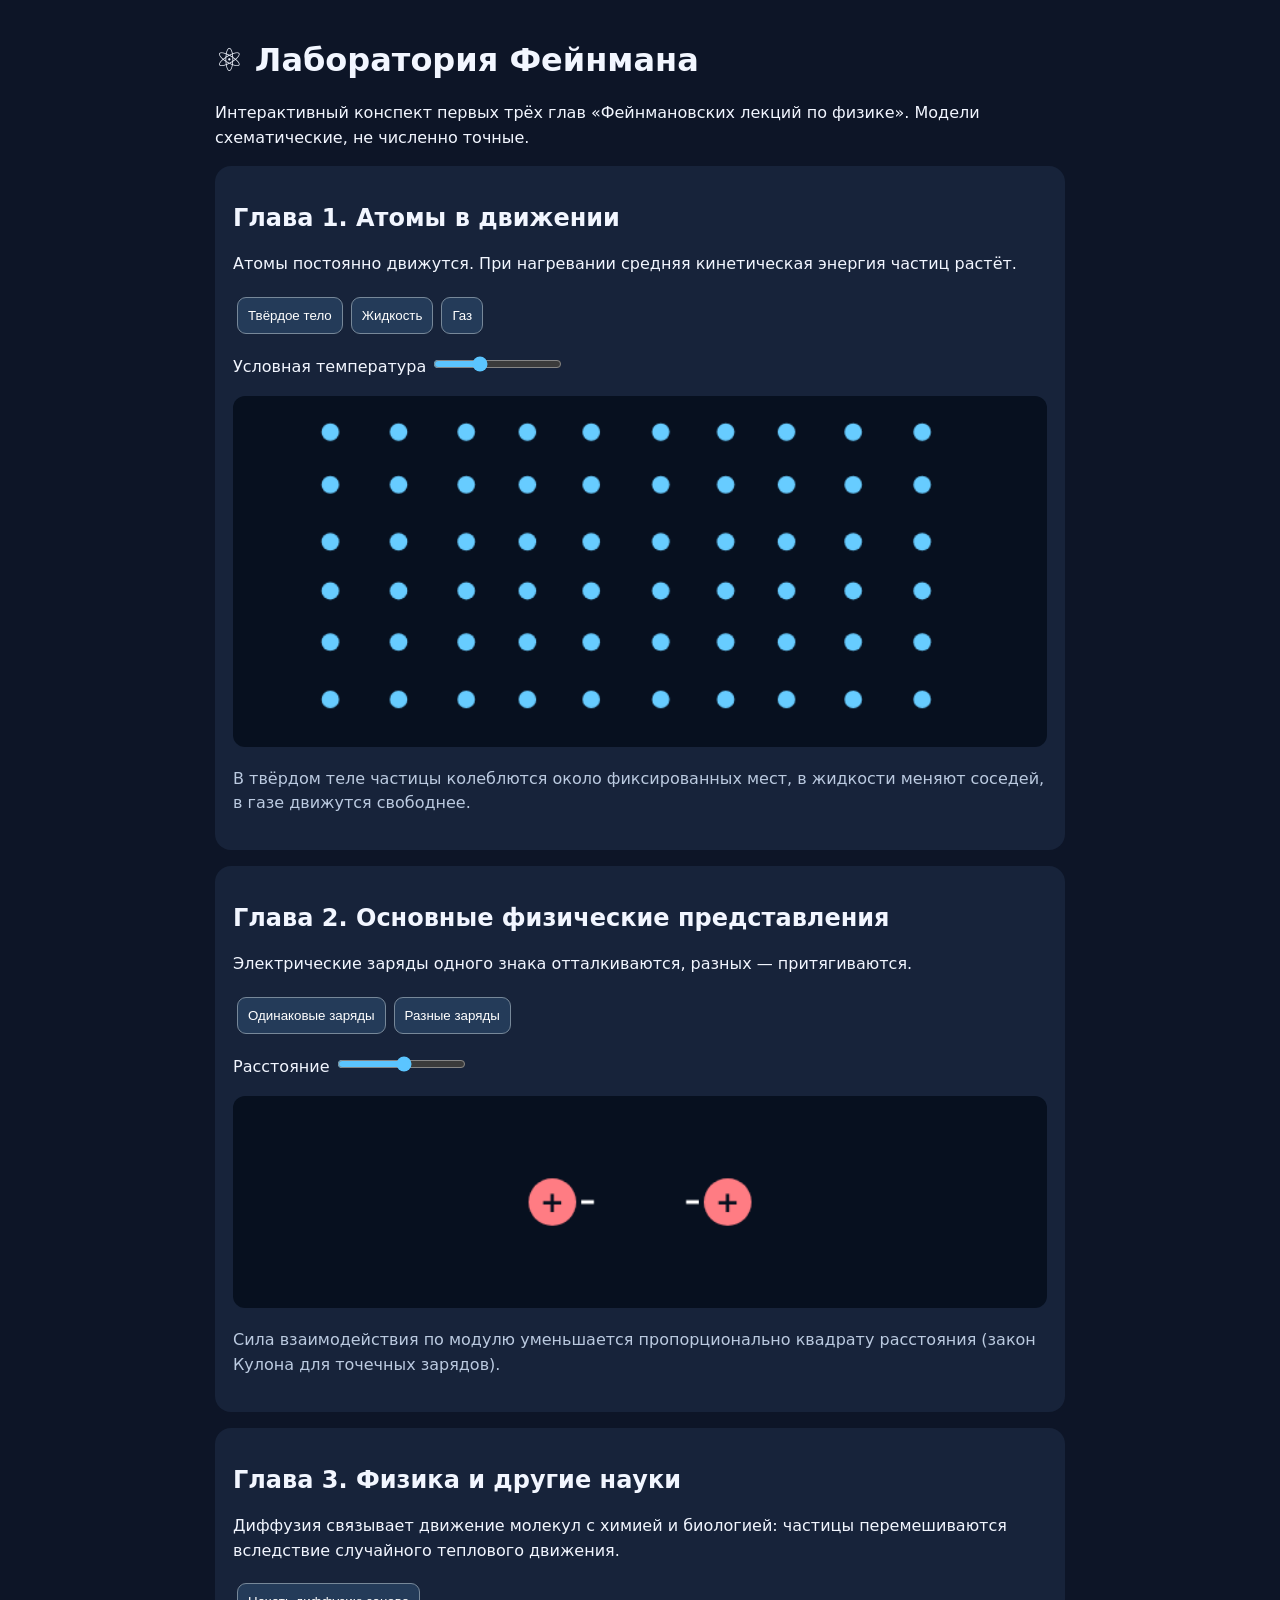
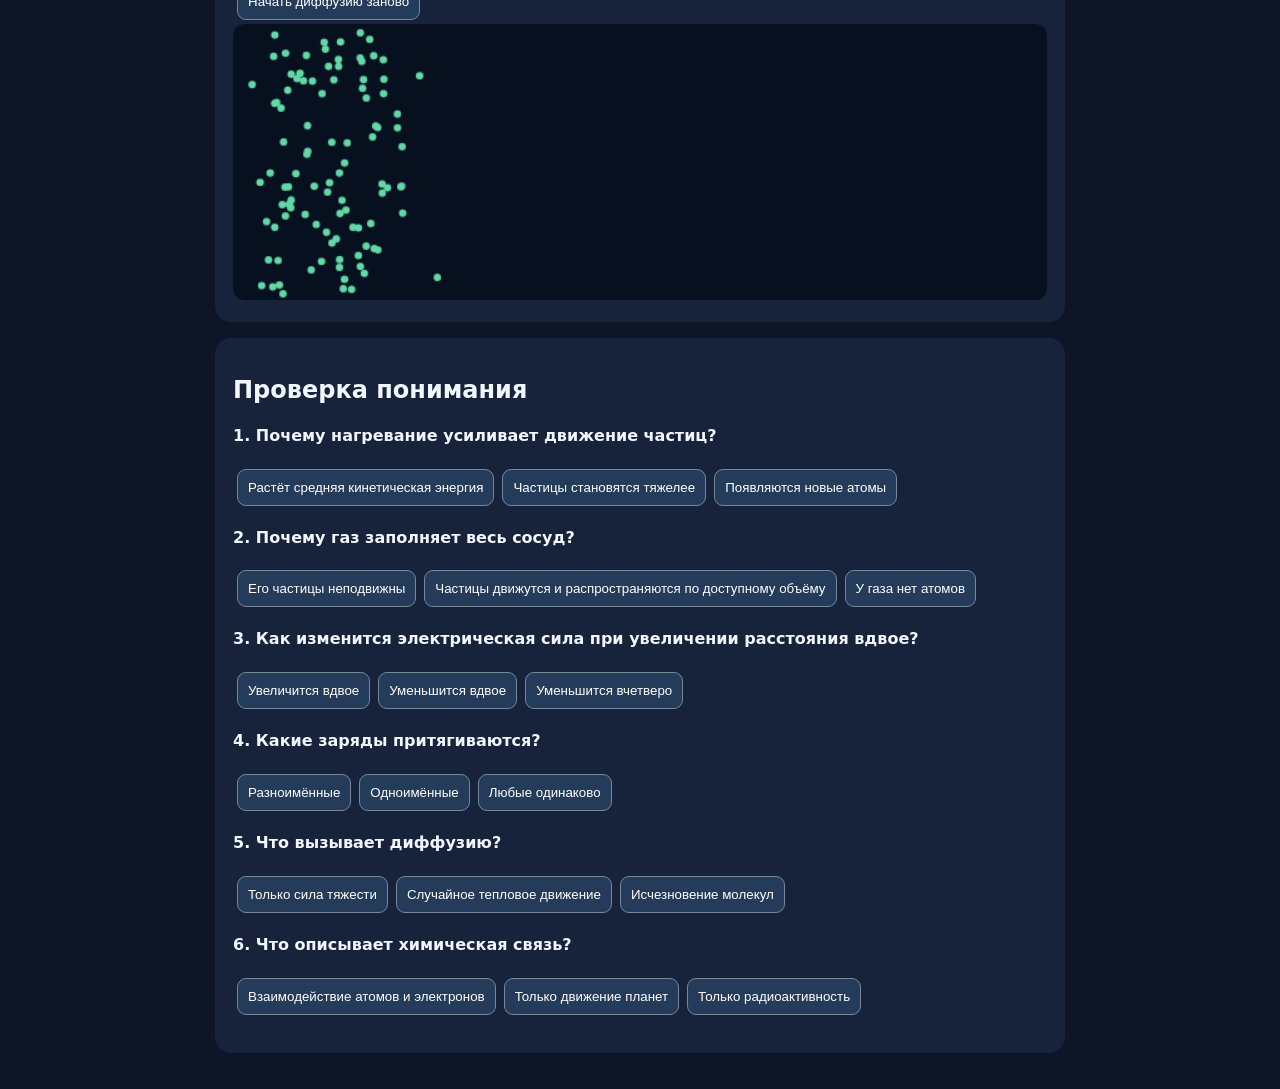
==== index.html @ 493a631f "Fix animation loop JavaScript syntax" ====
<!doctype html><html lang="ru"><meta charset="utf-8"><meta name="viewport" content="width=device-width,initial-scale=1"><title>Лаборатория Фейнмана</title><style>body{font:16px system-ui;background:#0d1527;color:#f2f6ff;margin:0;padding:20px;max-width:850px;margin:auto}section{background:#17233a;padding:18px;border-radius:16px;margin:16px 0}button,input{accent-color:#5bc5ff}button{padding:10px;margin:4px;border-radius:9px;border:1px solid #789;background:#243b59;color:white}canvas{width:100%;background:#07101f;border-radius:12px}p{line-height:1.55}.muted{color:#bbcae0}</style><h1>⚛️ Лаборатория Фейнмана</h1><p>Интерактивный конспект первых трёх глав «Фейнмановских лекций по физике». Модели схематические, не численно точные.</p><section><h2>Глава 1. Атомы в движении</h2><p>Атомы постоянно движутся. При нагревании средняя кинетическая энергия частиц растёт.</p><button onclick="phase='solid'">Твёрдое тело</button><button onclick="phase='liquid'">Жидкость</button><button onclick="phase='gas'">Газ</button><p>Условная температура <input id="temp" type="range" min="1" max="100" value="35"></p><canvas id="c" width="650" height="280"></canvas><p class="muted">В твёрдом теле частицы колеблются около фиксированных мест, в жидкости меняют соседей, в газе движутся свободнее.</p></section><section><h2>Глава 2. Основные физические представления</h2><p>Электрические заряды одного знака отталкиваются, разных — притягиваются.</p><button onclick="sign=1">Одинаковые заряды</button><button onclick="sign=-1">Разные заряды</button><p>Расстояние <input id="dist" type="range" min="30" max="240" value="140"></p><canvas id="forces" width="650" height="170"></canvas><p class="muted">Сила взаимодействия по модулю уменьшается пропорционально квадрату расстояния (закон Кулона для точечных зарядов).</p></section><section><h2>Глава 3. Физика и другие науки</h2><p>Диффузия связывает движение молекул с химией и биологией: частицы перемешиваются вследствие случайного теплового движения.</p><button onclick="resetDiff()">Начать диффузию заново</button><canvas id="diff" width="650" height="220"></canvas></section><section><h2>Проверка понимания</h2><div id="quiz"></div><p id="score"></p></section><script>
let phase='solid',sign=1,t=0;const c=document.getElementById('c'),x=c.getContext('2d'),f=document.getElementById('forces'),fx=f.getContext('2d'),d=document.getElementById('diff'),dx=d.getContext('2d');let particles=[],dots=[];function reset(){particles=Array.from({length:60},(_,i)=>({x:80+(i%10)*52,y:30+Math.floor(i/10)*42,vx:Math.random()*2-1,vy:Math.random()*2-1,ox:80+(i%10)*52,oy:30+Math.floor(i/10)*42}))}function resetDiff(){dots=Array.from({length:100},()=>({x:20+Math.random()*110,y:10+Math.random()*200}))}reset();resetDiff();function draw(){t++;let speed=+document.getElementById('temp').value/30;x.clearRect(0,0,650,280);for(const p of particles){if(phase==='solid'){p.x=p.ox+Math.sin(t*.08+p.ox)*speed*2;p.y=p.oy+Math.cos(t*.07+p.oy)*speed*2}else{p.vx+=(Math.random()-.5)*.12;p.vy+=(Math.random()-.5)*.12;let s=phase==='gas'?speed*1.5:speed*.55;p.x+=p.vx*s;p.y+=p.vy*s;if(p.x<10||p.x>640)p.vx*=-1;if(p.y<10||p.y>270)p.vy*=-1;p.x=Math.max(10,Math.min(640,p.x));p.y=Math.max(10,Math.min(270,p.y))}x.fillStyle='#67ccff';x.beginPath();x.arc(p.x,p.y,7,0,7);x.fill()}fx.clearRect(0,0,650,170);let r=+document.getElementById('dist').value,a=325-r/2,b=325+r/2;for(let [pos,col,s] of [[a,'#ff7c83','+'],[b,sign===1?'#ff7c83':'#7bbaff',sign===1?'+':'−']]){fx.fillStyle=col;fx.beginPath();fx.arc(pos,85,19,0,7);fx.fill();fx.fillStyle='#07101f';fx.font='bold 23px system-ui';fx.textAlign='center';fx.fillText(s,pos,93)}let force=Math.min(75,200000/(r*r));fx.strokeStyle='#fff';fx.lineWidth=3;for(let [start,dir] of [[a,sign],[b,-sign]]){fx.beginPath();fx.moveTo(start+dir*23,85);fx.lineTo(start+dir*(23+force),85);fx.stroke()}dx.clearRect(0,0,650,220);for(let p of dots){p.x=Math.max(5,Math.min(645,p.x+(Math.random()-.5)*6));p.y=Math.max(5,Math.min(215,p.y+(Math.random()-.5)*6));dx.fillStyle='#60d9a7';dx.beginPath();dx.arc(p.x,p.y,3,0,7);dx.fill()}requestAnimationFrame(draw)}draw();const qs=[['Почему нагревание усиливает движение частиц?',['Растёт средняя кинетическая энергия','Частицы становятся тяжелее','Появляются новые атомы'],0],['Почему газ заполняет весь сосуд?',['Его частицы неподвижны','Частицы движутся и распространяются по доступному объёму','У газа нет атомов'],1],['Как изменится электрическая сила при увеличении расстояния вдвое?',['Увеличится вдвое','Уменьшится вдвое','Уменьшится вчетверо'],2],['Какие заряды притягиваются?',['Разноимённые','Одноимённые','Любые одинаково'],0],['Что вызывает диффузию?',['Только сила тяжести','Случайное тепловое движение','Исчезновение молекул'],1],['Что описывает химическая связь?',['Взаимодействие атомов и электронов','Только движение планет','Только радиоактивность'],0]];let ans={};let q=document.getElementById('quiz');qs.forEach((item,i)=>{let div=document.createElement('div');div.innerHTML='<p><b>'+(i+1)+'. '+item[0]+'</b></p>'+item[1].map((v,j)=>'<button data-q="'+i+'" data-a="'+j+'">'+v+'</button>').join('')+'<p id="feedback'+i+'"></p>';q.append(div)});q.onclick=e=>{let b=e.target.closest('button[data-q]');if(!b)return;let i=+b.dataset.q,j=+b.dataset.a;ans[i]=j;document.getElementById('feedback'+i).textContent=j===qs[i][2]?'✓ Верно':'✗ Правильный ответ: '+qs[i][1][qs[i][2]];document.getElementById('score').textContent='Верных ответов: '+qs.filter((v,i)=>ans[i]===v[2]).length+' из '+qs.length};</script></html>
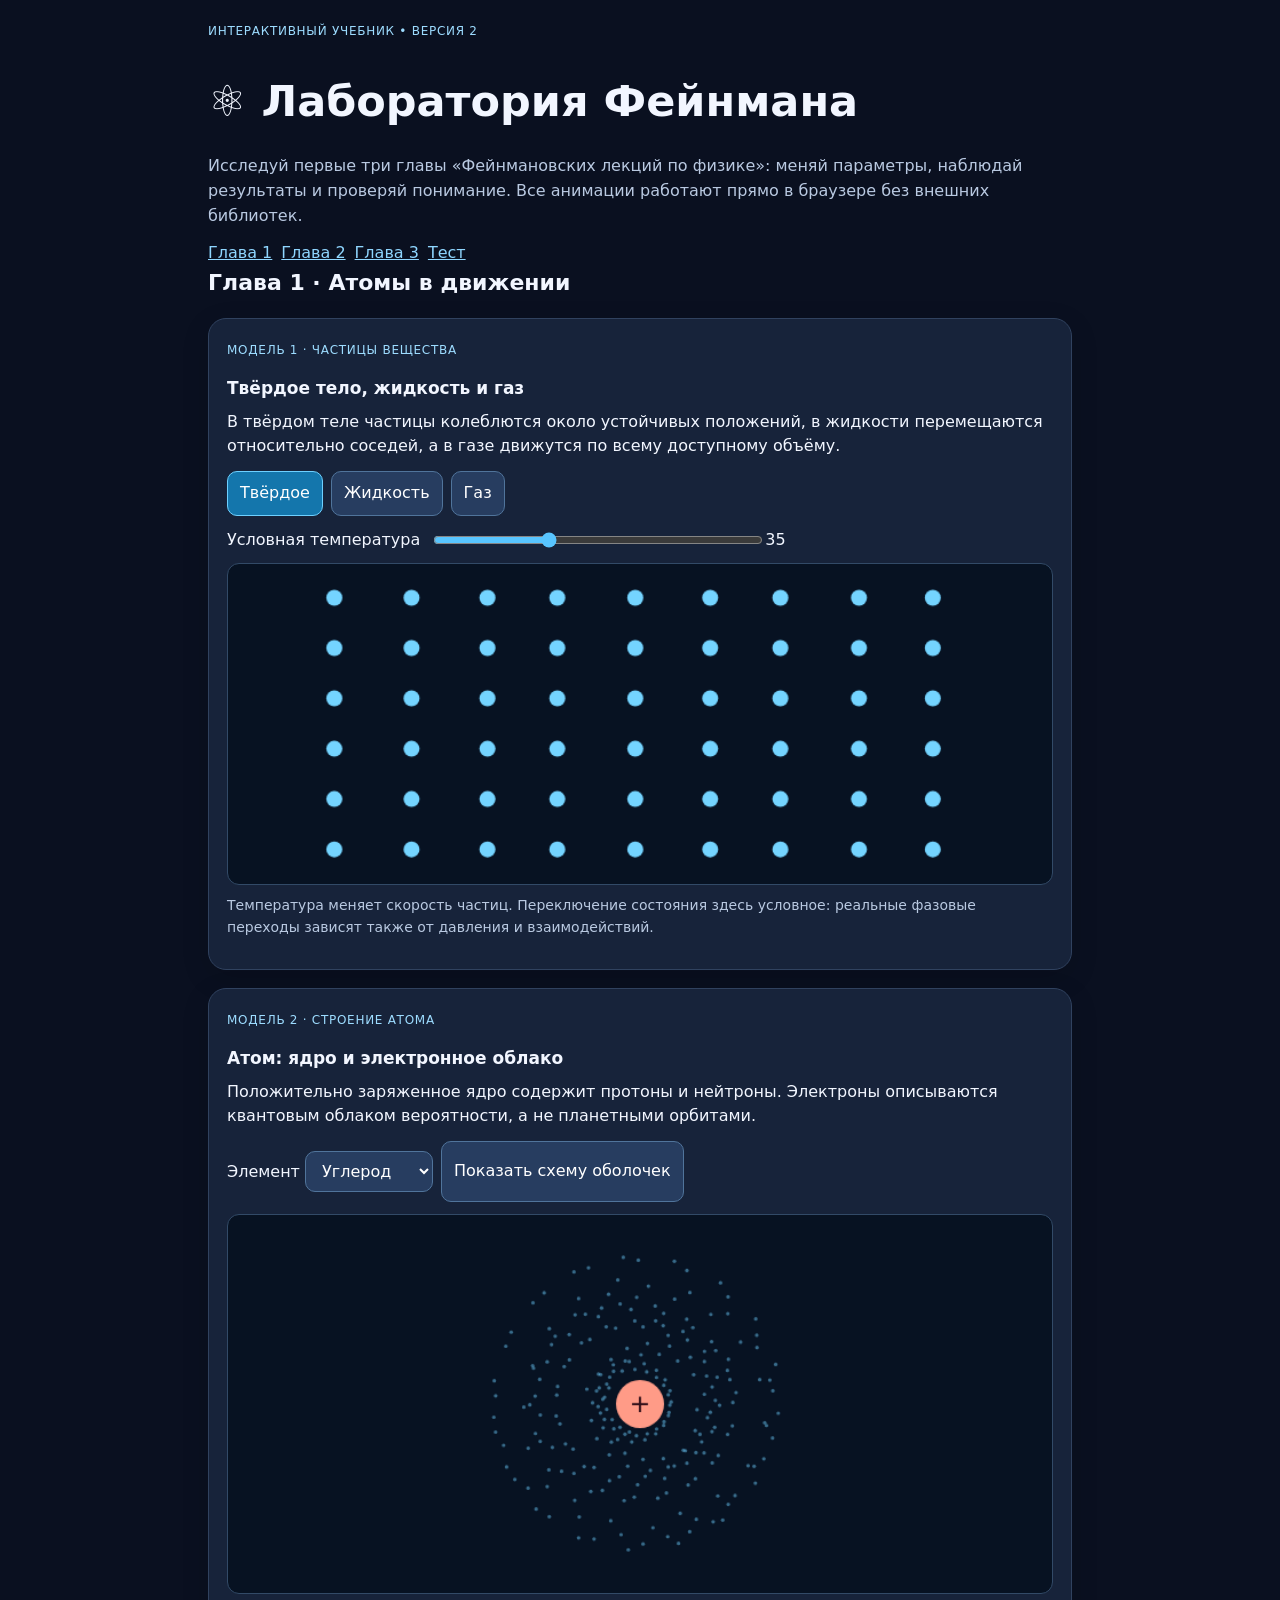
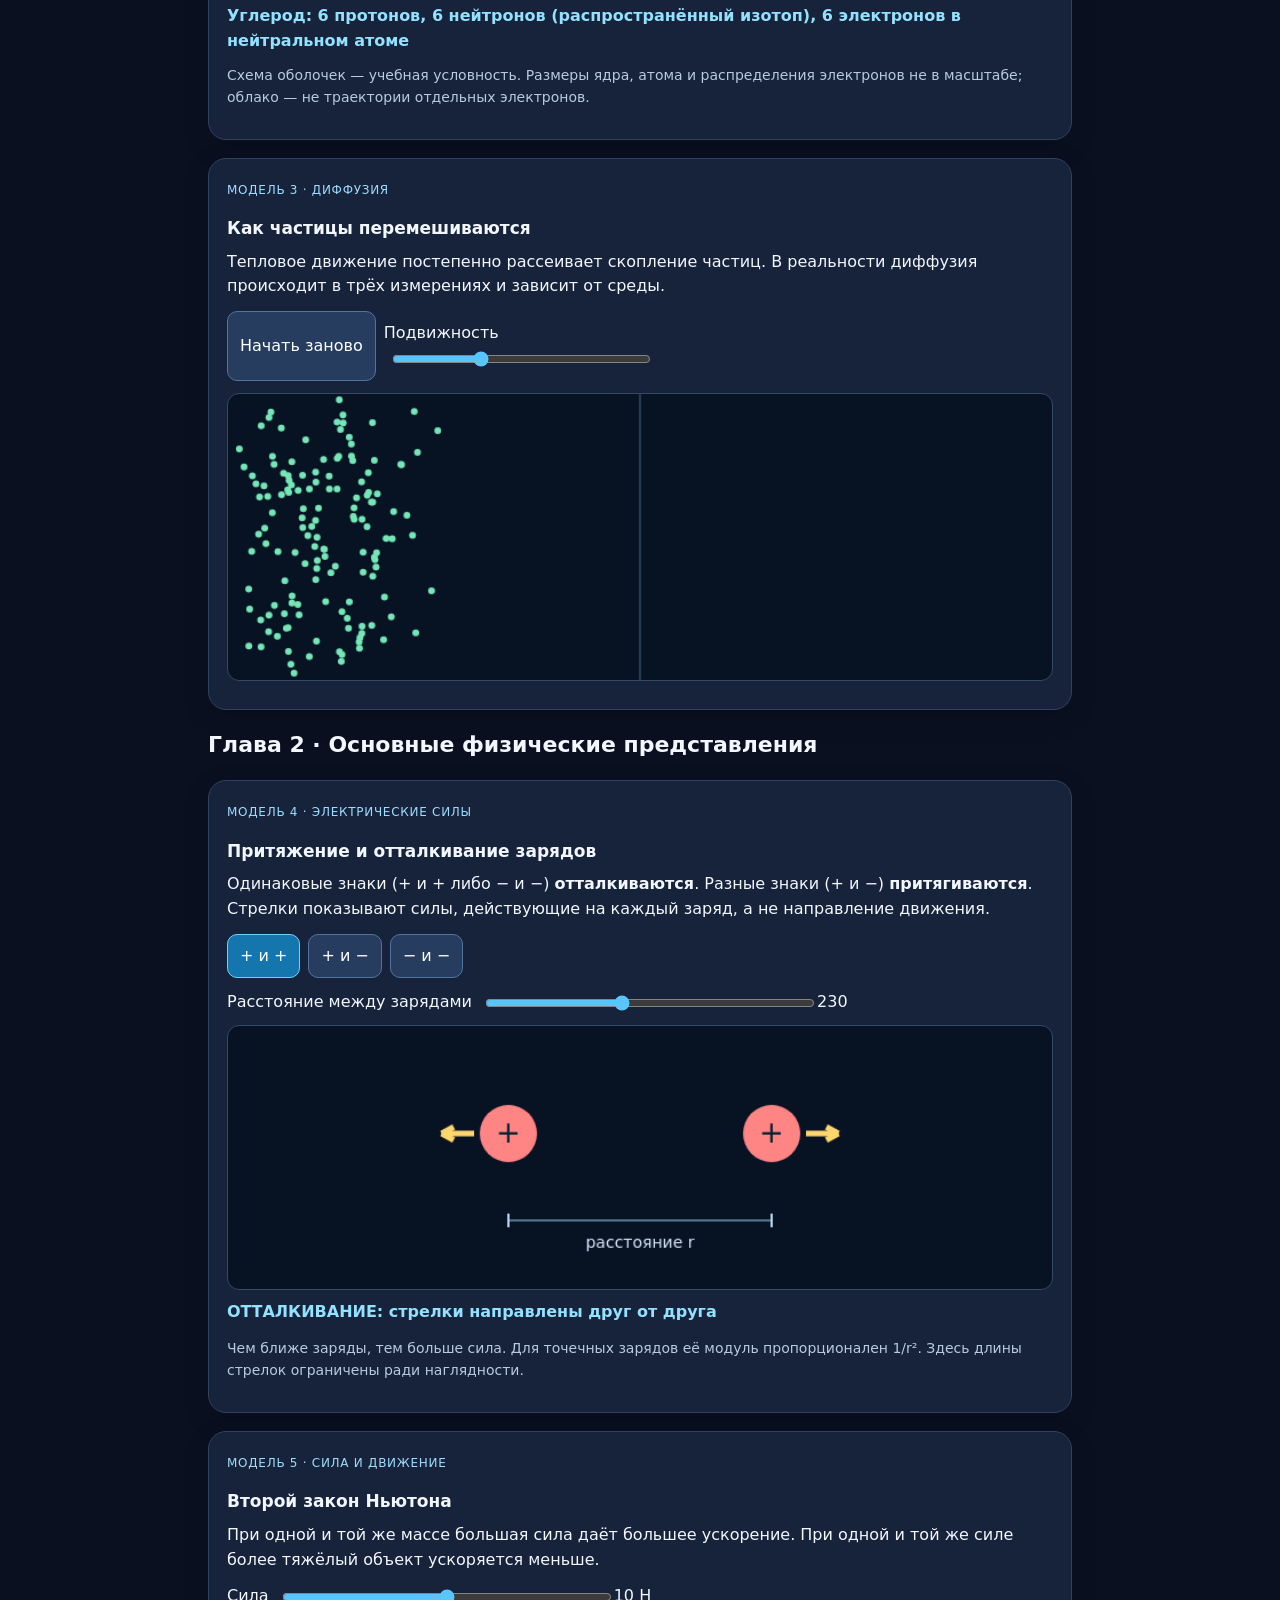
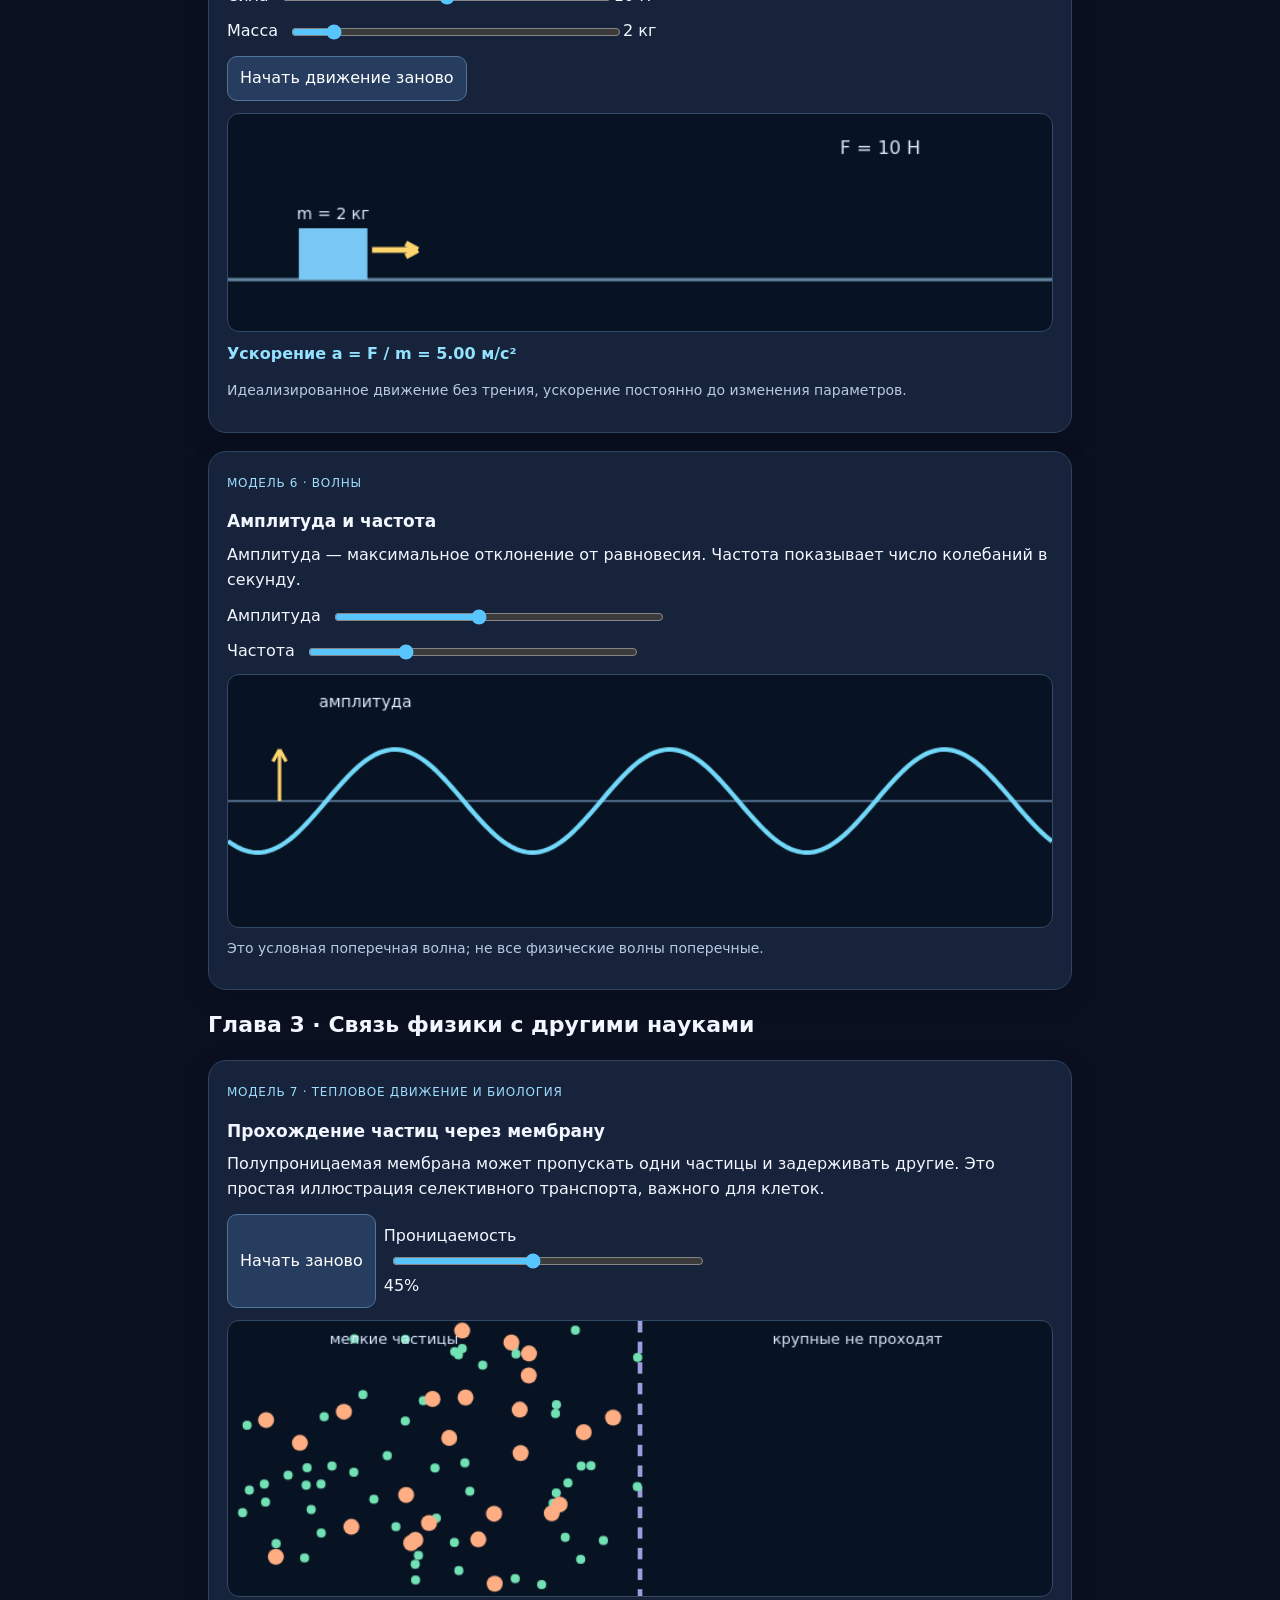
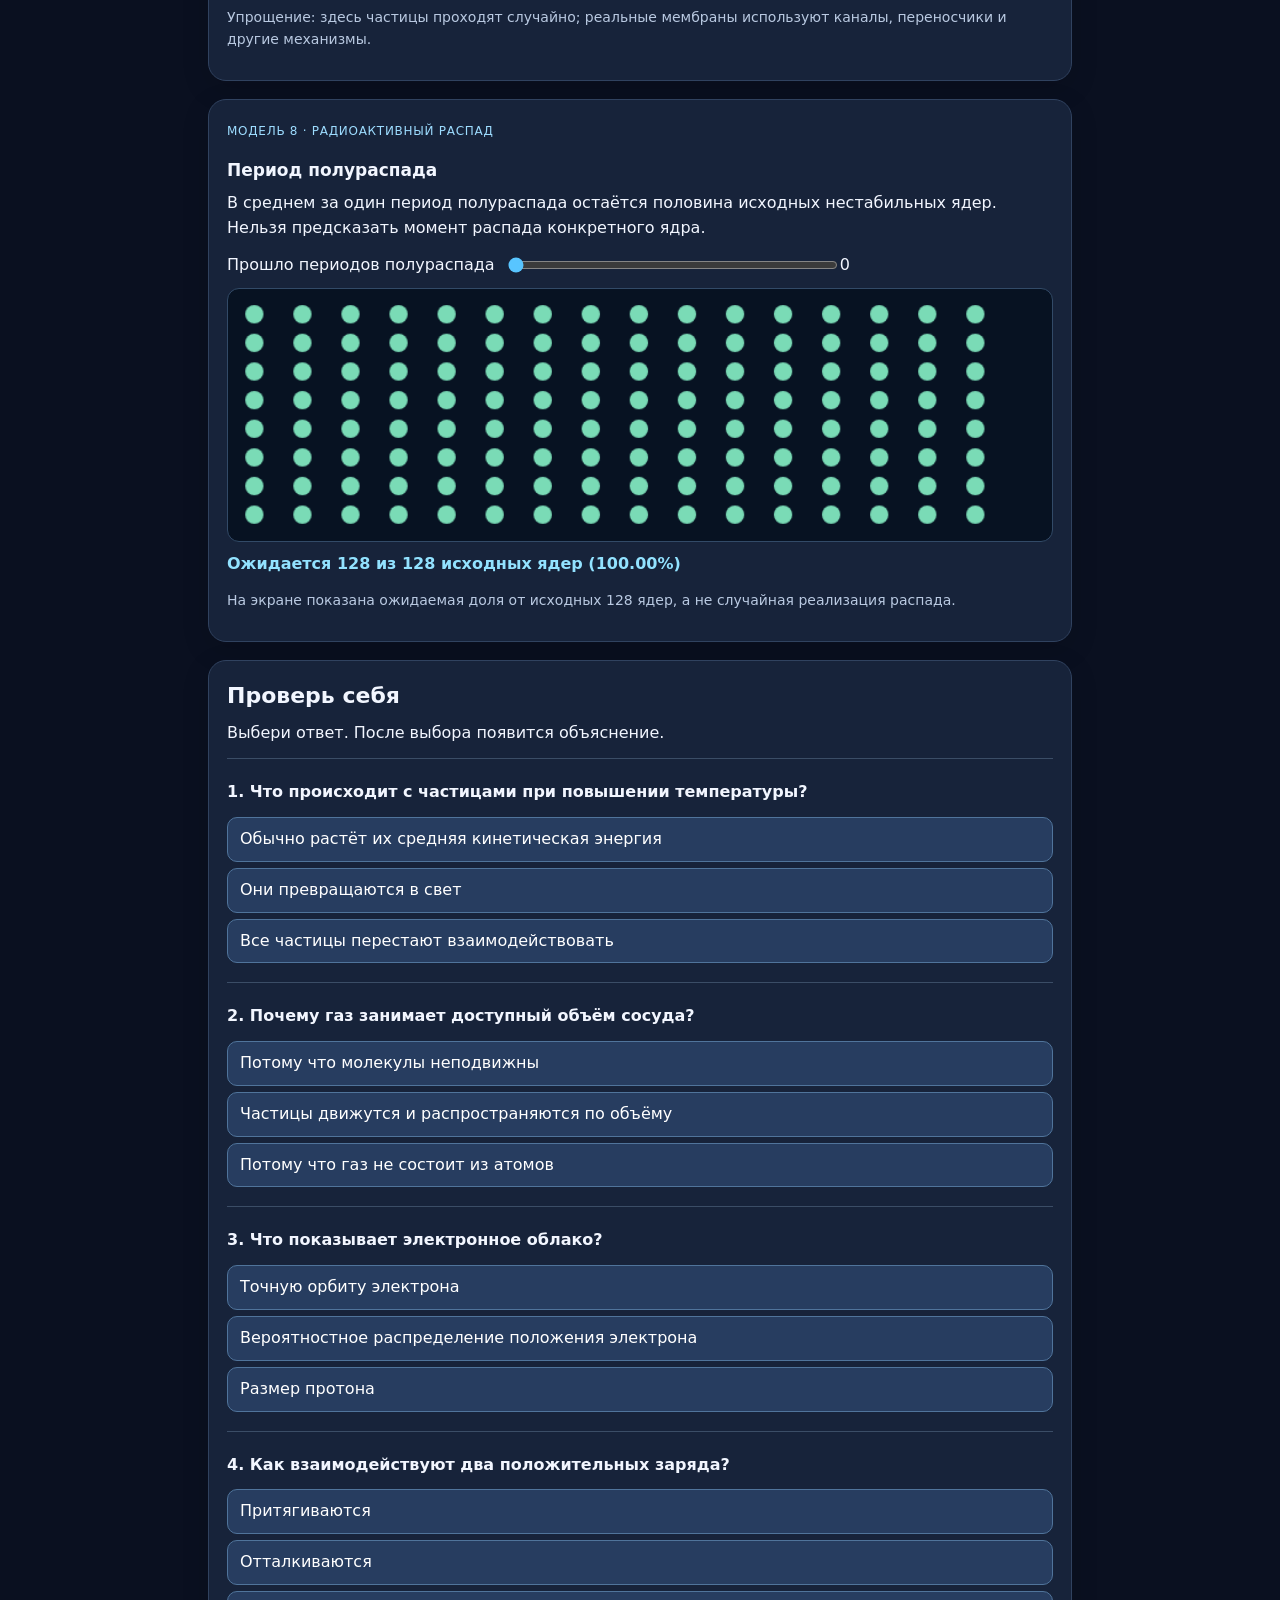
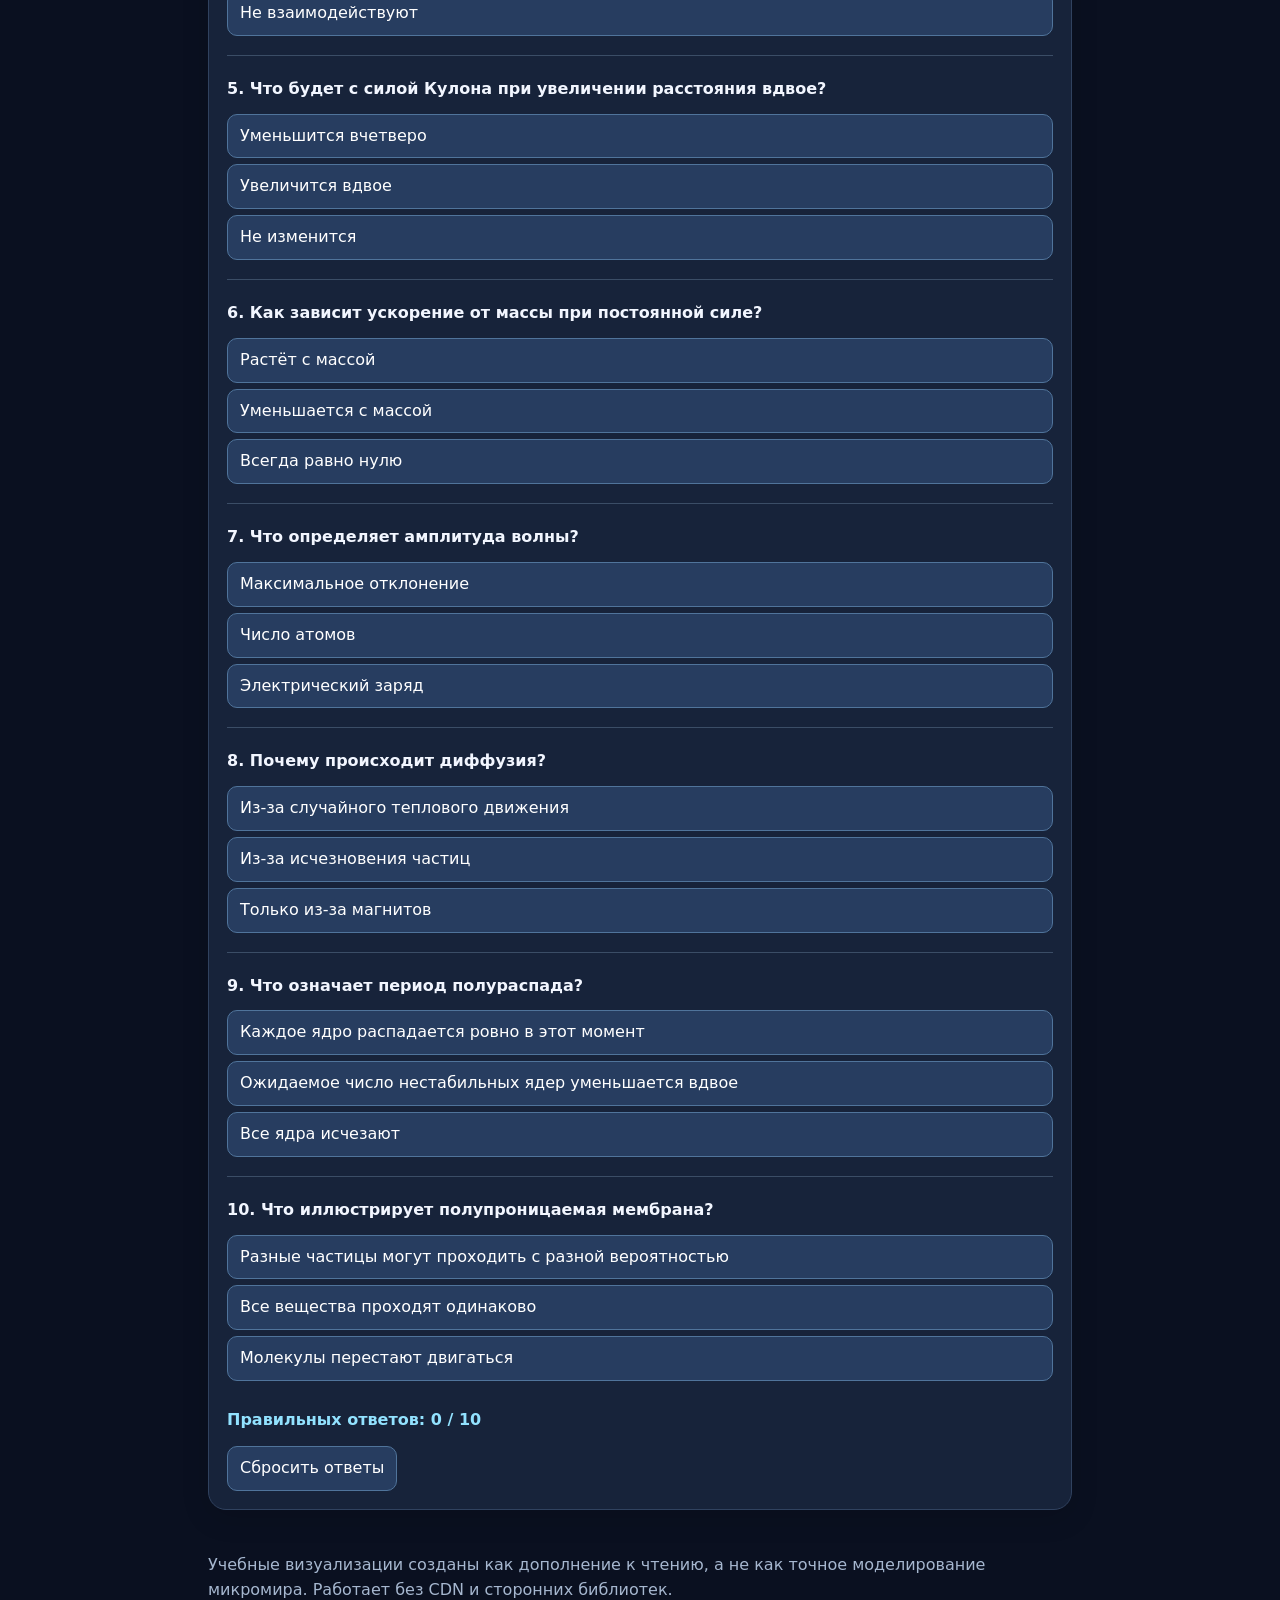
==== commit 88a89476: "Expand interactive physics lab with atom, clearer charges, waves, Newton, membranes and decay" ====
--- a/index.html
+++ b/index.html
@@ -1,2 +1,61 @@
-<!doctype html><html lang="ru"><meta charset="utf-8"><meta name="viewport" content="width=device-width,initial-scale=1"><title>Лаборатория Фейнмана</title><style>body{font:16px system-ui;background:#0d1527;color:#f2f6ff;margin:0;padding:20px;max-width:850px;margin:auto}section{background:#17233a;padding:18px;border-radius:16px;margin:16px 0}button,input{accent-color:#5bc5ff}button{padding:10px;margin:4px;border-radius:9px;border:1px solid #789;background:#243b59;color:white}canvas{width:100%;background:#07101f;border-radius:12px}p{line-height:1.55}.muted{color:#bbcae0}</style><h1>⚛️ Лаборатория Фейнмана</h1><p>Интерактивный конспект первых трёх глав «Фейнмановских лекций по физике». Модели схематические, не численно точные.</p><section><h2>Глава 1. Атомы в движении</h2><p>Атомы постоянно движутся. При нагревании средняя кинетическая энергия частиц растёт.</p><button onclick="phase='solid'">Твёрдое тело</button><button onclick="phase='liquid'">Жидкость</button><button onclick="phase='gas'">Газ</button><p>Условная температура <input id="temp" type="range" min="1" max="100" value="35"></p><canvas id="c" width="650" height="280"></canvas><p class="muted">В твёрдом теле частицы колеблются около фиксированных мест, в жидкости меняют соседей, в газе движутся свободнее.</p></section><section><h2>Глава 2. Основные физические представления</h2><p>Электрические заряды одного знака отталкиваются, разных — притягиваются.</p><button onclick="sign=1">Одинаковые заряды</button><button onclick="sign=-1">Разные заряды</button><p>Расстояние <input id="dist" type="range" min="30" max="240" value="140"></p><canvas id="forces" width="650" height="170"></canvas><p class="muted">Сила взаимодействия по модулю уменьшается пропорционально квадрату расстояния (закон Кулона для точечных зарядов).</p></section><section><h2>Глава 3. Физика и другие науки</h2><p>Диффузия связывает движение молекул с химией и биологией: частицы перемешиваются вследствие случайного теплового движения.</p><button onclick="resetDiff()">Начать диффузию заново</button><canvas id="diff" width="650" height="220"></canvas></section><section><h2>Проверка понимания</h2><div id="quiz"></div><p id="score"></p></section><script>
-let phase='solid',sign=1,t=0;const c=document.getElementById('c'),x=c.getContext('2d'),f=document.getElementById('forces'),fx=f.getContext('2d'),d=document.getElementById('diff'),dx=d.getContext('2d');let particles=[],dots=[];function reset(){particles=Array.from({length:60},(_,i)=>({x:80+(i%10)*52,y:30+Math.floor(i/10)*42,vx:Math.random()*2-1,vy:Math.random()*2-1,ox:80+(i%10)*52,oy:30+Math.floor(i/10)*42}))}function resetDiff(){dots=Array.from({length:100},()=>({x:20+Math.random()*110,y:10+Math.random()*200}))}reset();resetDiff();function draw(){t++;let speed=+document.getElementById('temp').value/30;x.clearRect(0,0,650,280);for(const p of particles){if(phase==='solid'){p.x=p.ox+Math.sin(t*.08+p.ox)*speed*2;p.y=p.oy+Math.cos(t*.07+p.oy)*speed*2}else{p.vx+=(Math.random()-.5)*.12;p.vy+=(Math.random()-.5)*.12;let s=phase==='gas'?speed*1.5:speed*.55;p.x+=p.vx*s;p.y+=p.vy*s;if(p.x<10||p.x>640)p.vx*=-1;if(p.y<10||p.y>270)p.vy*=-1;p.x=Math.max(10,Math.min(640,p.x));p.y=Math.max(10,Math.min(270,p.y))}x.fillStyle='#67ccff';x.beginPath();x.arc(p.x,p.y,7,0,7);x.fill()}fx.clearRect(0,0,650,170);let r=+document.getElementById('dist').value,a=325-r/2,b=325+r/2;for(let [pos,col,s] of [[a,'#ff7c83','+'],[b,sign===1?'#ff7c83':'#7bbaff',sign===1?'+':'−']]){fx.fillStyle=col;fx.beginPath();fx.arc(pos,85,19,0,7);fx.fill();fx.fillStyle='#07101f';fx.font='bold 23px system-ui';fx.textAlign='center';fx.fillText(s,pos,93)}let force=Math.min(75,200000/(r*r));fx.strokeStyle='#fff';fx.lineWidth=3;for(let [start,dir] of [[a,sign],[b,-sign]]){fx.beginPath();fx.moveTo(start+dir*23,85);fx.lineTo(start+dir*(23+force),85);fx.stroke()}dx.clearRect(0,0,650,220);for(let p of dots){p.x=Math.max(5,Math.min(645,p.x+(Math.random()-.5)*6));p.y=Math.max(5,Math.min(215,p.y+(Math.random()-.5)*6));dx.fillStyle='#60d9a7';dx.beginPath();dx.arc(p.x,p.y,3,0,7);dx.fill()}requestAnimationFrame(draw)}draw();const qs=[['Почему нагревание усиливает движение частиц?',['Растёт средняя кинетическая энергия','Частицы становятся тяжелее','Появляются новые атомы'],0],['Почему газ заполняет весь сосуд?',['Его частицы неподвижны','Частицы движутся и распространяются по доступному объёму','У газа нет атомов'],1],['Как изменится электрическая сила при увеличении расстояния вдвое?',['Увеличится вдвое','Уменьшится вдвое','Уменьшится вчетверо'],2],['Какие заряды притягиваются?',['Разноимённые','Одноимённые','Любые одинаково'],0],['Что вызывает диффузию?',['Только сила тяжести','Случайное тепловое движение','Исчезновение молекул'],1],['Что описывает химическая связь?',['Взаимодействие атомов и электронов','Только движение планет','Только радиоактивность'],0]];let ans={};let q=document.getElementById('quiz');qs.forEach((item,i)=>{let div=document.createElement('div');div.innerHTML='<p><b>'+(i+1)+'. '+item[0]+'</b></p>'+item[1].map((v,j)=>'<button data-q="'+i+'" data-a="'+j+'">'+v+'</button>').join('')+'<p id="feedback'+i+'"></p>';q.append(div)});q.onclick=e=>{let b=e.target.closest('button[data-q]');if(!b)return;let i=+b.dataset.q,j=+b.dataset.a;ans[i]=j;document.getElementById('feedback'+i).textContent=j===qs[i][2]?'✓ Верно':'✗ Правильный ответ: '+qs[i][1][qs[i][2]];document.getElementById('score').textContent='Верных ответов: '+qs.filter((v,i)=>ans[i]===v[2]).length+' из '+qs.length};</script></html>+<!doctype html>
+<html lang="ru"><head><meta charset="utf-8"><meta name="viewport" content="width=device-width,initial-scale=1"><title>Лаборатория Фейнмана</title>
+<style>:root{color-scheme:dark}*{box-sizing:border-box}body{margin:0;background:#0a1020;color:#f2f6ff;font:16px/1.55 system-ui,-apple-system,sans-serif}main{max-width:900px;margin:auto;padding:18px}h1{font-size:clamp(27px,6vw,43px);line-height:1.12}h2{font-size:22px;margin:0 0 8px}h3{font-size:17px;margin:8px 0}p{margin:8px 0 12px}.intro,.hint{color:#b9c9e1}.card{background:#17233a;border:1px solid #30425f;border-radius:18px;padding:18px;margin:18px 0;box-shadow:0 8px 28px #0002}.tag{display:inline-block;color:#9ddcff;font-size:12px;letter-spacing:.06em;text-transform:uppercase;margin-bottom:8px}button,select{background:#273d60;color:#fff;border:1px solid #50749b;border-radius:10px;padding:9px 12px;font:inherit;cursor:pointer}button.active{background:#1476ac;border-color:#6ed0ff}button:focus-visible,select:focus-visible,input:focus-visible{outline:3px solid #f5d976}button:hover{background:#36547d}.controls{display:flex;gap:8px;flex-wrap:wrap;margin:12px 0}label{display:block;margin:10px 0}input[type=range]{width:min(100%,330px);vertical-align:middle;accent-color:#58c5ff;margin-left:8px}canvas{display:block;width:100%;height:auto;background:#071222;border:1px solid #324a67;border-radius:12px;margin:10px 0;touch-action:pan-y}.readout{font-weight:650;color:#92e2ff;min-height:26px}.hint{font-size:14px}.quiz-item{border-top:1px solid #3b4d66;padding:13px 0}.quiz-item button{display:block;text-align:left;width:100%;margin:6px 0}.correct{color:#86e8ac}.wrong{color:#ffb4b4}.small{font-size:13px;color:#a7bad4}nav{display:flex;gap:9px;flex-wrap:wrap}nav a{color:#8fd6ff}footer{color:#a6b7cf;padding:25px 0}</style></head>
+<body><main><header><div class="tag">Интерактивный учебник • версия 2</div><h1>⚛️ Лаборатория Фейнмана</h1><p class="intro">Исследуй первые три главы «Фейнмановских лекций по физике»: меняй параметры, наблюдай результаты и проверяй понимание. Все анимации работают прямо в браузере без внешних библиотек.</p><nav><a href="#chapter1">Глава 1</a><a href="#chapter2">Глава 2</a><a href="#chapter3">Глава 3</a><a href="#quiz">Тест</a></nav></header>
+<section id="chapter1"><h2>Глава 1 · Атомы в движении</h2>
+<article class="card"><div class="tag">Модель 1 · Частицы вещества</div><h3>Твёрдое тело, жидкость и газ</h3><p>В твёрдом теле частицы колеблются около устойчивых положений, в жидкости перемещаются относительно соседей, а в газе движутся по всему доступному объёму.</p><div class="controls" id="phaseBtns"><button data-phase="solid" class="active">Твёрдое</button><button data-phase="liquid">Жидкость</button><button data-phase="gas">Газ</button></div><label>Условная температура <input id="temp" type="range" min="1" max="100" value="35"><span id="tempValue">35</span></label><canvas id="matter" width="720" height="280" aria-label="Движение частиц"></canvas><p class="hint">Температура меняет скорость частиц. Переключение состояния здесь условное: реальные фазовые переходы зависят также от давления и взаимодействий.</p></article>
+<article class="card"><div class="tag">Модель 2 · Строение атома</div><h3>Атом: ядро и электронное облако</h3><p>Положительно заряженное ядро содержит протоны и нейтроны. Электроны описываются квантовым облаком вероятности, а не планетными орбитами.</p><div class="controls"><label>Элемент <select id="element"><option value="1">Водород</option><option value="2">Гелий</option><option value="6" selected>Углерод</option><option value="8">Кислород</option><option value="11">Натрий</option></select></label><button id="atomMode">Показать схему оболочек</button></div><canvas id="atom" width="720" height="330" aria-label="Схематический атом"></canvas><p id="atomInfo" class="readout"></p><p class="hint">Схема оболочек — учебная условность. Размеры ядра, атома и распределения электронов не в масштабе; облако — не траектории отдельных электронов.</p></article>
+<article class="card"><div class="tag">Модель 3 · Диффузия</div><h3>Как частицы перемешиваются</h3><p>Тепловое движение постепенно рассеивает скопление частиц. В реальности диффузия происходит в трёх измерениях и зависит от среды.</p><div class="controls"><button id="resetDiff">Начать заново</button><label>Подвижность <input id="diffSpeed" type="range" min="1" max="10" value="4"></label></div><canvas id="diffusion" width="720" height="250" aria-label="Диффузия"></canvas></article></section>
+<section id="chapter2"><h2>Глава 2 · Основные физические представления</h2>
+<article class="card"><div class="tag">Модель 4 · Электрические силы</div><h3>Притяжение и отталкивание зарядов</h3><p>Одинаковые знаки (+ и + либо − и −) <b>отталкиваются</b>. Разные знаки (+ и −) <b>притягиваются</b>. Стрелки показывают силы, действующие на каждый заряд, а не направление движения.</p><div class="controls" id="chargeBtns"><button data-charge="++" class="active">+ и +</button><button data-charge="+-">+ и −</button><button data-charge="--">− и −</button></div><label>Расстояние между зарядами <input id="distance" type="range" min="90" max="430" value="230"><span id="distanceValue">230</span></label><canvas id="charges" width="720" height="230" aria-label="Заряды и векторы сил"></canvas><p id="chargeInfo" class="readout"></p><p class="hint">Чем ближе заряды, тем больше сила. Для точечных зарядов её модуль пропорционален 1/r². Здесь длины стрелок ограничены ради наглядности.</p></article>
+<article class="card"><div class="tag">Модель 5 · Сила и движение</div><h3>Второй закон Ньютона</h3><p>При одной и той же массе большая сила даёт большее ускорение. При одной и той же силе более тяжёлый объект ускоряется меньше.</p><label>Сила <input id="newtonF" type="range" min="0" max="20" value="10"><span id="newtonFVal">10</span> Н</label><label>Масса <input id="newtonM" type="range" min="1" max="10" value="2"><span id="newtonMVal">2</span> кг</label><div class="controls"><button id="newtonReset">Начать движение заново</button></div><canvas id="newton" width="720" height="190" aria-label="Тело с ускорением"></canvas><p id="newtonInfo" class="readout"></p><p class="hint">Идеализированное движение без трения, ускорение постоянно до изменения параметров.</p></article>
+<article class="card"><div class="tag">Модель 6 · Волны</div><h3>Амплитуда и частота</h3><p>Амплитуда — максимальное отклонение от равновесия. Частота показывает число колебаний в секунду.</p><label>Амплитуда <input id="amp" type="range" min="10" max="90" value="45"></label><label>Частота <input id="freq" type="range" min="1" max="8" value="3"></label><canvas id="wave" width="720" height="220" aria-label="Волновое колебание"></canvas><p class="hint">Это условная поперечная волна; не все физические волны поперечные.</p></article></section>
+<section id="chapter3"><h2>Глава 3 · Связь физики с другими науками</h2>
+<article class="card"><div class="tag">Модель 7 · Тепловое движение и биология</div><h3>Прохождение частиц через мембрану</h3><p>Полупроницаемая мембрана может пропускать одни частицы и задерживать другие. Это простая иллюстрация селективного транспорта, важного для клеток.</p><div class="controls"><button id="membraneReset">Начать заново</button><label>Проницаемость <input id="permeability" type="range" min="0" max="100" value="45"><span id="permValue">45</span>%</label></div><canvas id="membrane" width="720" height="240" aria-label="Частицы и мембрана"></canvas><p class="hint">Упрощение: здесь частицы проходят случайно; реальные мембраны используют каналы, переносчики и другие механизмы.</p></article>
+<article class="card"><div class="tag">Модель 8 · Радиоактивный распад</div><h3>Период полураспада</h3><p>В среднем за один период полураспада остаётся половина исходных нестабильных ядер. Нельзя предсказать момент распада конкретного ядра.</p><label>Прошло периодов полураспада <input id="halflife" type="range" min="0" max="6" step="1" value="0"><span id="halfVal">0</span></label><canvas id="decay" width="720" height="220" aria-label="Оставшиеся ядра"></canvas><p id="decayInfo" class="readout"></p><p class="hint">На экране показана ожидаемая доля от исходных 128 ядер, а не случайная реализация распада.</p></article></section>
+<section class="card" id="quiz"><h2>Проверь себя</h2><p>Выбери ответ. После выбора появится объяснение.</p><div id="questions"></div><p id="score" class="readout"></p><button id="resetQuiz">Сбросить ответы</button></section>
+<footer>Учебные визуализации созданы как дополнение к чтению, а не как точное моделирование микромира. Работает без CDN и сторонних библиотек.</footer></main>
+<script>
+'use strict';
+const $=id=>document.getElementById(id),ctx=id=>$(id).getContext('2d'),W=720;
+function circle(c,x,y,r,color){c.beginPath();c.arc(x,y,r,0,Math.PI*2);c.fillStyle=color;c.fill()}
+function line(c,x,y,X,Y,color='#b6d7ef',w=2){c.beginPath();c.moveTo(x,y);c.lineTo(X,Y);c.strokeStyle=color;c.lineWidth=w;c.stroke()}
+function label(c,s,x,y,size=16,color='#dceaff'){c.fillStyle=color;c.font=size+'px system-ui';c.textAlign='center';c.fillText(s,x,y)}
+function arrow(c,x,y,X,Y,color='#ffd76d',width=5){line(c,x,y,X,Y,color,width);let a=Math.atan2(Y-y,X-x),z=12;line(c,X,Y,X-z*Math.cos(a-.5),Y-z*Math.sin(a-.5),color,width);line(c,X,Y,X-z*Math.cos(a+.5),Y-z*Math.sin(a+.5),color,width)}
+function choose(group,key,val){document.querySelectorAll('#'+group+' button').forEach(b=>b.classList.toggle('active',b.dataset[key]===val))}
+let phase='solid',charge='++',atomShell=false,clock=0;
+let matter=[],diff=[],mem=[],motion={x:70,v:0};
+function makeMatter(){matter=Array.from({length:54},(_,i)=>{let x=95+(i%9)*65,y=28+Math.floor(i/9)*44;return {x,y,ox:x,oy:y,vx:(Math.random()-.5)*2,vy:(Math.random()-.5)*2}})}
+function makeDiff(){diff=Array.from({length:140},()=>({x:20+Math.random()*130,y:10+Math.random()*230}))}
+function makeMem(){mem=Array.from({length:80},(_,i)=>({x:15+Math.random()*310,y:12+Math.random()*215,vx:(Math.random()-.5)*2,vy:(Math.random()-.5)*2,small:i<55}))}
+makeMatter();makeDiff();makeMem();
+$('phaseBtns').onclick=e=>{let b=e.target.closest('button[data-phase]');if(!b)return;phase=b.dataset.phase;choose('phaseBtns','phase',phase);makeMatter()};
+$('chargeBtns').onclick=e=>{let b=e.target.closest('button[data-charge]');if(!b)return;charge=b.dataset.charge;choose('chargeBtns','charge',charge)};
+$('atomMode').onclick=()=>{atomShell=!atomShell;$('atomMode').textContent=atomShell?'Показать электронное облако':'Показать схему оболочек'};
+$('resetDiff').onclick=makeDiff;$('membraneReset').onclick=makeMem;$('newtonReset').onclick=()=>motion={x:70,v:0};
+function drawMatter(){let c=ctx('matter'),v=+$('temp').value/30;c.clearRect(0,0,720,280);$('tempValue').textContent=$('temp').value;for(let p of matter){if(phase==='solid'){p.x=p.ox+Math.sin(clock*.1+p.ox)*v*2;p.y=p.oy+Math.cos(clock*.09+p.oy)*v*2}else{let k=phase==='gas'?v*2:v*.55;p.vx=Math.max(-2,Math.min(2,p.vx+(Math.random()-.5)*.08));p.vy=Math.max(-2,Math.min(2,p.vy+(Math.random()-.5)*.08));p.x+=p.vx*k;p.y+=p.vy*k;if(p.x<12||p.x>708)p.vx*=-1;if(p.y<12||p.y>268)p.vy*=-1;p.x=Math.max(12,Math.min(708,p.x));p.y=Math.max(12,Math.min(268,p.y))}circle(c,p.x,p.y,7,'#74d4ff')}}
+const atoms={1:['Водород',1,0,[1]],2:['Гелий',2,2,[2]],6:['Углерод',6,6,[2,4]],8:['Кислород',8,8,[2,6]],11:['Натрий',11,12,[2,8,1]]};
+function drawAtom(){let c=ctx('atom'),a=atoms[$('element').value],cx=360,cy=165;c.clearRect(0,0,720,330);circle(c,cx,cy,21,'#ff9b87');label(c,'+',cx,cy+7,22,'#32101a');if(atomShell){a[3].forEach((n,k)=>{let r=65+k*53;c.beginPath();c.arc(cx,cy,r,0,Math.PI*2);c.strokeStyle='#557390';c.lineWidth=2;c.stroke();for(let j=0;j<n;j++){let th=j*2*Math.PI/n+k*.6;circle(c,cx+Math.cos(th)*r,cy+Math.sin(th)*r,6,'#77d8ff')}})}else{let total=230;for(let i=0;i<total;i++){let k=i%a[3].length,r=50+k*55,th=i*2.39996+clock*.001,rad=Math.max(8,r+(Math.sin(i*13.37)*24));circle(c,cx+Math.cos(th)*rad,cy+Math.sin(th)*rad,1.6,'rgba(110,207,255,.48)')}}$('atomInfo').textContent=a[0]+': '+a[1]+' протонов, '+a[2]+' нейтронов (распространённый изотоп), '+a[1]+' электронов в нейтральном атоме'}
+function drawCharges(){let c=ctx('charges'),r=+$('distance').value,a=360-r/2,b=360+r/2,same=charge[0]===charge[1];c.clearRect(0,0,720,230);$('distanceValue').textContent=r;line(c,a,170,b,170,'#52728e');line(c,a,164,a,176);line(c,b,164,b,176);label(c,'расстояние r',360,194,14);[a,b].forEach((x,i)=>{let plus=charge[i]==='+';circle(c,x,94,25,plus?'#ff8585':'#77c5ff');label(c,charge[i],x,102,26,'#092033')});let len=Math.max(25,Math.min(95,1500000/(r*r)));let da=same?-1:1,db=-da;arrow(c,a+da*30,94,a+da*(30+len),94,'#ffd66d',5);arrow(c,b+db*30,94,b+db*(30+len),94,'#ffd66d',5);$('chargeInfo').textContent=same?'ОТТАЛКИВАНИЕ: стрелки направлены друг от друга':'ПРИТЯЖЕНИЕ: стрелки направлены навстречу друг другу'}
+function drawNewton(){let c=ctx('newton'),F=+$('newtonF').value,m=+$('newtonM').value,a=F/m;c.clearRect(0,0,720,190);$('newtonFVal').textContent=F;$('newtonMVal').textContent=m;$('newtonInfo').textContent='Ускорение a = F / m = '+a.toFixed(2)+' м/с²';line(c,0,145,720,145,'#63849c',3);motion.v+=a*.0009;motion.x+=motion.v;if(motion.x>770)motion={x:40,v:0};c.fillStyle='#78c7f5';c.fillRect(motion.x-30,100,60,45);if(F>0)arrow(c,motion.x+34,119,motion.x+34+F*4,119,'#ffd66d');label(c,'m = '+m+' кг',motion.x,92,14);label(c,'F = '+F+' Н',570,35,16)}
+function drawWave(){let c=ctx('wave'),A=+$('amp').value,f=+$('freq').value;c.clearRect(0,0,720,220);line(c,0,110,720,110,'#45617e');c.beginPath();for(let x=0;x<=720;x+=3){let y=110+A*Math.sin(x/720*f*2*Math.PI-clock*.055);if(x===0)c.moveTo(x,y);else c.lineTo(x,y)}c.strokeStyle='#73d9fa';c.lineWidth=4;c.stroke();arrow(c,45,110,45,110-A,'#ffd66d',3);label(c,'амплитуда',120,28,14)}
+function drawDiff(){let c=ctx('diffusion'),s=+$('diffSpeed').value;c.clearRect(0,0,720,250);line(c,360,0,360,250,'#49607b',1);for(let p of diff){p.x=Math.max(5,Math.min(715,p.x+(Math.random()-.5)*s*2));p.y=Math.max(5,Math.min(245,p.y+(Math.random()-.5)*s*2));circle(c,p.x,p.y,3,'#75e7b7')}}
+function drawMem(){let c=ctx('membrane'),perm=+$('permeability').value/100;c.clearRect(0,0,720,240);$('permValue').textContent=$('permeability').value;for(let y=0;y<240;y+=18)line(c,360,y,360,y+10,'#9b9edb',4);for(let p of mem){let nx=p.x+p.vx*1.4,ny=p.y+p.vy*1.4;if(nx<7||nx>713)p.vx*=-1;if(ny<7||ny>233)p.vy*=-1;if((p.x-360)*(nx-360)<0&&(!p.small||Math.random()>perm))p.vx*=-1;else p.x=Math.max(7,Math.min(713,nx));p.y=Math.max(7,Math.min(233,ny));circle(c,p.x,p.y,p.small?4:7,p.small?'#72e2b5':'#ffae83')}label(c,'мелкие частицы',145,20,13);label(c,'крупные не проходят',550,20,13)}
+function drawDecay(){let c=ctx('decay'),n=+$('halflife').value,remaining=128/Math.pow(2,n);c.clearRect(0,0,720,220);$('halfVal').textContent=n;$('decayInfo').textContent='Ожидается '+remaining+' из 128 исходных ядер ('+(100/Math.pow(2,n)).toFixed(2)+'%)';for(let i=0;i<128;i++){let x=23+(i%16)*42,y=22+Math.floor(i/16)*25;circle(c,x,y,8,i<remaining?'#7adbb6':'#34445b')}}
+const questions=[
+['Что происходит с частицами при повышении температуры?',['Обычно растёт их средняя кинетическая энергия','Они превращаются в свет','Все частицы перестают взаимодействовать'],0,'Температура связана со статистическими характеристиками движения частиц.'],
+['Почему газ занимает доступный объём сосуда?',['Потому что молекулы неподвижны','Частицы движутся и распространяются по объёму','Потому что газ не состоит из атомов'],1,'Молекулы газа движутся и сталкиваются со стенками и друг с другом.'],
+['Что показывает электронное облако?',['Точную орбиту электрона','Вероятностное распределение положения электрона','Размер протона'],1,'В квантовой модели электрон не описывается классической траекторией.'],
+['Как взаимодействуют два положительных заряда?',['Притягиваются','Отталкиваются','Не взаимодействуют'],1,'Одноимённые электрические заряды отталкиваются.'],
+['Что будет с силой Кулона при увеличении расстояния вдвое?',['Уменьшится вчетверо','Увеличится вдвое','Не изменится'],0,'Сила обратно пропорциональна квадрату расстояния: 2² = 4.'],
+['Как зависит ускорение от массы при постоянной силе?',['Растёт с массой','Уменьшается с массой','Всегда равно нулю'],1,'По второму закону Ньютона a = F/m.'],
+['Что определяет амплитуда волны?',['Максимальное отклонение','Число атомов','Электрический заряд'],0,'Амплитуда измеряет максимальное отклонение от равновесного положения.'],
+['Почему происходит диффузия?',['Из-за случайного теплового движения','Из-за исчезновения частиц','Только из-за магнитов'],0,'Случайное движение приводит к перемешиванию частиц.'],
+['Что означает период полураспада?',['Каждое ядро распадается ровно в этот момент','Ожидаемое число нестабильных ядер уменьшается вдвое','Все ядра исчезают'],1,'Распад отдельных ядер случаен, но для большого числа ядер действует статистический закон.'],
+['Что иллюстрирует полупроницаемая мембрана?',['Разные частицы могут проходить с разной вероятностью','Все вещества проходят одинаково','Молекулы перестают двигаться'],0,'Избирательная проницаемость зависит от свойств частиц и мембраны.']
+];
+let answers={};
+function renderQuiz(){let q=$('questions');q.innerHTML='';questions.forEach((item,i)=>{let div=document.createElement('div');div.className='quiz-item';let title=document.createElement('p');title.innerHTML='<b>'+(i+1)+'. '+item[0]+'</b>';div.append(title);item[1].forEach((opt,j)=>{let b=document.createElement('button');b.textContent=opt;if(answers[i]===j)b.classList.add('active');b.onclick=()=>{answers[i]=j;renderQuiz()};div.append(b)});if(answers[i]!==undefined){let p=document.createElement('p'),ok=answers[i]===item[2];p.className=ok?'correct':'wrong';p.textContent=(ok?'✓ Верно. ':'✗ Не совсем. ')+item[3];div.append(p)}q.append(div)});$('score').textContent='Правильных ответов: '+questions.filter((v,i)=>answers[i]===v[2]).length+' / '+questions.length}
+$('resetQuiz').onclick=()=>{answers={};renderQuiz()};renderQuiz();
+function tick(){clock++;drawMatter();drawAtom();drawCharges();drawNewton();drawWave();drawDiff();drawMem();drawDecay();requestAnimationFrame(tick)}tick();
+</script></body></html>
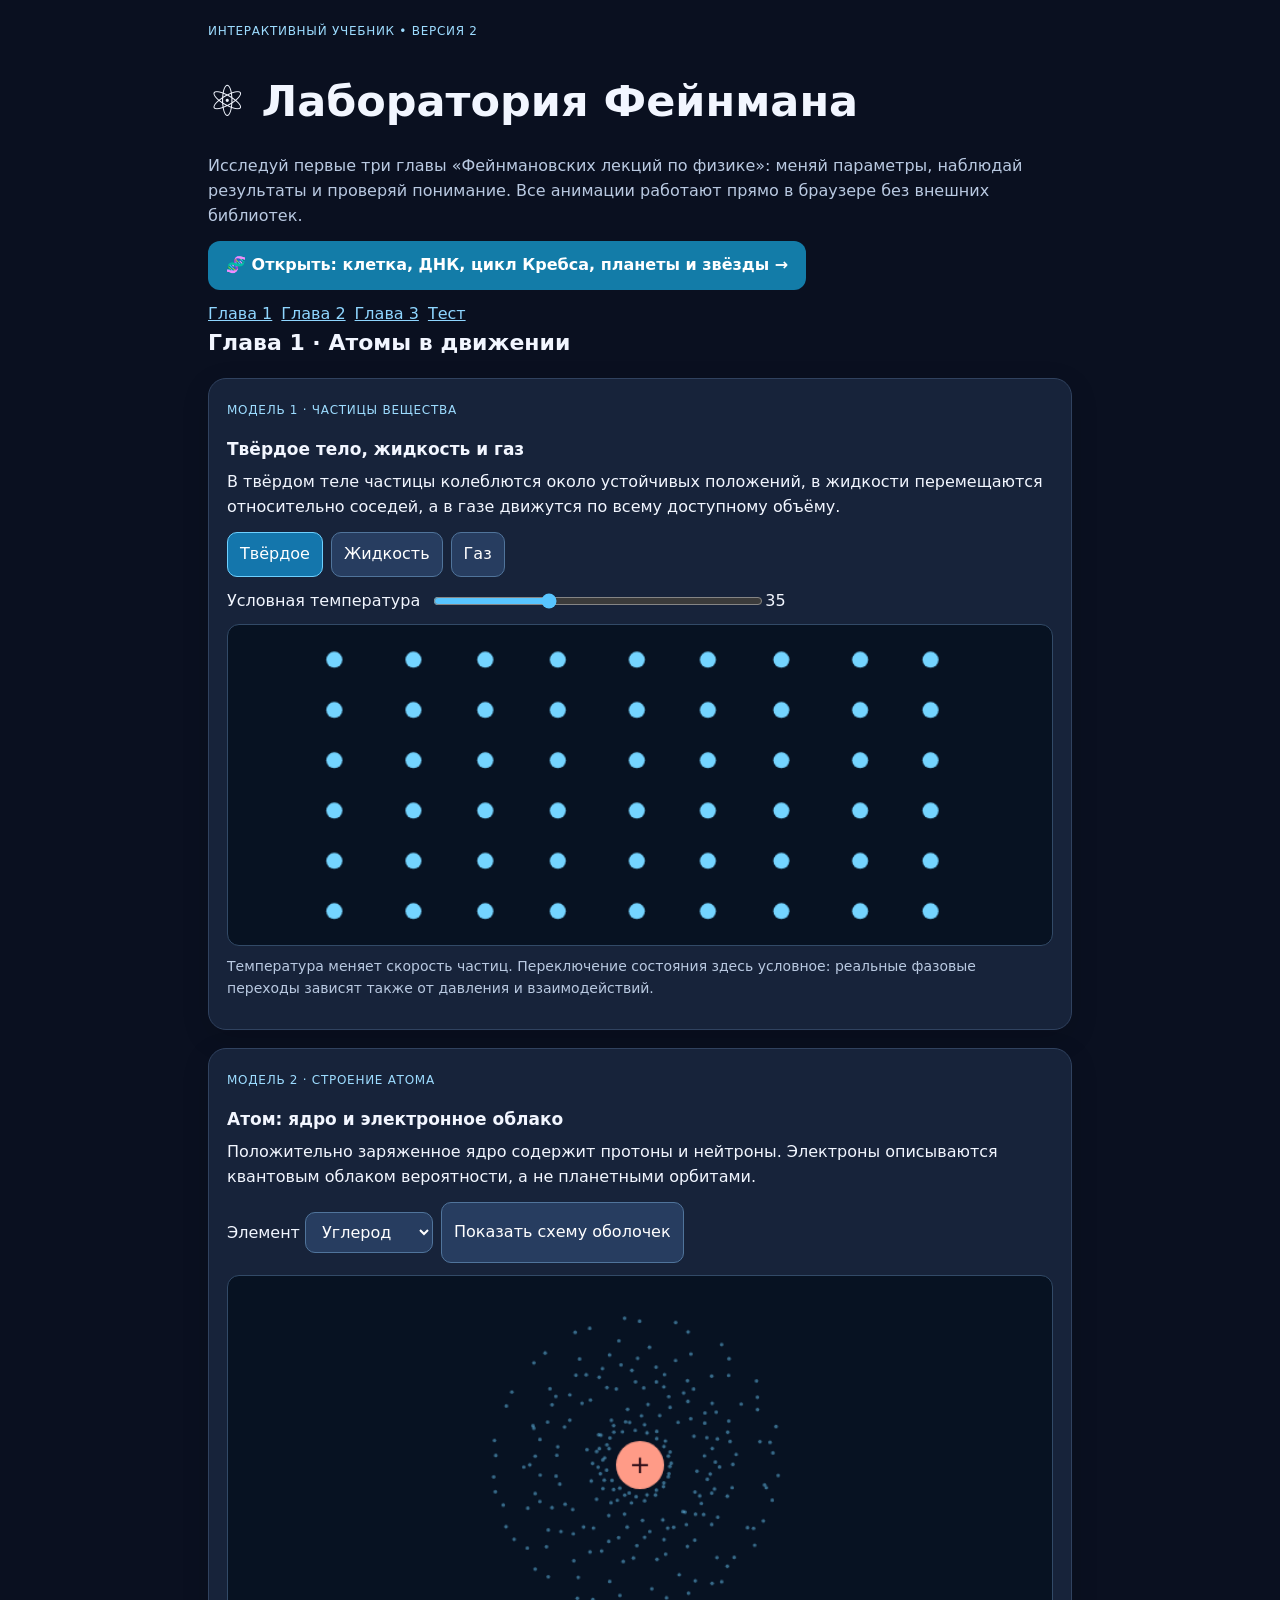
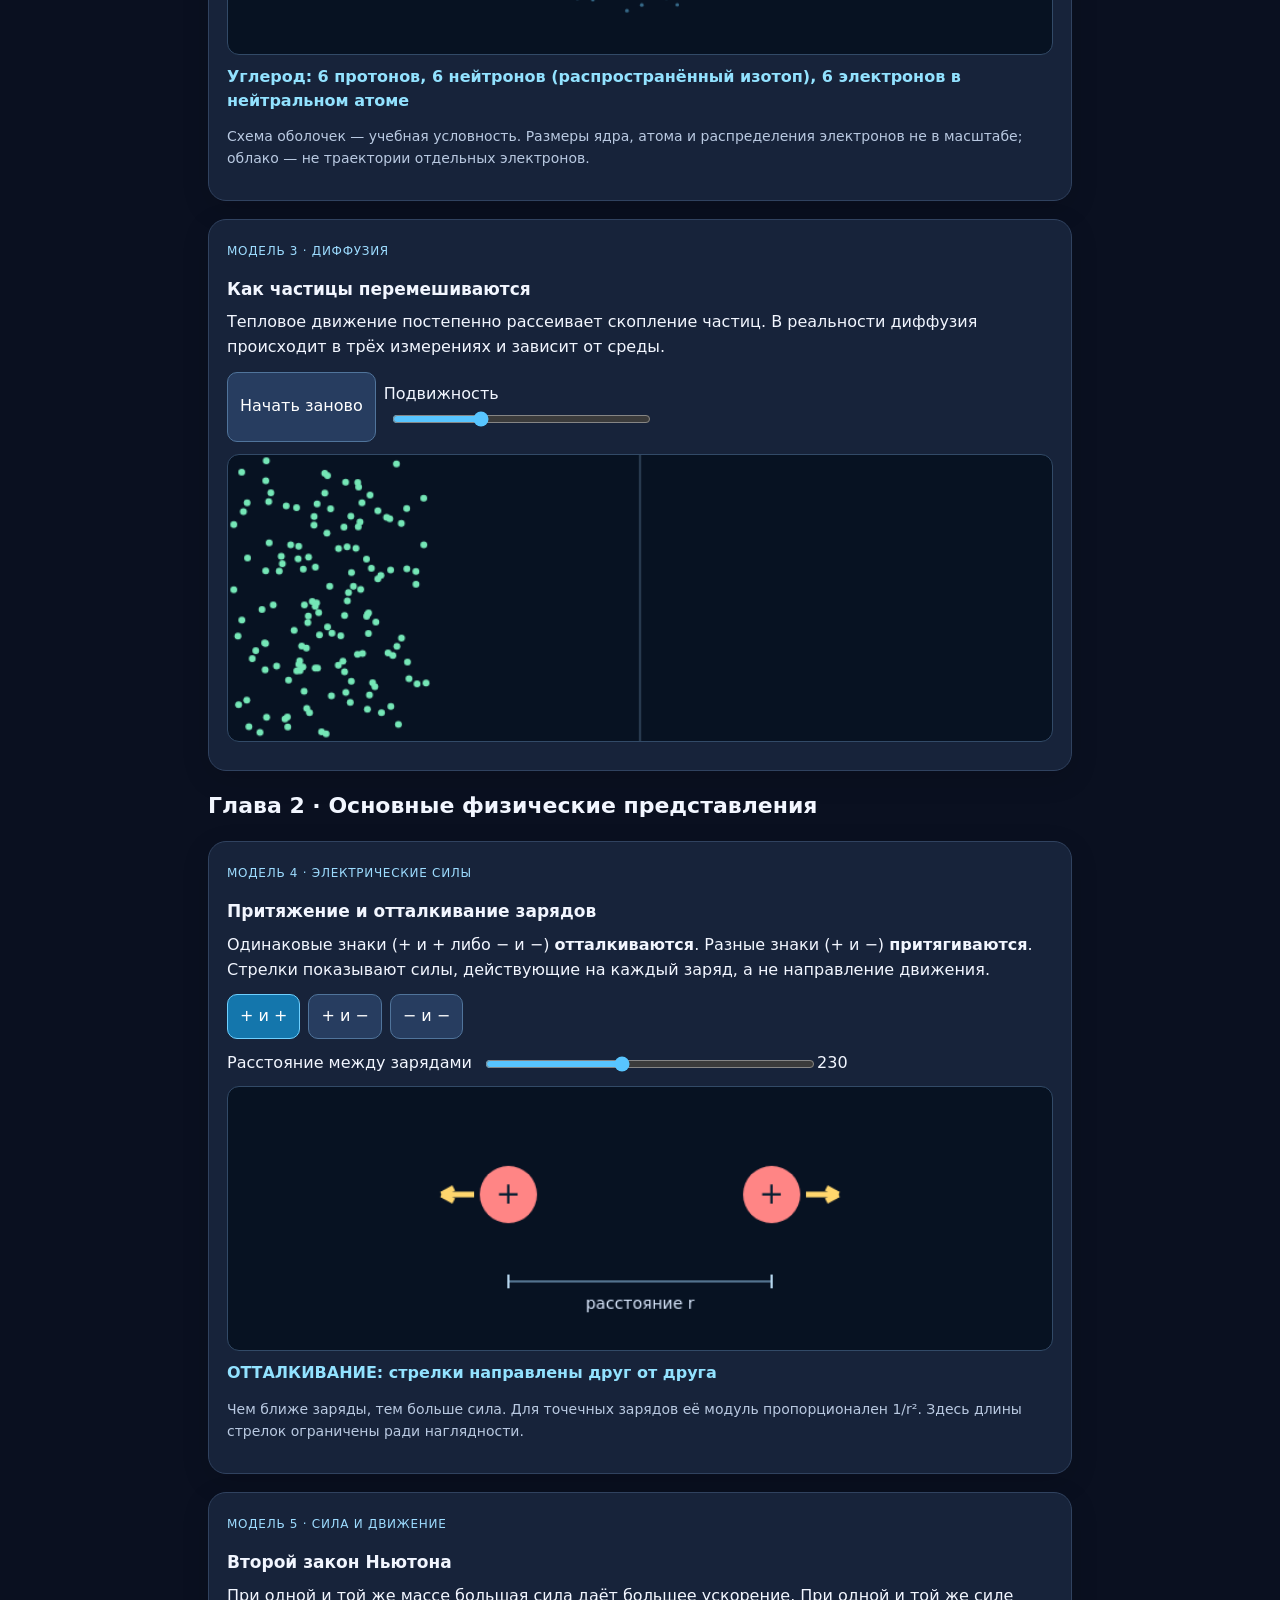
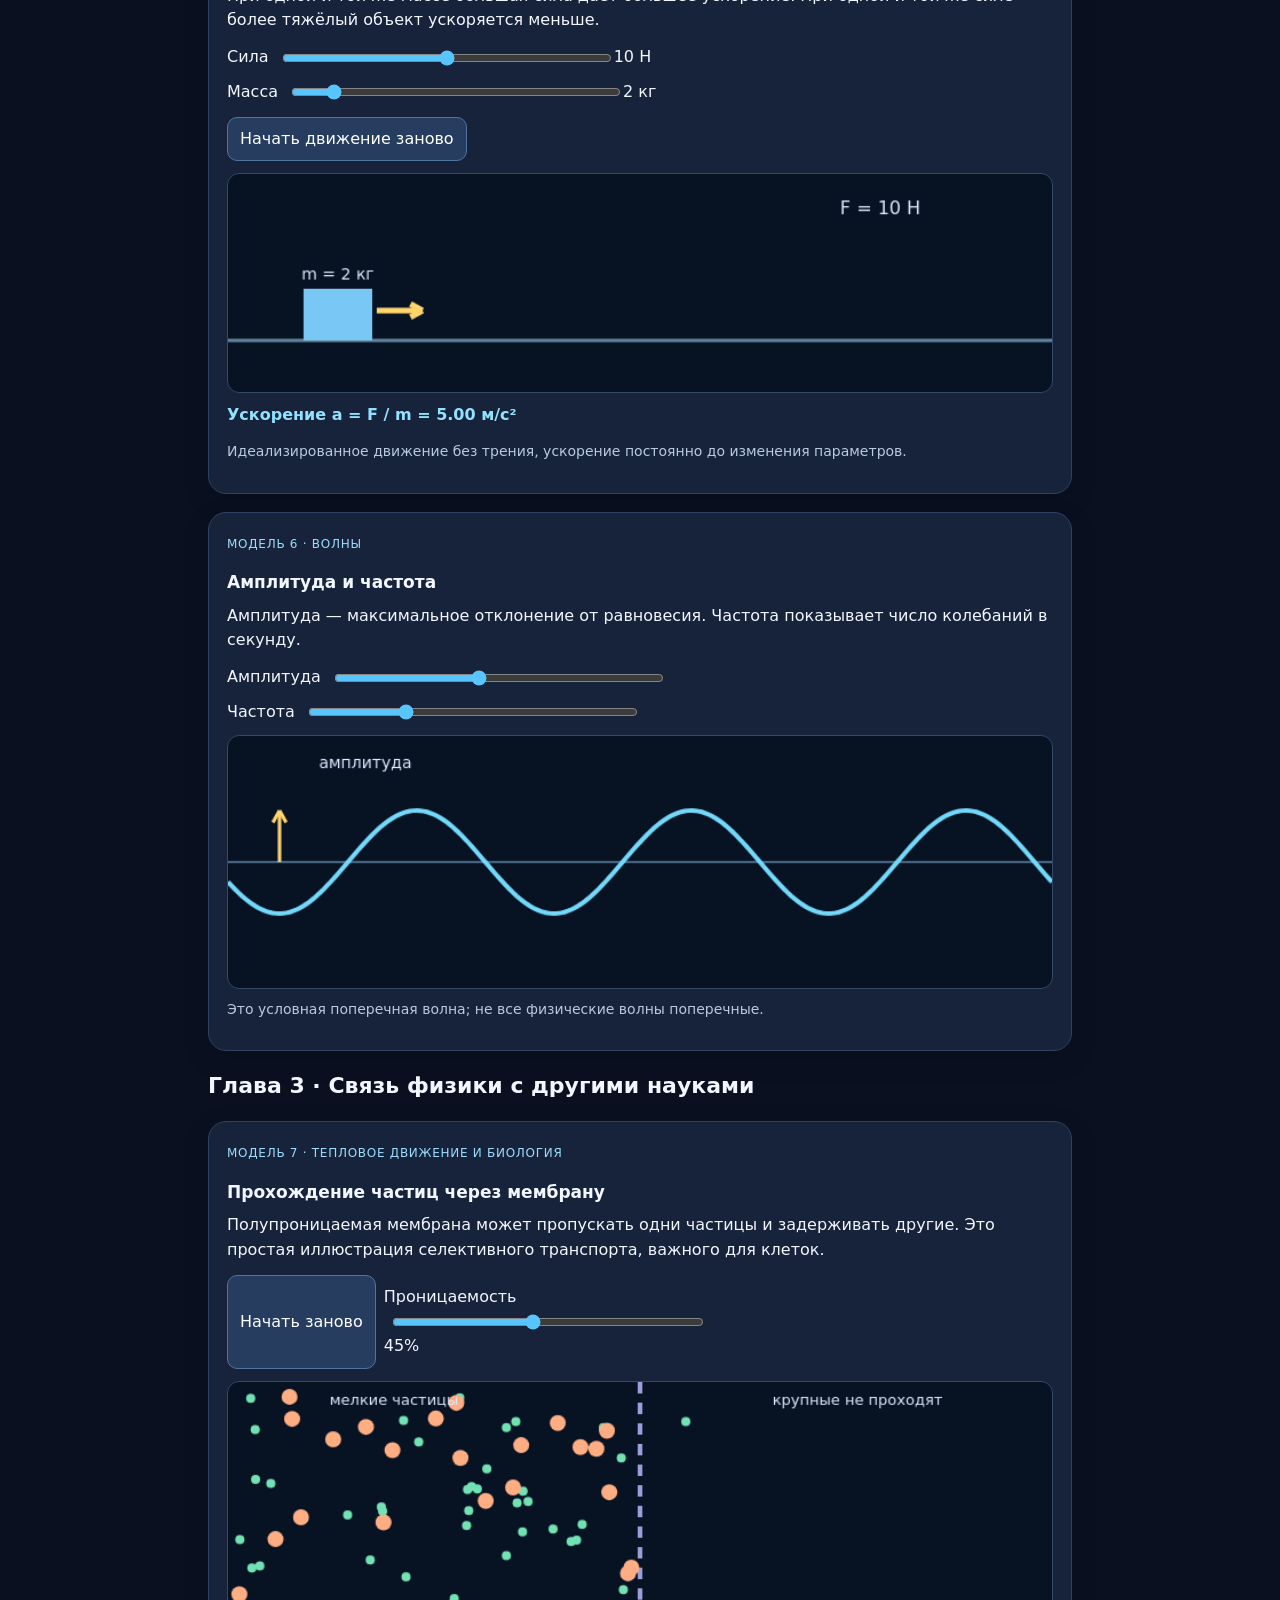
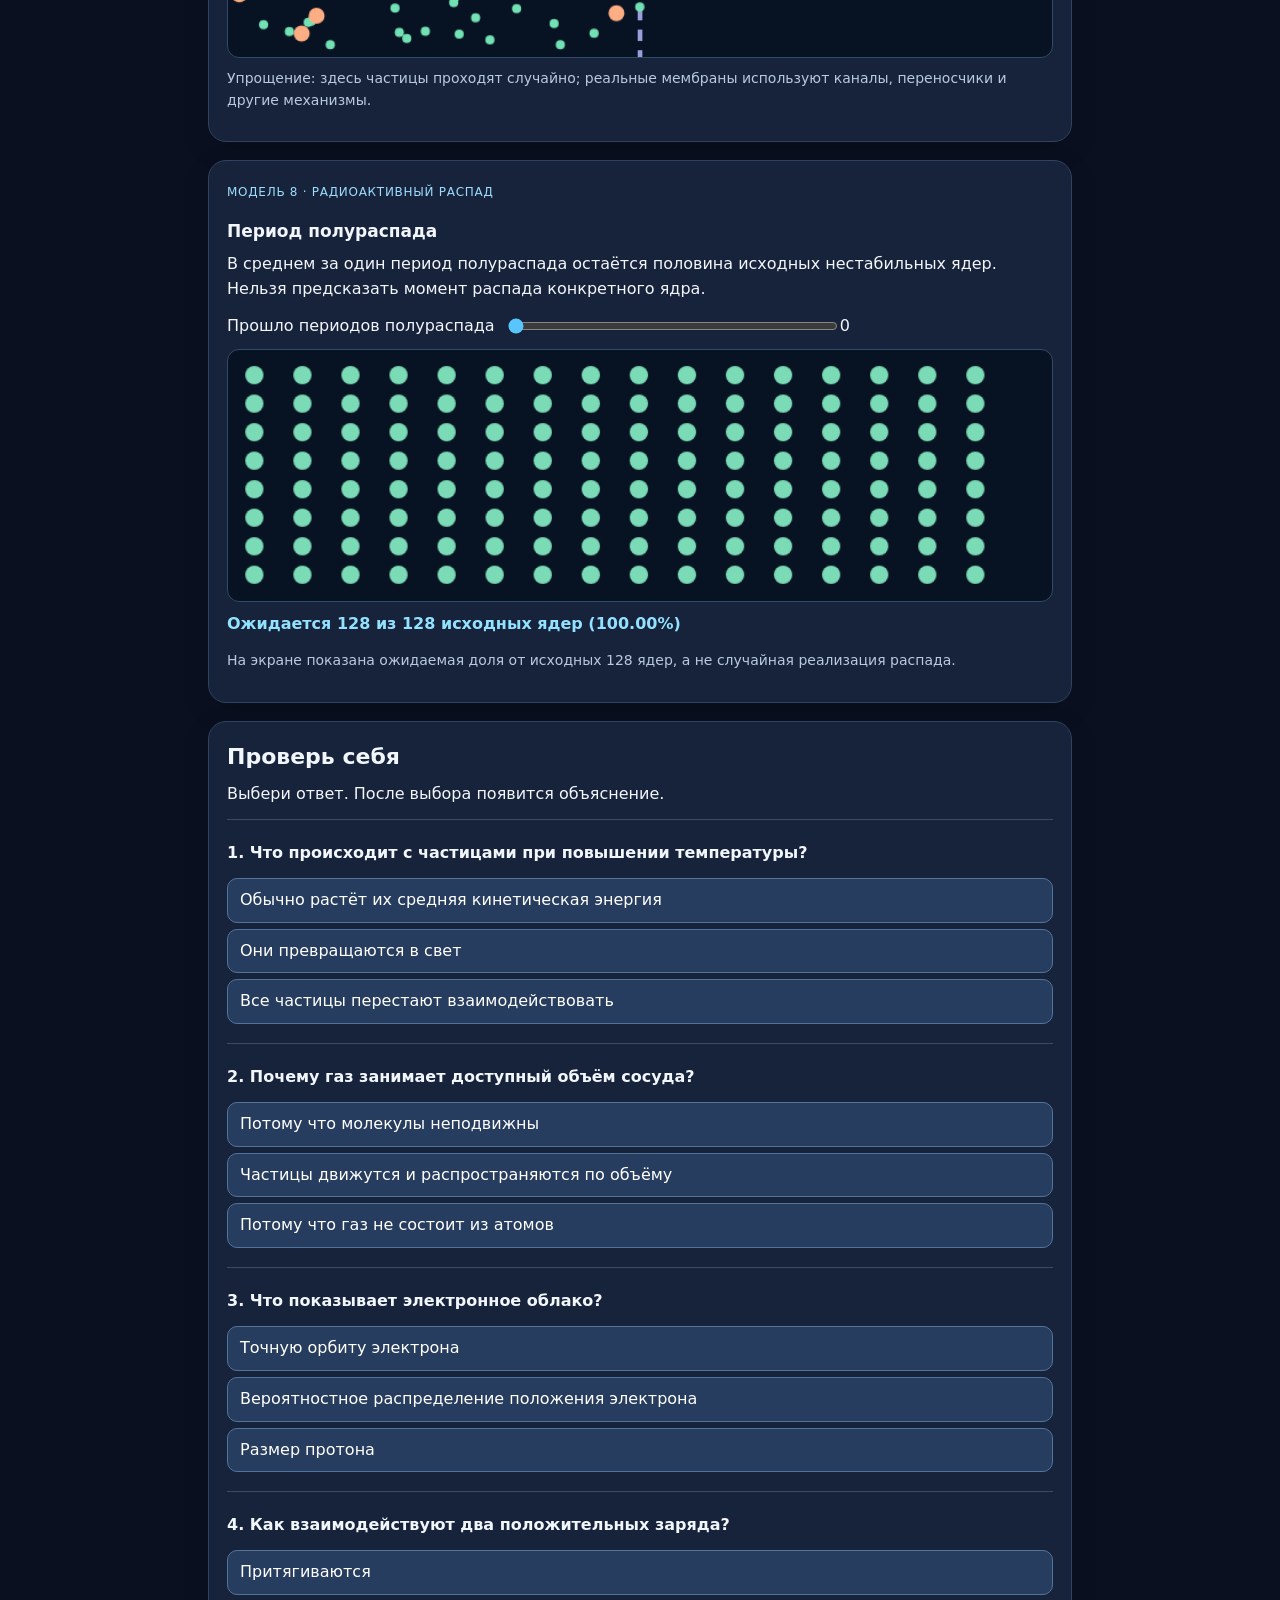
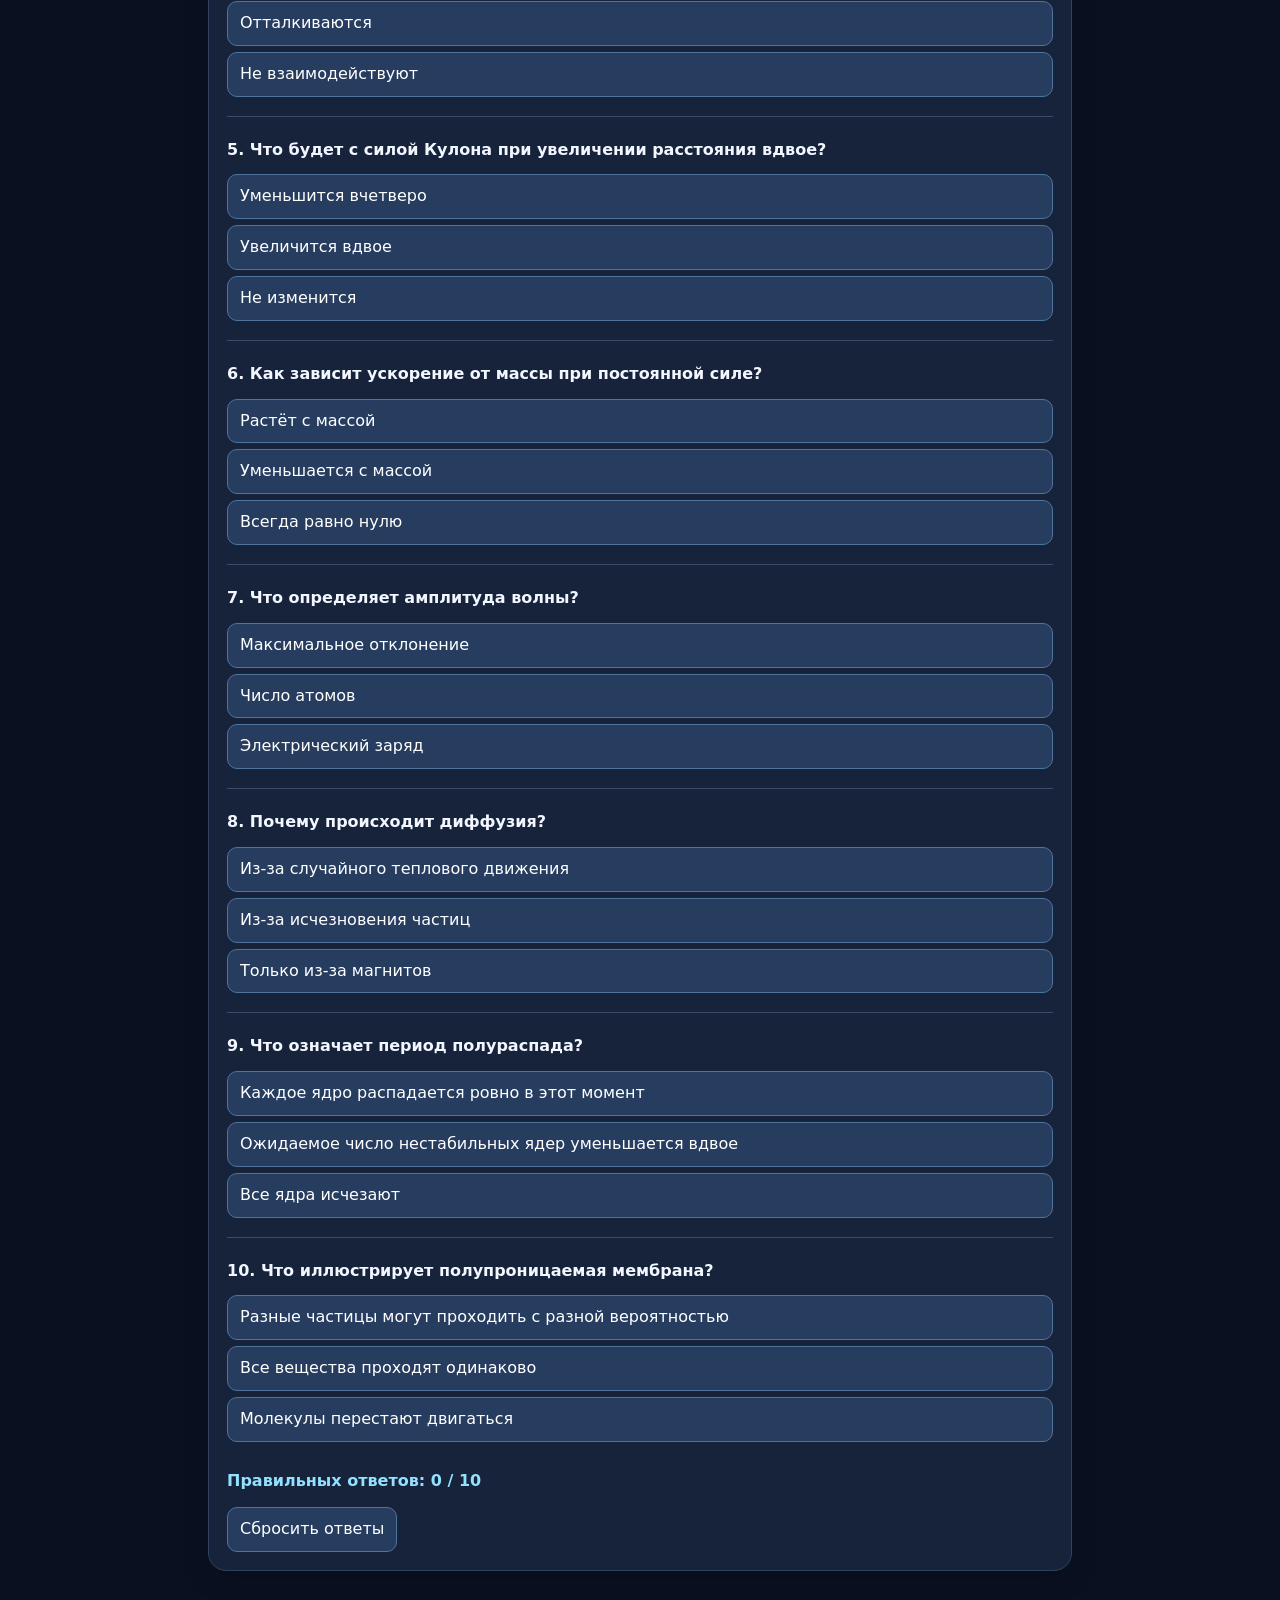
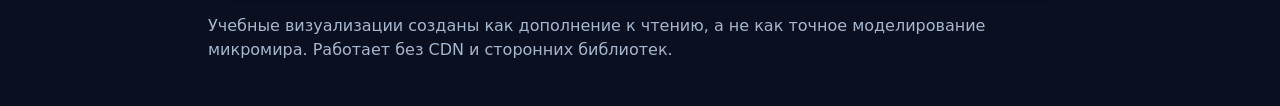
==== commit acdb57ac: "Link biology and astronomy interactive laboratory from home page" ====
--- a/index.html
+++ b/index.html
@@ -1,7 +1,7 @@
 <!doctype html>
 <html lang="ru"><head><meta charset="utf-8"><meta name="viewport" content="width=device-width,initial-scale=1"><title>Лаборатория Фейнмана</title>
 <style>:root{color-scheme:dark}*{box-sizing:border-box}body{margin:0;background:#0a1020;color:#f2f6ff;font:16px/1.55 system-ui,-apple-system,sans-serif}main{max-width:900px;margin:auto;padding:18px}h1{font-size:clamp(27px,6vw,43px);line-height:1.12}h2{font-size:22px;margin:0 0 8px}h3{font-size:17px;margin:8px 0}p{margin:8px 0 12px}.intro,.hint{color:#b9c9e1}.card{background:#17233a;border:1px solid #30425f;border-radius:18px;padding:18px;margin:18px 0;box-shadow:0 8px 28px #0002}.tag{display:inline-block;color:#9ddcff;font-size:12px;letter-spacing:.06em;text-transform:uppercase;margin-bottom:8px}button,select{background:#273d60;color:#fff;border:1px solid #50749b;border-radius:10px;padding:9px 12px;font:inherit;cursor:pointer}button.active{background:#1476ac;border-color:#6ed0ff}button:focus-visible,select:focus-visible,input:focus-visible{outline:3px solid #f5d976}button:hover{background:#36547d}.controls{display:flex;gap:8px;flex-wrap:wrap;margin:12px 0}label{display:block;margin:10px 0}input[type=range]{width:min(100%,330px);vertical-align:middle;accent-color:#58c5ff;margin-left:8px}canvas{display:block;width:100%;height:auto;background:#071222;border:1px solid #324a67;border-radius:12px;margin:10px 0;touch-action:pan-y}.readout{font-weight:650;color:#92e2ff;min-height:26px}.hint{font-size:14px}.quiz-item{border-top:1px solid #3b4d66;padding:13px 0}.quiz-item button{display:block;text-align:left;width:100%;margin:6px 0}.correct{color:#86e8ac}.wrong{color:#ffb4b4}.small{font-size:13px;color:#a7bad4}nav{display:flex;gap:9px;flex-wrap:wrap}nav a{color:#8fd6ff}footer{color:#a6b7cf;padding:25px 0}</style></head>
-<body><main><header><div class="tag">Интерактивный учебник • версия 2</div><h1>⚛️ Лаборатория Фейнмана</h1><p class="intro">Исследуй первые три главы «Фейнмановских лекций по физике»: меняй параметры, наблюдай результаты и проверяй понимание. Все анимации работают прямо в браузере без внешних библиотек.</p><nav><a href="#chapter1">Глава 1</a><a href="#chapter2">Глава 2</a><a href="#chapter3">Глава 3</a><a href="#quiz">Тест</a></nav></header>
+<body><main><header><div class="tag">Интерактивный учебник • версия 2</div><h1>⚛️ Лаборатория Фейнмана</h1><p class="intro">Исследуй первые три главы «Фейнмановских лекций по физике»: меняй параметры, наблюдай результаты и проверяй понимание. Все анимации работают прямо в браузере без внешних библиотек.</p><p><a href="./life-universe.html" style="display:inline-block;background:#137ca8;color:white;padding:12px 18px;border-radius:12px;text-decoration:none;font-weight:700">🧬 Открыть: клетка, ДНК, цикл Кребса, планеты и звёзды →</a></p><nav><a href="#chapter1">Глава 1</a><a href="#chapter2">Глава 2</a><a href="#chapter3">Глава 3</a><a href="#quiz">Тест</a></nav></header>
 <section id="chapter1"><h2>Глава 1 · Атомы в движении</h2>
 <article class="card"><div class="tag">Модель 1 · Частицы вещества</div><h3>Твёрдое тело, жидкость и газ</h3><p>В твёрдом теле частицы колеблются около устойчивых положений, в жидкости перемещаются относительно соседей, а в газе движутся по всему доступному объёму.</p><div class="controls" id="phaseBtns"><button data-phase="solid" class="active">Твёрдое</button><button data-phase="liquid">Жидкость</button><button data-phase="gas">Газ</button></div><label>Условная температура <input id="temp" type="range" min="1" max="100" value="35"><span id="tempValue">35</span></label><canvas id="matter" width="720" height="280" aria-label="Движение частиц"></canvas><p class="hint">Температура меняет скорость частиц. Переключение состояния здесь условное: реальные фазовые переходы зависят также от давления и взаимодействий.</p></article>
 <article class="card"><div class="tag">Модель 2 · Строение атома</div><h3>Атом: ядро и электронное облако</h3><p>Положительно заряженное ядро содержит протоны и нейтроны. Электроны описываются квантовым облаком вероятности, а не планетными орбитами.</p><div class="controls"><label>Элемент <select id="element"><option value="1">Водород</option><option value="2">Гелий</option><option value="6" selected>Углерод</option><option value="8">Кислород</option><option value="11">Натрий</option></select></label><button id="atomMode">Показать схему оболочек</button></div><canvas id="atom" width="720" height="330" aria-label="Схематический атом"></canvas><p id="atomInfo" class="readout"></p><p class="hint">Схема оболочек — учебная условность. Размеры ядра, атома и распределения электронов не в масштабе; облако — не траектории отдельных электронов.</p></article>
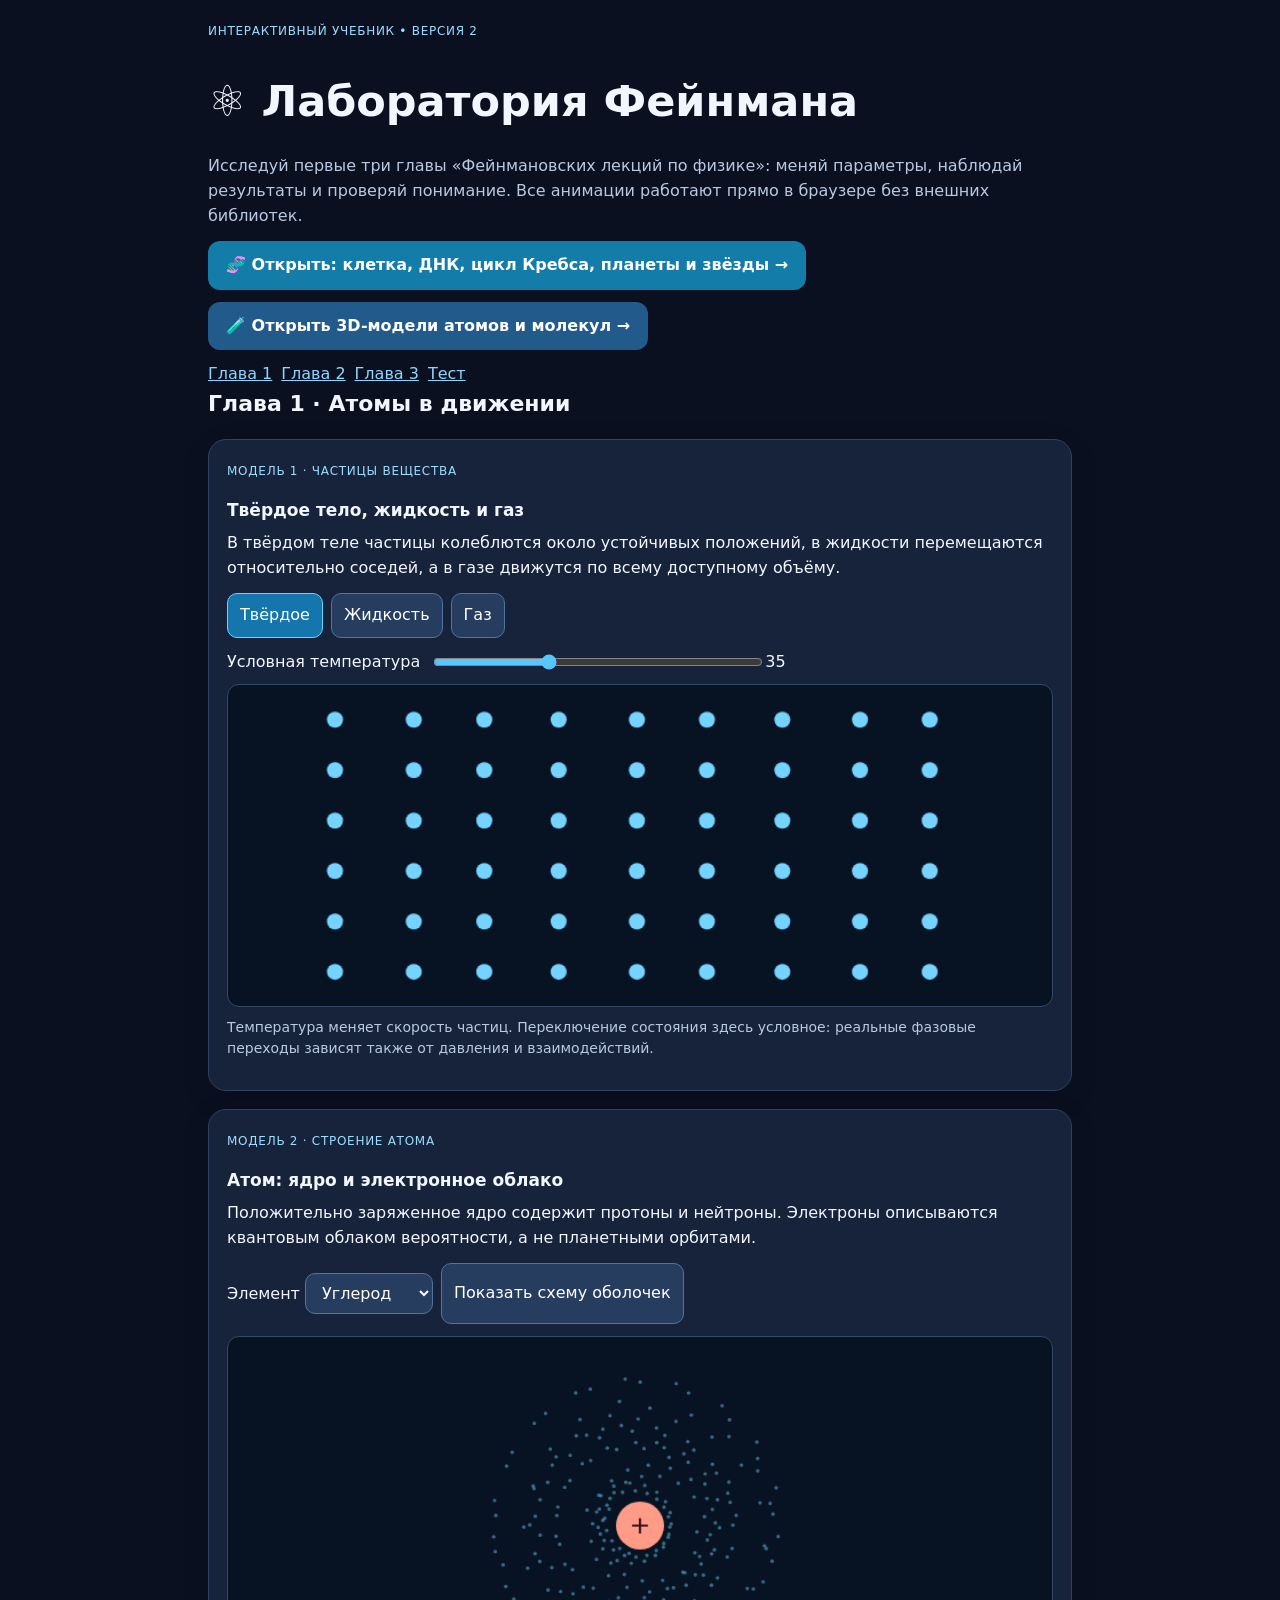
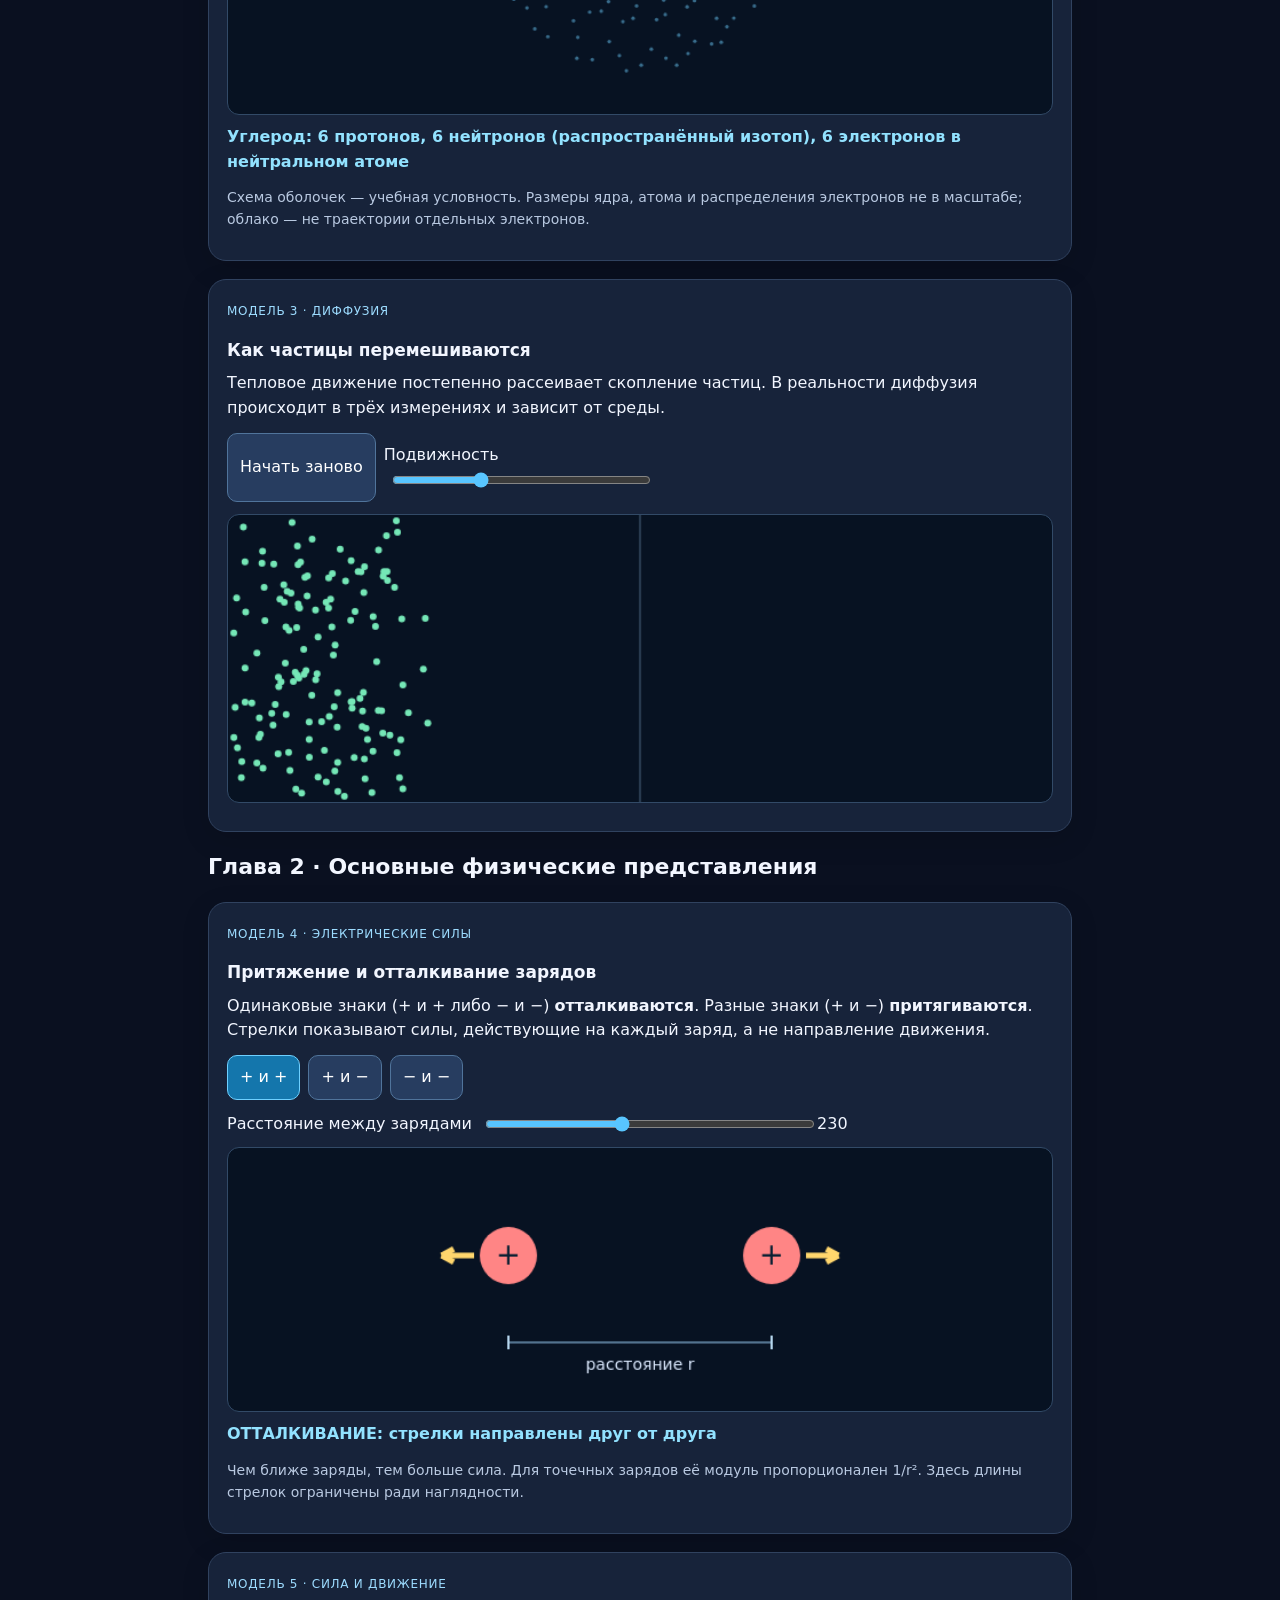
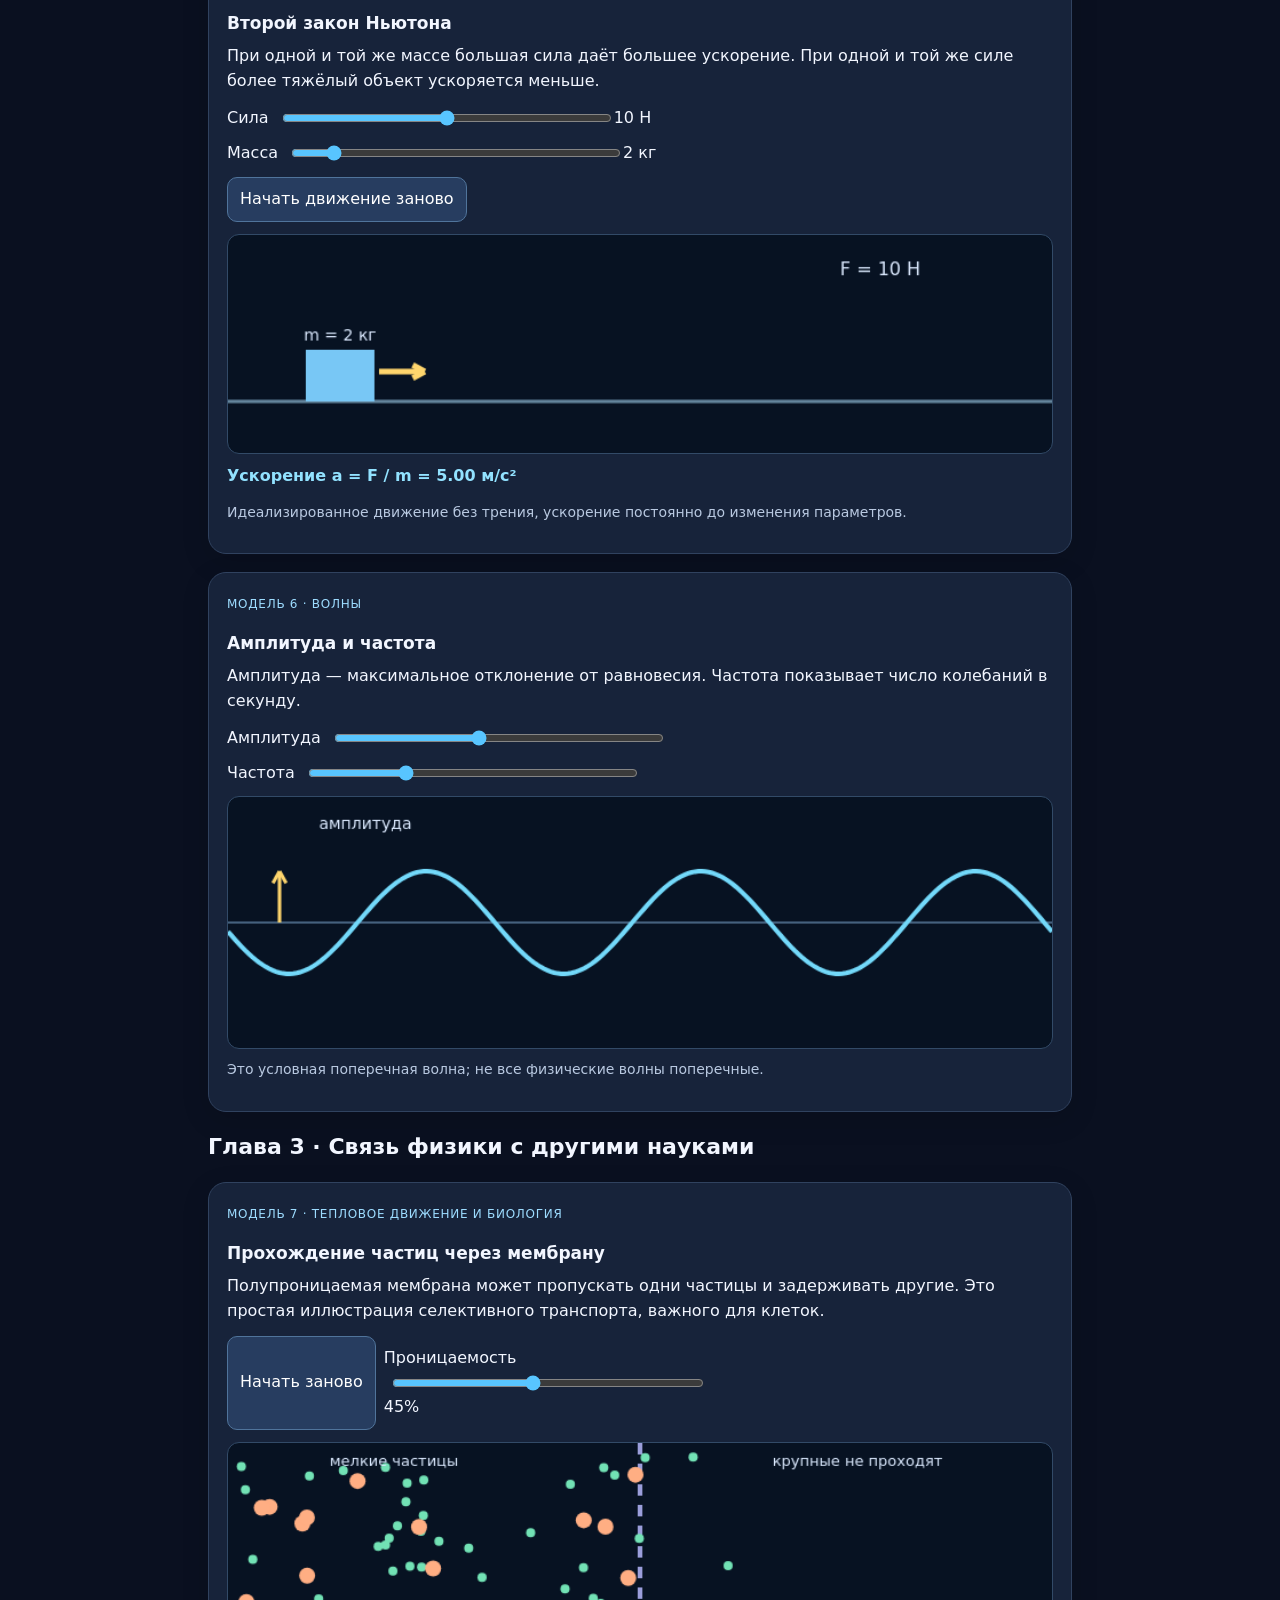
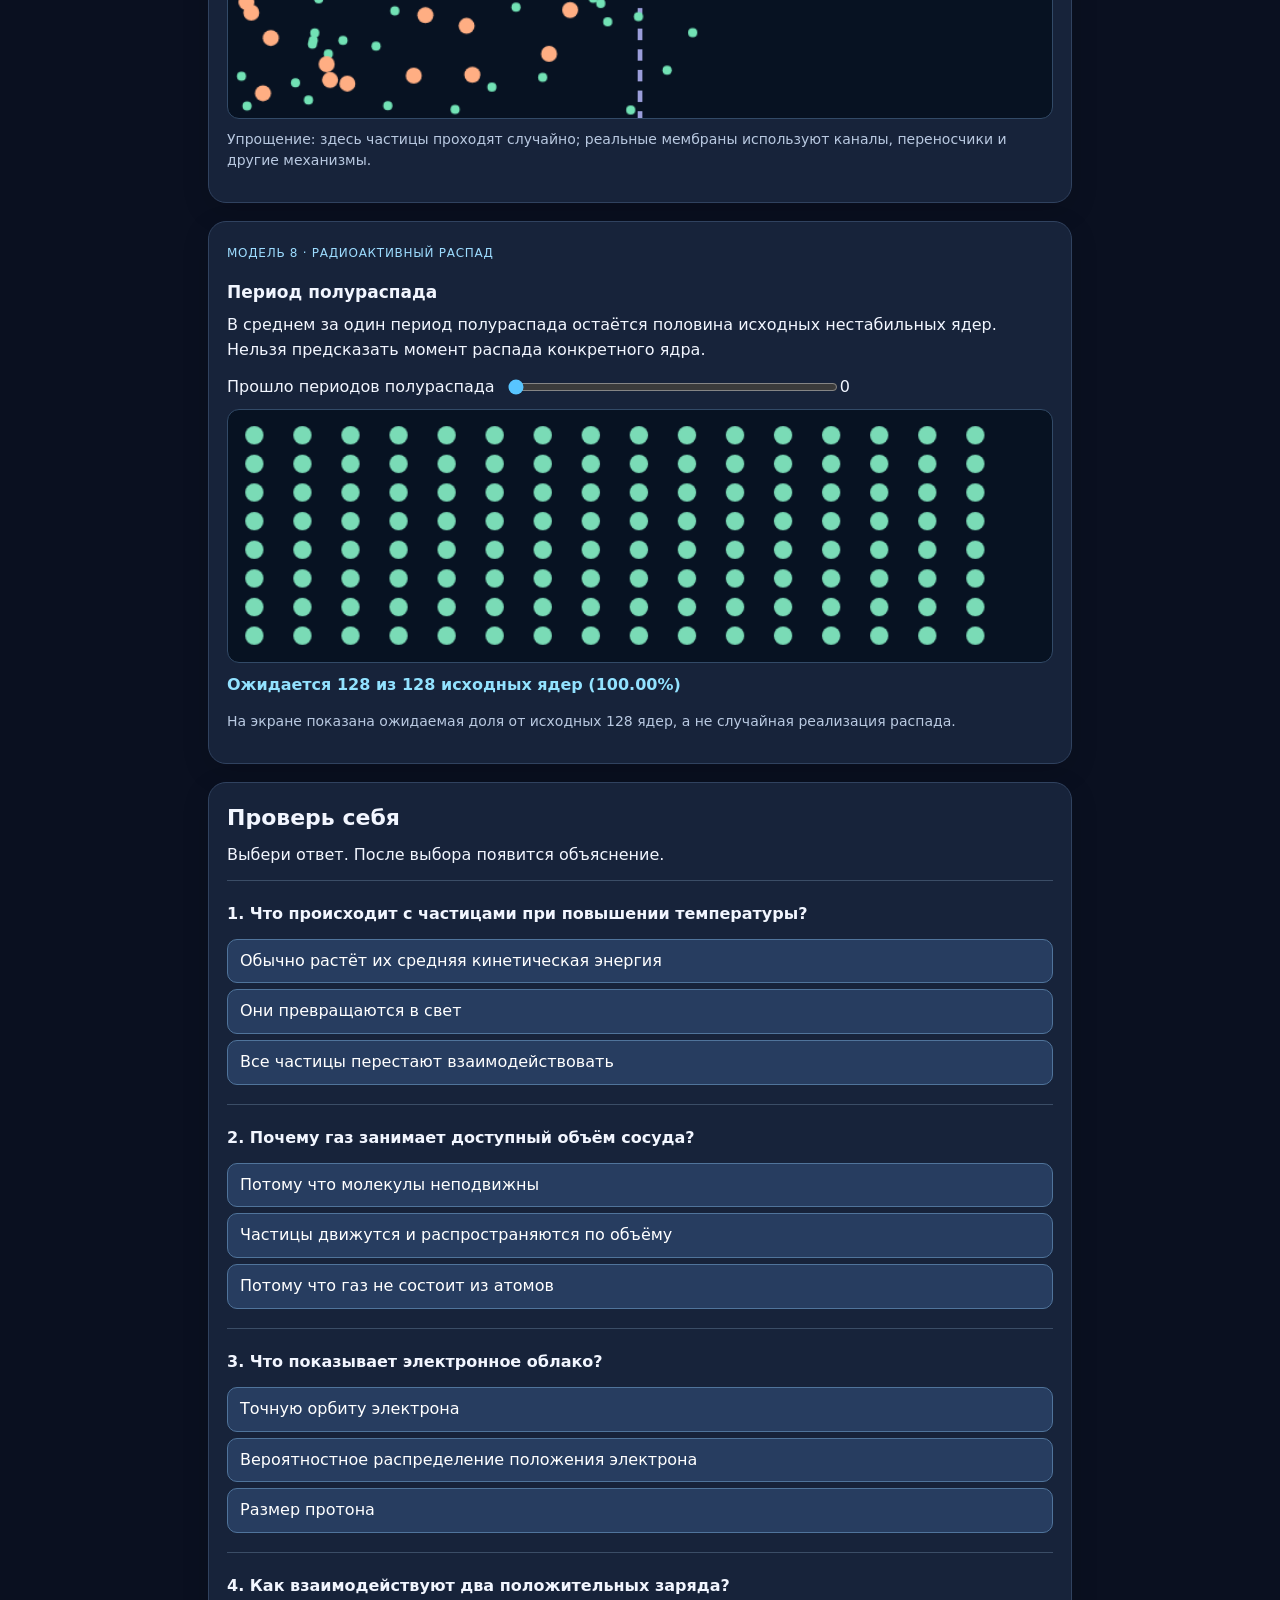
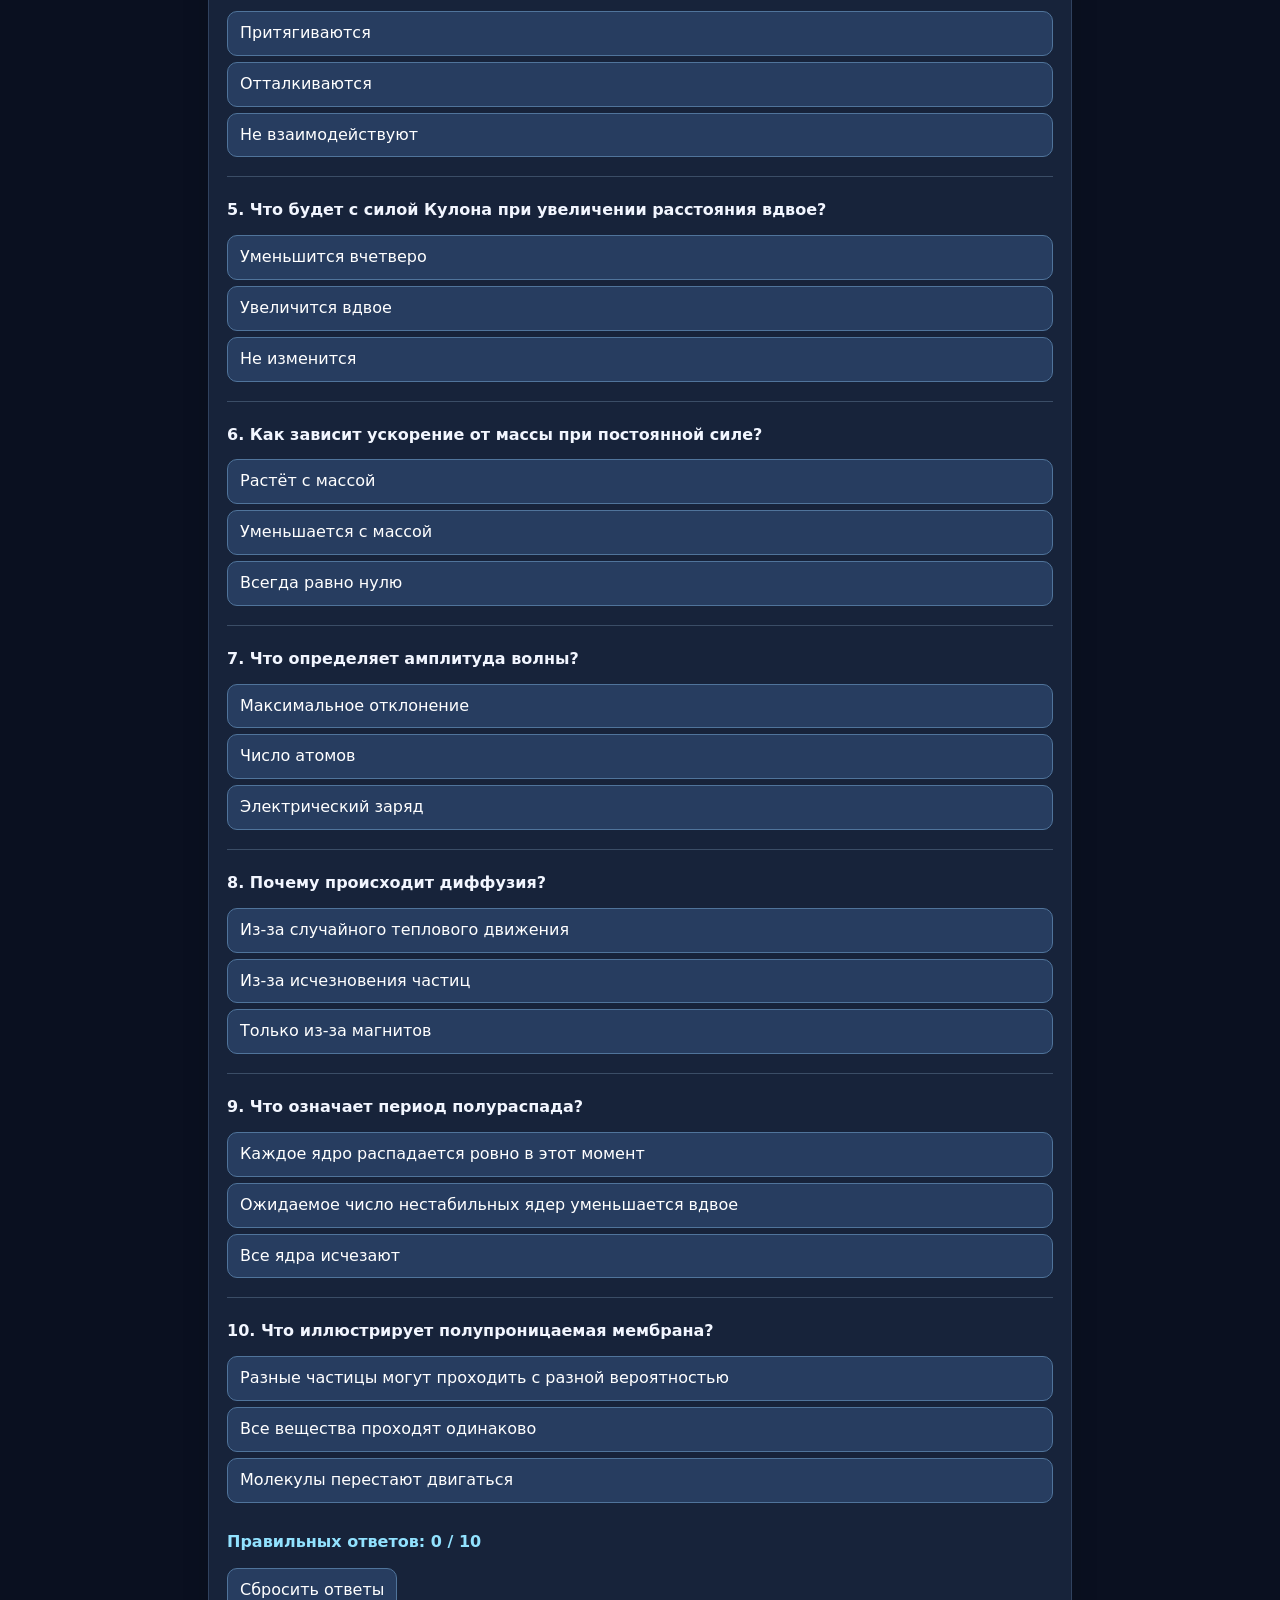
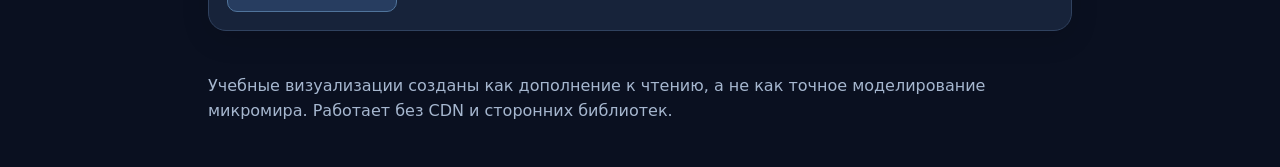
==== commit b40e18ac: "Add 3D atoms and molecules navigation link" ====
--- a/index.html
+++ b/index.html
@@ -1,7 +1,7 @@
 <!doctype html>
 <html lang="ru"><head><meta charset="utf-8"><meta name="viewport" content="width=device-width,initial-scale=1"><title>Лаборатория Фейнмана</title>
 <style>:root{color-scheme:dark}*{box-sizing:border-box}body{margin:0;background:#0a1020;color:#f2f6ff;font:16px/1.55 system-ui,-apple-system,sans-serif}main{max-width:900px;margin:auto;padding:18px}h1{font-size:clamp(27px,6vw,43px);line-height:1.12}h2{font-size:22px;margin:0 0 8px}h3{font-size:17px;margin:8px 0}p{margin:8px 0 12px}.intro,.hint{color:#b9c9e1}.card{background:#17233a;border:1px solid #30425f;border-radius:18px;padding:18px;margin:18px 0;box-shadow:0 8px 28px #0002}.tag{display:inline-block;color:#9ddcff;font-size:12px;letter-spacing:.06em;text-transform:uppercase;margin-bottom:8px}button,select{background:#273d60;color:#fff;border:1px solid #50749b;border-radius:10px;padding:9px 12px;font:inherit;cursor:pointer}button.active{background:#1476ac;border-color:#6ed0ff}button:focus-visible,select:focus-visible,input:focus-visible{outline:3px solid #f5d976}button:hover{background:#36547d}.controls{display:flex;gap:8px;flex-wrap:wrap;margin:12px 0}label{display:block;margin:10px 0}input[type=range]{width:min(100%,330px);vertical-align:middle;accent-color:#58c5ff;margin-left:8px}canvas{display:block;width:100%;height:auto;background:#071222;border:1px solid #324a67;border-radius:12px;margin:10px 0;touch-action:pan-y}.readout{font-weight:650;color:#92e2ff;min-height:26px}.hint{font-size:14px}.quiz-item{border-top:1px solid #3b4d66;padding:13px 0}.quiz-item button{display:block;text-align:left;width:100%;margin:6px 0}.correct{color:#86e8ac}.wrong{color:#ffb4b4}.small{font-size:13px;color:#a7bad4}nav{display:flex;gap:9px;flex-wrap:wrap}nav a{color:#8fd6ff}footer{color:#a6b7cf;padding:25px 0}</style></head>
-<body><main><header><div class="tag">Интерактивный учебник • версия 2</div><h1>⚛️ Лаборатория Фейнмана</h1><p class="intro">Исследуй первые три главы «Фейнмановских лекций по физике»: меняй параметры, наблюдай результаты и проверяй понимание. Все анимации работают прямо в браузере без внешних библиотек.</p><p><a href="./life-universe.html" style="display:inline-block;background:#137ca8;color:white;padding:12px 18px;border-radius:12px;text-decoration:none;font-weight:700">🧬 Открыть: клетка, ДНК, цикл Кребса, планеты и звёзды →</a></p><nav><a href="#chapter1">Глава 1</a><a href="#chapter2">Глава 2</a><a href="#chapter3">Глава 3</a><a href="#quiz">Тест</a></nav></header>
+<body><main><header><div class="tag">Интерактивный учебник • версия 2</div><h1>⚛️ Лаборатория Фейнмана</h1><p class="intro">Исследуй первые три главы «Фейнмановских лекций по физике»: меняй параметры, наблюдай результаты и проверяй понимание. Все анимации работают прямо в браузере без внешних библиотек.</p><p><a href="./life-universe.html" style="display:inline-block;background:#137ca8;color:white;padding:12px 18px;border-radius:12px;text-decoration:none;font-weight:700">🧬 Открыть: клетка, ДНК, цикл Кребса, планеты и звёзды →</a></p><p><a href="./3d-atoms-molecules.html" style="display:inline-block;background:#225a8b;color:white;padding:12px 18px;border-radius:12px;text-decoration:none;font-weight:700">🧪 Открыть 3D-модели атомов и молекул →</a></p><nav><a href="#chapter1">Глава 1</a><a href="#chapter2">Глава 2</a><a href="#chapter3">Глава 3</a><a href="#quiz">Тест</a></nav></header>
 <section id="chapter1"><h2>Глава 1 · Атомы в движении</h2>
 <article class="card"><div class="tag">Модель 1 · Частицы вещества</div><h3>Твёрдое тело, жидкость и газ</h3><p>В твёрдом теле частицы колеблются около устойчивых положений, в жидкости перемещаются относительно соседей, а в газе движутся по всему доступному объёму.</p><div class="controls" id="phaseBtns"><button data-phase="solid" class="active">Твёрдое</button><button data-phase="liquid">Жидкость</button><button data-phase="gas">Газ</button></div><label>Условная температура <input id="temp" type="range" min="1" max="100" value="35"><span id="tempValue">35</span></label><canvas id="matter" width="720" height="280" aria-label="Движение частиц"></canvas><p class="hint">Температура меняет скорость частиц. Переключение состояния здесь условное: реальные фазовые переходы зависят также от давления и взаимодействий.</p></article>
 <article class="card"><div class="tag">Модель 2 · Строение атома</div><h3>Атом: ядро и электронное облако</h3><p>Положительно заряженное ядро содержит протоны и нейтроны. Электроны описываются квантовым облаком вероятности, а не планетными орбитами.</p><div class="controls"><label>Элемент <select id="element"><option value="1">Водород</option><option value="2">Гелий</option><option value="6" selected>Углерод</option><option value="8">Кислород</option><option value="11">Натрий</option></select></label><button id="atomMode">Показать схему оболочек</button></div><canvas id="atom" width="720" height="330" aria-label="Схематический атом"></canvas><p id="atomInfo" class="readout"></p><p class="hint">Схема оболочек — учебная условность. Размеры ядра, атома и распределения электронов не в масштабе; облако — не траектории отдельных электронов.</p></article>
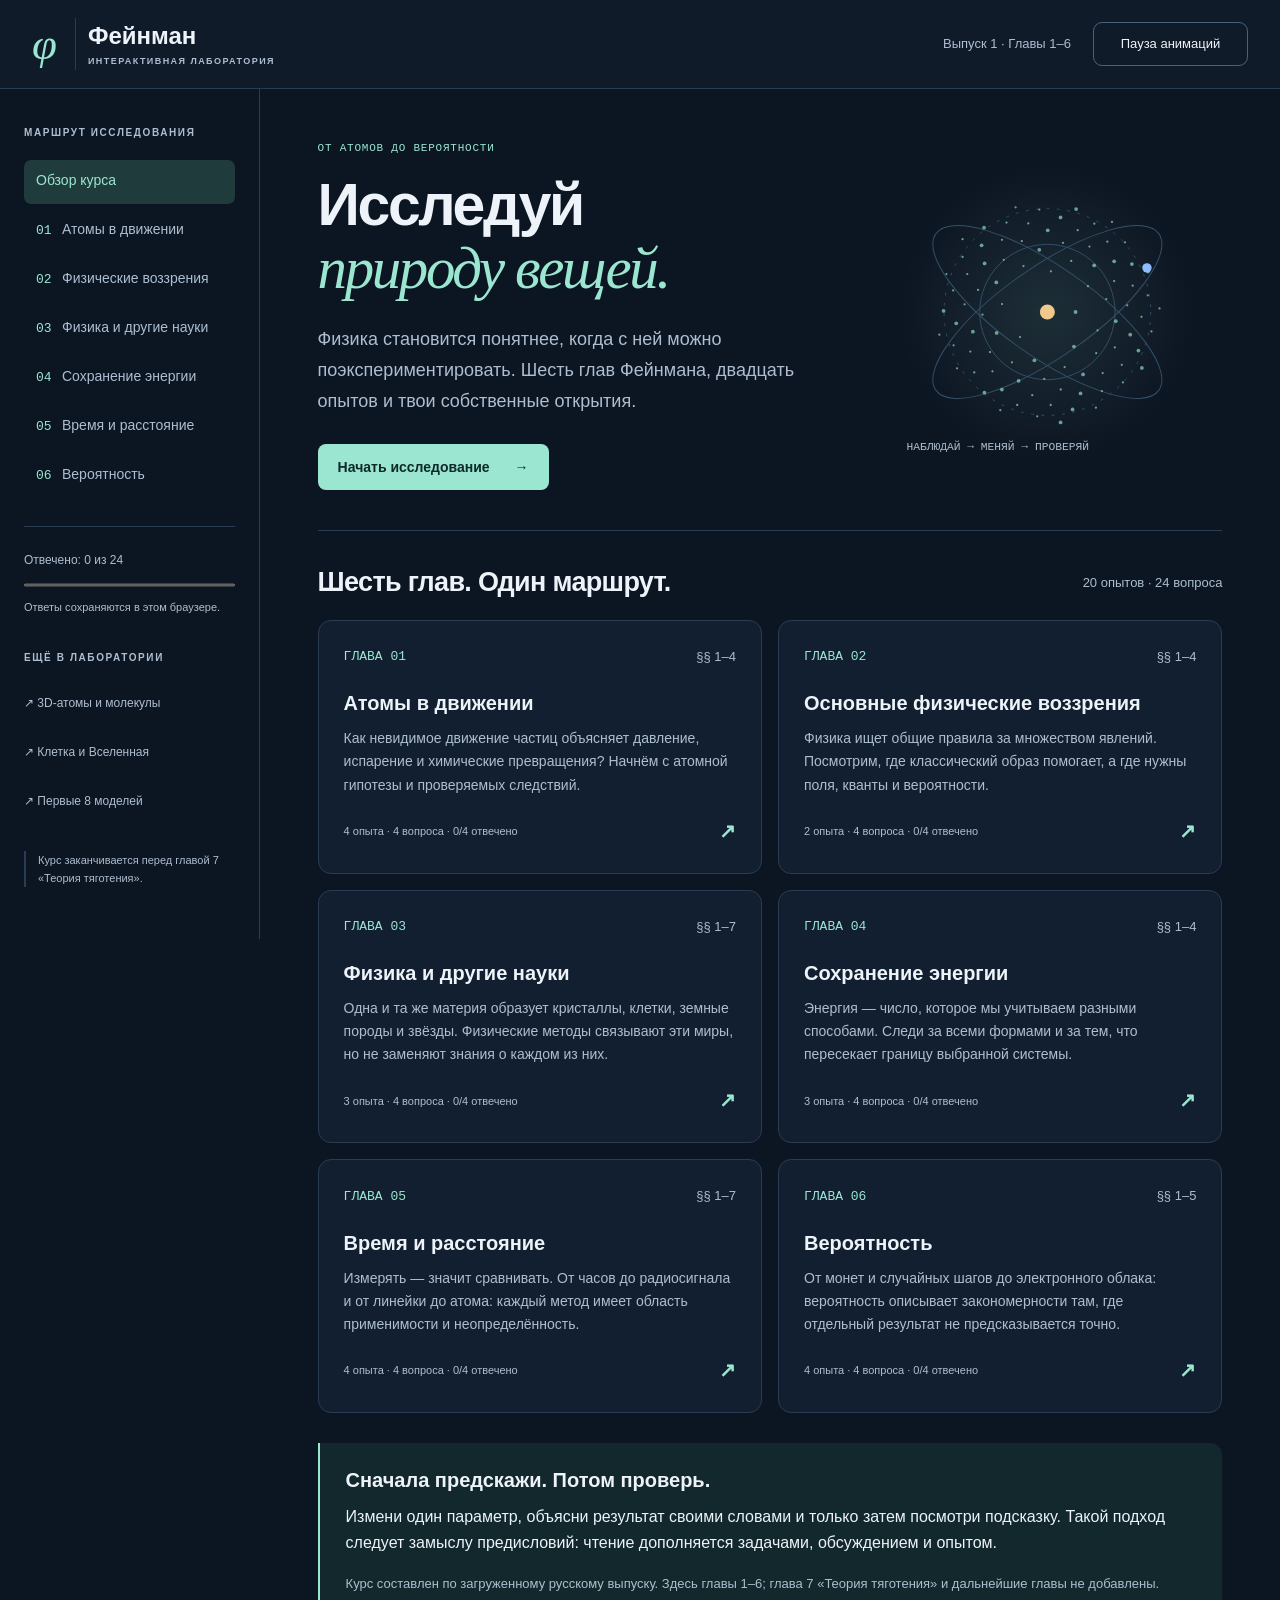
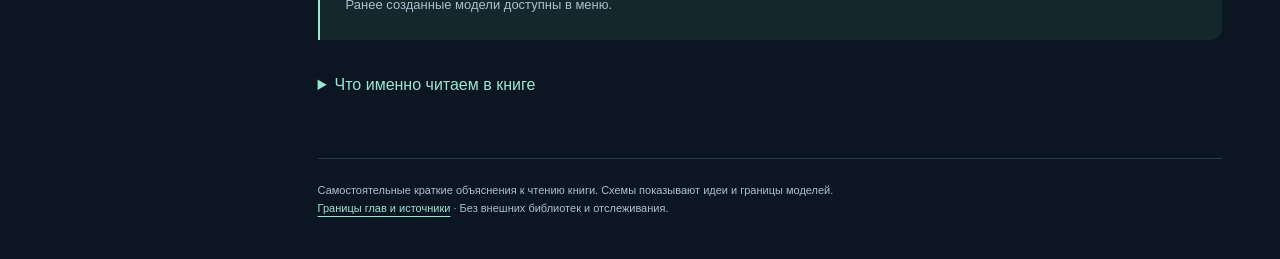
==== commit a2cfe034: "Build six-chapter Feynman course before gravitation with 20 experiments" ====
--- a/index.html
+++ b/index.html
@@ -1,61 +1,15 @@
 <!doctype html>
-<html lang="ru"><head><meta charset="utf-8"><meta name="viewport" content="width=device-width,initial-scale=1"><title>Лаборатория Фейнмана</title>
-<style>:root{color-scheme:dark}*{box-sizing:border-box}body{margin:0;background:#0a1020;color:#f2f6ff;font:16px/1.55 system-ui,-apple-system,sans-serif}main{max-width:900px;margin:auto;padding:18px}h1{font-size:clamp(27px,6vw,43px);line-height:1.12}h2{font-size:22px;margin:0 0 8px}h3{font-size:17px;margin:8px 0}p{margin:8px 0 12px}.intro,.hint{color:#b9c9e1}.card{background:#17233a;border:1px solid #30425f;border-radius:18px;padding:18px;margin:18px 0;box-shadow:0 8px 28px #0002}.tag{display:inline-block;color:#9ddcff;font-size:12px;letter-spacing:.06em;text-transform:uppercase;margin-bottom:8px}button,select{background:#273d60;color:#fff;border:1px solid #50749b;border-radius:10px;padding:9px 12px;font:inherit;cursor:pointer}button.active{background:#1476ac;border-color:#6ed0ff}button:focus-visible,select:focus-visible,input:focus-visible{outline:3px solid #f5d976}button:hover{background:#36547d}.controls{display:flex;gap:8px;flex-wrap:wrap;margin:12px 0}label{display:block;margin:10px 0}input[type=range]{width:min(100%,330px);vertical-align:middle;accent-color:#58c5ff;margin-left:8px}canvas{display:block;width:100%;height:auto;background:#071222;border:1px solid #324a67;border-radius:12px;margin:10px 0;touch-action:pan-y}.readout{font-weight:650;color:#92e2ff;min-height:26px}.hint{font-size:14px}.quiz-item{border-top:1px solid #3b4d66;padding:13px 0}.quiz-item button{display:block;text-align:left;width:100%;margin:6px 0}.correct{color:#86e8ac}.wrong{color:#ffb4b4}.small{font-size:13px;color:#a7bad4}nav{display:flex;gap:9px;flex-wrap:wrap}nav a{color:#8fd6ff}footer{color:#a6b7cf;padding:25px 0}</style></head>
-<body><main><header><div class="tag">Интерактивный учебник • версия 2</div><h1>⚛️ Лаборатория Фейнмана</h1><p class="intro">Исследуй первые три главы «Фейнмановских лекций по физике»: меняй параметры, наблюдай результаты и проверяй понимание. Все анимации работают прямо в браузере без внешних библиотек.</p><p><a href="./life-universe.html" style="display:inline-block;background:#137ca8;color:white;padding:12px 18px;border-radius:12px;text-decoration:none;font-weight:700">🧬 Открыть: клетка, ДНК, цикл Кребса, планеты и звёзды →</a></p><p><a href="./3d-atoms-molecules.html" style="display:inline-block;background:#225a8b;color:white;padding:12px 18px;border-radius:12px;text-decoration:none;font-weight:700">🧪 Открыть 3D-модели атомов и молекул →</a></p><nav><a href="#chapter1">Глава 1</a><a href="#chapter2">Глава 2</a><a href="#chapter3">Глава 3</a><a href="#quiz">Тест</a></nav></header>
-<section id="chapter1"><h2>Глава 1 · Атомы в движении</h2>
-<article class="card"><div class="tag">Модель 1 · Частицы вещества</div><h3>Твёрдое тело, жидкость и газ</h3><p>В твёрдом теле частицы колеблются около устойчивых положений, в жидкости перемещаются относительно соседей, а в газе движутся по всему доступному объёму.</p><div class="controls" id="phaseBtns"><button data-phase="solid" class="active">Твёрдое</button><button data-phase="liquid">Жидкость</button><button data-phase="gas">Газ</button></div><label>Условная температура <input id="temp" type="range" min="1" max="100" value="35"><span id="tempValue">35</span></label><canvas id="matter" width="720" height="280" aria-label="Движение частиц"></canvas><p class="hint">Температура меняет скорость частиц. Переключение состояния здесь условное: реальные фазовые переходы зависят также от давления и взаимодействий.</p></article>
-<article class="card"><div class="tag">Модель 2 · Строение атома</div><h3>Атом: ядро и электронное облако</h3><p>Положительно заряженное ядро содержит протоны и нейтроны. Электроны описываются квантовым облаком вероятности, а не планетными орбитами.</p><div class="controls"><label>Элемент <select id="element"><option value="1">Водород</option><option value="2">Гелий</option><option value="6" selected>Углерод</option><option value="8">Кислород</option><option value="11">Натрий</option></select></label><button id="atomMode">Показать схему оболочек</button></div><canvas id="atom" width="720" height="330" aria-label="Схематический атом"></canvas><p id="atomInfo" class="readout"></p><p class="hint">Схема оболочек — учебная условность. Размеры ядра, атома и распределения электронов не в масштабе; облако — не траектории отдельных электронов.</p></article>
-<article class="card"><div class="tag">Модель 3 · Диффузия</div><h3>Как частицы перемешиваются</h3><p>Тепловое движение постепенно рассеивает скопление частиц. В реальности диффузия происходит в трёх измерениях и зависит от среды.</p><div class="controls"><button id="resetDiff">Начать заново</button><label>Подвижность <input id="diffSpeed" type="range" min="1" max="10" value="4"></label></div><canvas id="diffusion" width="720" height="250" aria-label="Диффузия"></canvas></article></section>
-<section id="chapter2"><h2>Глава 2 · Основные физические представления</h2>
-<article class="card"><div class="tag">Модель 4 · Электрические силы</div><h3>Притяжение и отталкивание зарядов</h3><p>Одинаковые знаки (+ и + либо − и −) <b>отталкиваются</b>. Разные знаки (+ и −) <b>притягиваются</b>. Стрелки показывают силы, действующие на каждый заряд, а не направление движения.</p><div class="controls" id="chargeBtns"><button data-charge="++" class="active">+ и +</button><button data-charge="+-">+ и −</button><button data-charge="--">− и −</button></div><label>Расстояние между зарядами <input id="distance" type="range" min="90" max="430" value="230"><span id="distanceValue">230</span></label><canvas id="charges" width="720" height="230" aria-label="Заряды и векторы сил"></canvas><p id="chargeInfo" class="readout"></p><p class="hint">Чем ближе заряды, тем больше сила. Для точечных зарядов её модуль пропорционален 1/r². Здесь длины стрелок ограничены ради наглядности.</p></article>
-<article class="card"><div class="tag">Модель 5 · Сила и движение</div><h3>Второй закон Ньютона</h3><p>При одной и той же массе большая сила даёт большее ускорение. При одной и той же силе более тяжёлый объект ускоряется меньше.</p><label>Сила <input id="newtonF" type="range" min="0" max="20" value="10"><span id="newtonFVal">10</span> Н</label><label>Масса <input id="newtonM" type="range" min="1" max="10" value="2"><span id="newtonMVal">2</span> кг</label><div class="controls"><button id="newtonReset">Начать движение заново</button></div><canvas id="newton" width="720" height="190" aria-label="Тело с ускорением"></canvas><p id="newtonInfo" class="readout"></p><p class="hint">Идеализированное движение без трения, ускорение постоянно до изменения параметров.</p></article>
-<article class="card"><div class="tag">Модель 6 · Волны</div><h3>Амплитуда и частота</h3><p>Амплитуда — максимальное отклонение от равновесия. Частота показывает число колебаний в секунду.</p><label>Амплитуда <input id="amp" type="range" min="10" max="90" value="45"></label><label>Частота <input id="freq" type="range" min="1" max="8" value="3"></label><canvas id="wave" width="720" height="220" aria-label="Волновое колебание"></canvas><p class="hint">Это условная поперечная волна; не все физические волны поперечные.</p></article></section>
-<section id="chapter3"><h2>Глава 3 · Связь физики с другими науками</h2>
-<article class="card"><div class="tag">Модель 7 · Тепловое движение и биология</div><h3>Прохождение частиц через мембрану</h3><p>Полупроницаемая мембрана может пропускать одни частицы и задерживать другие. Это простая иллюстрация селективного транспорта, важного для клеток.</p><div class="controls"><button id="membraneReset">Начать заново</button><label>Проницаемость <input id="permeability" type="range" min="0" max="100" value="45"><span id="permValue">45</span>%</label></div><canvas id="membrane" width="720" height="240" aria-label="Частицы и мембрана"></canvas><p class="hint">Упрощение: здесь частицы проходят случайно; реальные мембраны используют каналы, переносчики и другие механизмы.</p></article>
-<article class="card"><div class="tag">Модель 8 · Радиоактивный распад</div><h3>Период полураспада</h3><p>В среднем за один период полураспада остаётся половина исходных нестабильных ядер. Нельзя предсказать момент распада конкретного ядра.</p><label>Прошло периодов полураспада <input id="halflife" type="range" min="0" max="6" step="1" value="0"><span id="halfVal">0</span></label><canvas id="decay" width="720" height="220" aria-label="Оставшиеся ядра"></canvas><p id="decayInfo" class="readout"></p><p class="hint">На экране показана ожидаемая доля от исходных 128 ядер, а не случайная реализация распада.</p></article></section>
-<section class="card" id="quiz"><h2>Проверь себя</h2><p>Выбери ответ. После выбора появится объяснение.</p><div id="questions"></div><p id="score" class="readout"></p><button id="resetQuiz">Сбросить ответы</button></section>
-<footer>Учебные визуализации созданы как дополнение к чтению, а не как точное моделирование микромира. Работает без CDN и сторонних библиотек.</footer></main>
-<script>
-'use strict';
-const $=id=>document.getElementById(id),ctx=id=>$(id).getContext('2d'),W=720;
-function circle(c,x,y,r,color){c.beginPath();c.arc(x,y,r,0,Math.PI*2);c.fillStyle=color;c.fill()}
-function line(c,x,y,X,Y,color='#b6d7ef',w=2){c.beginPath();c.moveTo(x,y);c.lineTo(X,Y);c.strokeStyle=color;c.lineWidth=w;c.stroke()}
-function label(c,s,x,y,size=16,color='#dceaff'){c.fillStyle=color;c.font=size+'px system-ui';c.textAlign='center';c.fillText(s,x,y)}
-function arrow(c,x,y,X,Y,color='#ffd76d',width=5){line(c,x,y,X,Y,color,width);let a=Math.atan2(Y-y,X-x),z=12;line(c,X,Y,X-z*Math.cos(a-.5),Y-z*Math.sin(a-.5),color,width);line(c,X,Y,X-z*Math.cos(a+.5),Y-z*Math.sin(a+.5),color,width)}
-function choose(group,key,val){document.querySelectorAll('#'+group+' button').forEach(b=>b.classList.toggle('active',b.dataset[key]===val))}
-let phase='solid',charge='++',atomShell=false,clock=0;
-let matter=[],diff=[],mem=[],motion={x:70,v:0};
-function makeMatter(){matter=Array.from({length:54},(_,i)=>{let x=95+(i%9)*65,y=28+Math.floor(i/9)*44;return {x,y,ox:x,oy:y,vx:(Math.random()-.5)*2,vy:(Math.random()-.5)*2}})}
-function makeDiff(){diff=Array.from({length:140},()=>({x:20+Math.random()*130,y:10+Math.random()*230}))}
-function makeMem(){mem=Array.from({length:80},(_,i)=>({x:15+Math.random()*310,y:12+Math.random()*215,vx:(Math.random()-.5)*2,vy:(Math.random()-.5)*2,small:i<55}))}
-makeMatter();makeDiff();makeMem();
-$('phaseBtns').onclick=e=>{let b=e.target.closest('button[data-phase]');if(!b)return;phase=b.dataset.phase;choose('phaseBtns','phase',phase);makeMatter()};
-$('chargeBtns').onclick=e=>{let b=e.target.closest('button[data-charge]');if(!b)return;charge=b.dataset.charge;choose('chargeBtns','charge',charge)};
-$('atomMode').onclick=()=>{atomShell=!atomShell;$('atomMode').textContent=atomShell?'Показать электронное облако':'Показать схему оболочек'};
-$('resetDiff').onclick=makeDiff;$('membraneReset').onclick=makeMem;$('newtonReset').onclick=()=>motion={x:70,v:0};
-function drawMatter(){let c=ctx('matter'),v=+$('temp').value/30;c.clearRect(0,0,720,280);$('tempValue').textContent=$('temp').value;for(let p of matter){if(phase==='solid'){p.x=p.ox+Math.sin(clock*.1+p.ox)*v*2;p.y=p.oy+Math.cos(clock*.09+p.oy)*v*2}else{let k=phase==='gas'?v*2:v*.55;p.vx=Math.max(-2,Math.min(2,p.vx+(Math.random()-.5)*.08));p.vy=Math.max(-2,Math.min(2,p.vy+(Math.random()-.5)*.08));p.x+=p.vx*k;p.y+=p.vy*k;if(p.x<12||p.x>708)p.vx*=-1;if(p.y<12||p.y>268)p.vy*=-1;p.x=Math.max(12,Math.min(708,p.x));p.y=Math.max(12,Math.min(268,p.y))}circle(c,p.x,p.y,7,'#74d4ff')}}
-const atoms={1:['Водород',1,0,[1]],2:['Гелий',2,2,[2]],6:['Углерод',6,6,[2,4]],8:['Кислород',8,8,[2,6]],11:['Натрий',11,12,[2,8,1]]};
-function drawAtom(){let c=ctx('atom'),a=atoms[$('element').value],cx=360,cy=165;c.clearRect(0,0,720,330);circle(c,cx,cy,21,'#ff9b87');label(c,'+',cx,cy+7,22,'#32101a');if(atomShell){a[3].forEach((n,k)=>{let r=65+k*53;c.beginPath();c.arc(cx,cy,r,0,Math.PI*2);c.strokeStyle='#557390';c.lineWidth=2;c.stroke();for(let j=0;j<n;j++){let th=j*2*Math.PI/n+k*.6;circle(c,cx+Math.cos(th)*r,cy+Math.sin(th)*r,6,'#77d8ff')}})}else{let total=230;for(let i=0;i<total;i++){let k=i%a[3].length,r=50+k*55,th=i*2.39996+clock*.001,rad=Math.max(8,r+(Math.sin(i*13.37)*24));circle(c,cx+Math.cos(th)*rad,cy+Math.sin(th)*rad,1.6,'rgba(110,207,255,.48)')}}$('atomInfo').textContent=a[0]+': '+a[1]+' протонов, '+a[2]+' нейтронов (распространённый изотоп), '+a[1]+' электронов в нейтральном атоме'}
-function drawCharges(){let c=ctx('charges'),r=+$('distance').value,a=360-r/2,b=360+r/2,same=charge[0]===charge[1];c.clearRect(0,0,720,230);$('distanceValue').textContent=r;line(c,a,170,b,170,'#52728e');line(c,a,164,a,176);line(c,b,164,b,176);label(c,'расстояние r',360,194,14);[a,b].forEach((x,i)=>{let plus=charge[i]==='+';circle(c,x,94,25,plus?'#ff8585':'#77c5ff');label(c,charge[i],x,102,26,'#092033')});let len=Math.max(25,Math.min(95,1500000/(r*r)));let da=same?-1:1,db=-da;arrow(c,a+da*30,94,a+da*(30+len),94,'#ffd66d',5);arrow(c,b+db*30,94,b+db*(30+len),94,'#ffd66d',5);$('chargeInfo').textContent=same?'ОТТАЛКИВАНИЕ: стрелки направлены друг от друга':'ПРИТЯЖЕНИЕ: стрелки направлены навстречу друг другу'}
-function drawNewton(){let c=ctx('newton'),F=+$('newtonF').value,m=+$('newtonM').value,a=F/m;c.clearRect(0,0,720,190);$('newtonFVal').textContent=F;$('newtonMVal').textContent=m;$('newtonInfo').textContent='Ускорение a = F / m = '+a.toFixed(2)+' м/с²';line(c,0,145,720,145,'#63849c',3);motion.v+=a*.0009;motion.x+=motion.v;if(motion.x>770)motion={x:40,v:0};c.fillStyle='#78c7f5';c.fillRect(motion.x-30,100,60,45);if(F>0)arrow(c,motion.x+34,119,motion.x+34+F*4,119,'#ffd66d');label(c,'m = '+m+' кг',motion.x,92,14);label(c,'F = '+F+' Н',570,35,16)}
-function drawWave(){let c=ctx('wave'),A=+$('amp').value,f=+$('freq').value;c.clearRect(0,0,720,220);line(c,0,110,720,110,'#45617e');c.beginPath();for(let x=0;x<=720;x+=3){let y=110+A*Math.sin(x/720*f*2*Math.PI-clock*.055);if(x===0)c.moveTo(x,y);else c.lineTo(x,y)}c.strokeStyle='#73d9fa';c.lineWidth=4;c.stroke();arrow(c,45,110,45,110-A,'#ffd66d',3);label(c,'амплитуда',120,28,14)}
-function drawDiff(){let c=ctx('diffusion'),s=+$('diffSpeed').value;c.clearRect(0,0,720,250);line(c,360,0,360,250,'#49607b',1);for(let p of diff){p.x=Math.max(5,Math.min(715,p.x+(Math.random()-.5)*s*2));p.y=Math.max(5,Math.min(245,p.y+(Math.random()-.5)*s*2));circle(c,p.x,p.y,3,'#75e7b7')}}
-function drawMem(){let c=ctx('membrane'),perm=+$('permeability').value/100;c.clearRect(0,0,720,240);$('permValue').textContent=$('permeability').value;for(let y=0;y<240;y+=18)line(c,360,y,360,y+10,'#9b9edb',4);for(let p of mem){let nx=p.x+p.vx*1.4,ny=p.y+p.vy*1.4;if(nx<7||nx>713)p.vx*=-1;if(ny<7||ny>233)p.vy*=-1;if((p.x-360)*(nx-360)<0&&(!p.small||Math.random()>perm))p.vx*=-1;else p.x=Math.max(7,Math.min(713,nx));p.y=Math.max(7,Math.min(233,ny));circle(c,p.x,p.y,p.small?4:7,p.small?'#72e2b5':'#ffae83')}label(c,'мелкие частицы',145,20,13);label(c,'крупные не проходят',550,20,13)}
-function drawDecay(){let c=ctx('decay'),n=+$('halflife').value,remaining=128/Math.pow(2,n);c.clearRect(0,0,720,220);$('halfVal').textContent=n;$('decayInfo').textContent='Ожидается '+remaining+' из 128 исходных ядер ('+(100/Math.pow(2,n)).toFixed(2)+'%)';for(let i=0;i<128;i++){let x=23+(i%16)*42,y=22+Math.floor(i/16)*25;circle(c,x,y,8,i<remaining?'#7adbb6':'#34445b')}}
-const questions=[
-['Что происходит с частицами при повышении температуры?',['Обычно растёт их средняя кинетическая энергия','Они превращаются в свет','Все частицы перестают взаимодействовать'],0,'Температура связана со статистическими характеристиками движения частиц.'],
-['Почему газ занимает доступный объём сосуда?',['Потому что молекулы неподвижны','Частицы движутся и распространяются по объёму','Потому что газ не состоит из атомов'],1,'Молекулы газа движутся и сталкиваются со стенками и друг с другом.'],
-['Что показывает электронное облако?',['Точную орбиту электрона','Вероятностное распределение положения электрона','Размер протона'],1,'В квантовой модели электрон не описывается классической траекторией.'],
-['Как взаимодействуют два положительных заряда?',['Притягиваются','Отталкиваются','Не взаимодействуют'],1,'Одноимённые электрические заряды отталкиваются.'],
-['Что будет с силой Кулона при увеличении расстояния вдвое?',['Уменьшится вчетверо','Увеличится вдвое','Не изменится'],0,'Сила обратно пропорциональна квадрату расстояния: 2² = 4.'],
-['Как зависит ускорение от массы при постоянной силе?',['Растёт с массой','Уменьшается с массой','Всегда равно нулю'],1,'По второму закону Ньютона a = F/m.'],
-['Что определяет амплитуда волны?',['Максимальное отклонение','Число атомов','Электрический заряд'],0,'Амплитуда измеряет максимальное отклонение от равновесного положения.'],
-['Почему происходит диффузия?',['Из-за случайного теплового движения','Из-за исчезновения частиц','Только из-за магнитов'],0,'Случайное движение приводит к перемешиванию частиц.'],
-['Что означает период полураспада?',['Каждое ядро распадается ровно в этот момент','Ожидаемое число нестабильных ядер уменьшается вдвое','Все ядра исчезают'],1,'Распад отдельных ядер случаен, но для большого числа ядер действует статистический закон.'],
-['Что иллюстрирует полупроницаемая мембрана?',['Разные частицы могут проходить с разной вероятностью','Все вещества проходят одинаково','Молекулы перестают двигаться'],0,'Избирательная проницаемость зависит от свойств частиц и мембраны.']
-];
-let answers={};
-function renderQuiz(){let q=$('questions');q.innerHTML='';questions.forEach((item,i)=>{let div=document.createElement('div');div.className='quiz-item';let title=document.createElement('p');title.innerHTML='<b>'+(i+1)+'. '+item[0]+'</b>';div.append(title);item[1].forEach((opt,j)=>{let b=document.createElement('button');b.textContent=opt;if(answers[i]===j)b.classList.add('active');b.onclick=()=>{answers[i]=j;renderQuiz()};div.append(b)});if(answers[i]!==undefined){let p=document.createElement('p'),ok=answers[i]===item[2];p.className=ok?'correct':'wrong';p.textContent=(ok?'✓ Верно. ':'✗ Не совсем. ')+item[3];div.append(p)}q.append(div)});$('score').textContent='Правильных ответов: '+questions.filter((v,i)=>answers[i]===v[2]).length+' / '+questions.length}
-$('resetQuiz').onclick=()=>{answers={};renderQuiz()};renderQuiz();
-function tick(){clock++;drawMatter();drawAtom();drawCharges();drawNewton();drawWave();drawDiff();drawMem();drawDecay();requestAnimationFrame(tick)}tick();
-</script></body></html>+<html lang="ru"><head>
+<meta charset="utf-8"><meta name="viewport" content="width=device-width,initial-scale=1,viewport-fit=cover"><meta name="theme-color" content="#101b2a">
+<meta name="description" content="Интерактивная лаборатория по главам 1–6 Фейнмановских лекций: атомы, энергия, измерения и вероятность.">
+<title>Лаборатория Фейнмана · Исследуй природу</title>
+<link rel="stylesheet" href="assets/course.css?v=20261103">
+<script>window.addEventListener('error',function(){var el=document.getElementById('load-status');if(el){el.hidden=false;el.textContent='Не удалось запустить часть лаборатории. Обновите страницу. Ссылки на прежние модели доступны в меню.';}});</script>
+<script src="assets/math.js?v=20261103" defer></script><script src="assets/content.js?v=20261103" defer></script><script src="assets/models.js?v=20261103" defer></script><script src="assets/course.js?v=20261103" defer></script>
+</head><body>
+<a class="skip" href="#main">К содержанию</a>
+<header class="topbar"><a class="brand" href="#home" aria-label="Лаборатория Фейнмана — главная"><span class="brand-symbol">φ</span><span>Фейнман<span class="brand-small">ИНТЕРАКТИВНАЯ ЛАБОРАТОРИЯ</span></span></a><div class="top-actions"><span class="edition">Выпуск 1 · Главы 1–6</span><button id="motion" aria-pressed="false">Пауза анимаций</button></div></header>
+<div class="layout"><aside class="sidebar"><p class="eyebrow">МАРШРУТ ИССЛЕДОВАНИЯ</p><nav id="chapter-nav" aria-label="Главы книги"><a href="#home">Обзор курса</a></nav>
+<div class="progress-box"><span id="progress-label">Самопроверка: 0 из 24</span><progress id="progress" max="24" value="0" aria-labelledby="progress-label"></progress><p>Ответы сохраняются в этом браузере.</p></div>
+<p class="eyebrow library-label">ЕЩЁ В ЛАБОРАТОРИИ</p><nav class="library" aria-label="Существующие модели"><a href="3d-atoms-molecules.html">↗ 3D-атомы и молекулы</a><a href="life-universe.html">↗ Клетка и Вселенная</a><a href="experiments.html">↗ Первые 8 моделей</a></nav><p class="scope">Курс заканчивается перед главой 7 «Теория тяготения».</p></aside>
+<main id="main" tabindex="-1"><p id="load-status" class="notice" role="status">Загружаем лабораторию…</p><noscript><p class="notice">Для интерактивных опытов включите JavaScript. Ссылки на существующие разделы находятся в меню.</p></noscript><div id="page"></div><footer>Самостоятельные краткие объяснения к чтению книги. Схемы показывают идеи и границы моделей.<br><a href="sources.html">Границы глав и источники</a> · Без внешних библиотек и отслеживания.</footer></main></div></body></html>
--- a/assets/course.css
+++ b/assets/course.css
@@ -0,0 +1,6 @@
+@charset "UTF-8";
+:root{color-scheme:dark;--bg:#0c1522;--panel:#121f30;--line:#2a3c52;--text:#edf3f8;--muted:#adbed0;--accent:#9be6d1;--blue:#8cbdff;--amber:#f0c88c}
+*{box-sizing:border-box}html{scroll-behavior:smooth;scroll-padding-top:100px}body{margin:0;background:var(--bg);color:var(--text);font:16px/1.65 -apple-system,BlinkMacSystemFont,"Segoe UI",sans-serif}a{color:var(--accent);text-underline-offset:4px}button,input,select{font:inherit}button,select{color:var(--text);background:#20334a;border:1px solid #49617e;border-radius:9px;min-height:44px;padding:9px 14px;cursor:pointer}button:hover{background:#304961}button:disabled{opacity:.55;cursor:default}button[aria-pressed=true],button.selected{border-color:var(--accent);background:#23493f}a,button,input,select,summary{touch-action:manipulation}button:focus-visible,a:focus-visible,input:focus-visible,select:focus-visible,summary:focus-visible{outline:3px solid var(--amber);outline-offset:4px}input[type=range]{display:block;width:100%;height:32px;margin:8px 0;accent-color:var(--accent)}input[type=number]{background:#0b1725;border:1px solid #49617e;border-radius:8px;color:var(--text);padding:8px;min-height:44px;width:110px}.skip{position:fixed;top:-100px;left:16px;z-index:10;background:var(--accent);color:var(--bg);padding:12px}.skip:focus{top:8px}.topbar{display:flex;justify-content:space-between;align-items:center;gap:20px;padding:18px 32px;border-bottom:1px solid var(--line);background:#101b2a}.brand{display:flex;gap:12px;align-items:center;text-decoration:none;color:var(--text);font-size:24px;font-weight:700;line-height:1.3}.brand-symbol{font:italic 45px Georgia,serif;color:var(--accent);border-right:1px solid var(--line);padding-right:18px}.brand-small{display:block;font-size:9px;letter-spacing:.16em;color:var(--muted);margin-top:5px}.top-actions{display:flex;align-items:center;gap:22px}.edition{font-size:13px;color:var(--muted)}.top-actions button{font-size:13px;min-width:155px;background:transparent}.layout{display:grid;grid-template-columns:260px minmax(0,1fr);max-width:1580px;margin:auto}.sidebar{padding:36px 24px;border-right:1px solid var(--line);align-self:start;position:sticky;top:0;max-height:100dvh;overflow:auto}.eyebrow{font-size:10px;letter-spacing:.16em;font-weight:700;color:var(--muted);margin:0 0 18px}nav a{display:block;text-decoration:none;color:var(--muted);padding:10px 12px;border-radius:7px;margin-bottom:5px;font-size:14px;line-height:1.45;min-height:44px}nav a:hover{background:#1c2e41;color:var(--text)}nav a[aria-current=page]{background:#203b3b;color:var(--accent)}.nav-number{display:inline-block;width:26px;font:13px ui-monospace,monospace;color:var(--accent)}.progress-box{border-top:1px solid var(--line);padding-top:24px;margin-top:28px;font-size:12px;color:var(--muted)}progress{width:100%;height:6px;display:block;margin-top:12px;accent-color:var(--accent)}.progress-box p{font-size:11px;margin-top:10px}.library-label{margin-top:34px}.library a{padding-left:0;font-size:12px}.scope{font-size:11px;color:var(--muted);border-left:2px solid var(--line);padding-left:12px;margin-top:24px}main{min-width:0;padding:44px clamp(24px,4.5vw,78px) 20px}h1{font-size:clamp(36px,4.6vw,68px);font-weight:600;line-height:1.07;letter-spacing:-.04em;margin:14px 0 24px}h1 em{font-family:Georgia,serif;font-weight:400;color:var(--accent)}h2{font-size:27px;line-height:1.25;font-weight:600;letter-spacing:-.025em;margin:0 0 18px}h3{font-size:20px;line-height:1.35;margin:0 0 10px}p{margin:0 0 16px}.lede{font-size:18px;color:var(--muted);max-width:650px;line-height:1.7}.hero{display:grid;grid-template-columns:minmax(0,1.2fr) minmax(200px,.8fr);gap:28px;align-items:center;padding-bottom:40px;border-bottom:1px solid var(--line)}.hero-art{width:100%;max-height:310px;overflow:visible}.hero-art text{font:12px ui-monospace,monospace;fill:var(--muted)}.badge{font:11px ui-monospace,monospace;letter-spacing:.07em;color:var(--accent);text-transform:uppercase}.button-link{display:inline-flex;min-height:46px;align-items:center;gap:25px;background:var(--accent);color:#0d2928;text-decoration:none;padding:11px 20px;border-radius:8px;font-size:14px;font-weight:650}.hero .button-link{margin-top:12px}.section-heading{display:flex;justify-content:space-between;align-items:center;gap:18px;margin:35px 0 20px}.section-heading h2{margin:0}.quiet{font-size:13px;color:var(--muted)}.chapter-grid{display:grid;grid-template-columns:repeat(2,minmax(0,1fr));gap:16px}.chapter-card{display:block;text-decoration:none;color:var(--text);padding:25px;border:1px solid var(--line);border-radius:13px;background:var(--panel);transition:background .15s}.chapter-card:hover{background:#1b2d40;border-color:#587186}.chapter-card .card-top{display:flex;justify-content:space-between;align-items:center;margin-bottom:23px}.chapter-card .number{color:var(--accent);font:13px ui-monospace,monospace}.chapter-card p{font-size:14px;color:var(--muted);margin-bottom:18px}.card-bottom{display:flex;justify-content:space-between;align-items:center;color:var(--muted);font-size:11px}.card-bottom b{color:var(--accent);font-size:20px}.reading-guide{margin-top:30px;padding:24px 26px;border-left:2px solid var(--accent);background:#12282c;border-radius:0 12px 12px 0}.reading-guide p:last-child{margin:0}.notice{padding:16px;border:1px solid #8e7140;background:#30291e;border-radius:10px;color:#ffe0b0;font-size:14px}.breadcrumb{font-size:12px;color:var(--muted);margin-bottom:28px}.chapter-header h1{font-size:clamp(34px,4vw,52px);max-width:830px}.chapter-header .lede{max-width:800px}.chapter-meta{display:flex;flex-wrap:wrap;gap:10px;margin:25px 0}.chip{border:1px solid var(--line);border-radius:20px;padding:5px 12px;font-size:11px;color:var(--muted)}.chapter-tools{display:flex;flex-wrap:wrap;gap:12px;margin:22px 0 30px}.chapter-tools a{font-size:13px}.section-notes{display:grid;grid-template-columns:repeat(2,minmax(0,1fr));gap:12px;margin:20px 0 36px}.note{padding:18px 20px;border:1px solid var(--line);border-radius:10px;background:#111d2b}.note h3{font-size:15px}.note p{font-size:13px;color:var(--muted);margin:0}.model-card{border:1px solid var(--line);border-radius:16px;background:var(--panel);margin:24px 0;overflow:hidden}.model-heading{padding:25px 28px 18px}.model-heading p{font-size:14px;color:var(--muted);margin:0;max-width:780px}.model-ref{display:block;font:10px ui-monospace,monospace;color:var(--accent);margin-bottom:10px;text-transform:uppercase;letter-spacing:.08em}.model-layout{display:grid;grid-template-columns:minmax(0,1fr) 220px;gap:0;border-top:1px solid var(--line)}.model-view{min-width:0;padding:18px}.model-view canvas{display:block;width:100%;height:auto;aspect-ratio:760/360;border-radius:10px;background:#0a1421;touch-action:pan-y}.model-controls{border-left:1px solid var(--line);padding:20px;background:#152437}.model-controls label{font-size:12px;color:var(--muted);display:block;margin-bottom:18px}.model-controls label span{display:flex;justify-content:space-between;gap:8px}.model-controls output{font-weight:700;color:var(--text);white-space:nowrap}.model-controls select{width:100%;font-size:13px;padding:8px}.model-controls button{width:100%;font-size:12px;margin:0 0 10px}.model-readout{padding:14px 18px 4px;font-size:14px;color:var(--accent);min-height:56px;font-variant-numeric:tabular-nums}.model-lesson{padding:17px 28px;border-top:1px solid var(--line);font-size:13px;color:var(--muted)}.model-lesson p{margin-bottom:8px}.model-lesson p:last-child{margin:0}.model-lesson strong{color:var(--text)}.limit{font-size:11px!important}.model-status{font-size:10px;color:var(--muted);margin-top:8px}.model-error{color:#ffb7aa}.quiz{border:1px solid var(--line);border-radius:16px;padding:26px;margin:38px 0;background:#142435}.quiz-question{border-top:1px solid var(--line);padding:22px 0;margin:0;min-width:0;border-left:0;border-right:0;border-bottom:0}.quiz-question legend{font-weight:600;padding:0 0 10px;font-size:15px}.quiz-options{display:grid;gap:8px}.quiz-options button{text-align:left;font-size:13px;background:#162a3e}.quiz-options button[data-correct=true]{border-color:var(--accent);background:#1b4239}.quiz-options button[data-correct=false]{border-color:#e7a191;background:#4a302e}.feedback{font-size:13px;margin-top:12px;color:var(--muted)}.feedback.correct{color:var(--accent)}.feedback.incorrect{color:#f3b7ab}.quiz-summary{color:var(--accent);font-weight:650}.chapter-pagination{display:flex;justify-content:space-between;gap:14px;margin:28px 0}.chapter-pagination a{font-size:13px;padding:12px 16px;border:1px solid var(--line);border-radius:8px;text-decoration:none}footer{font-size:11px;color:var(--muted);margin-top:50px;padding:22px 0;border-top:1px solid var(--line)}[hidden]{display:none!important}.reading-table{width:100%;font-size:13px;border-collapse:collapse}.reading-table td,.reading-table th{border-bottom:1px solid var(--line);padding:10px;text-align:left}details{margin:24px 0}summary{cursor:pointer;color:var(--accent);min-height:44px;padding:8px 0}
+@media(max-width:1150px){.layout{grid-template-columns:220px minmax(0,1fr)}.sidebar{padding:30px 16px}main{padding:34px 28px}.hero{grid-template-columns:1fr}.hero-art{display:none}.model-layout{grid-template-columns:1fr}.model-controls{border-left:0;border-top:1px solid var(--line);display:grid;grid-template-columns:repeat(2,minmax(0,1fr));gap:0 22px}.model-controls label{margin-bottom:12px}.model-controls button{align-self:end}.model-status{grid-column:1/-1}.section-notes{grid-template-columns:1fr}}
+@media(max-width:760px){html{scroll-padding-top:16px}.topbar{padding:14px 18px}.brand{font-size:20px}.brand-symbol{font-size:36px;padding-right:12px}.brand-small{font-size:8px}.edition{display:none}.top-actions button{min-width:0;max-width:125px;font-size:11px;padding:8px}.layout{display:block}.sidebar{position:static;max-height:none;border-right:0;border-bottom:1px solid var(--line);padding:16px 18px}.sidebar>.eyebrow,.progress-box,.library-label,.scope{display:none}.sidebar #chapter-nav{display:flex;gap:8px;overflow-x:auto;padding-bottom:6px}.sidebar #chapter-nav a{flex-shrink:0;max-width:200px;font-size:12px;padding:9px 12px;background:#152437;margin:0}.sidebar #chapter-nav a[aria-current=page]{background:#23493f}.library{display:flex;flex-wrap:wrap;gap:0 15px;margin-top:9px}.library a{font-size:10px;margin:0;padding:5px 0;min-height:34px}main{padding:28px 18px 16px}h1{font-size:43px}.hero{padding-bottom:28px}.lede{font-size:16px}.chapter-grid{grid-template-columns:1fr}.chapter-card{padding:22px}.chapter-card .card-top{margin-bottom:16px}.section-heading{align-items:start}.section-heading .quiet{max-width:120px;text-align:right;font-size:11px}.model-heading{padding:22px 18px 16px}.model-view{padding:10px}.model-readout{padding:14px 8px 6px;font-size:13px}.model-controls{padding:17px;gap:0 16px}.model-lesson{padding:16px 18px}.model-controls button{font-size:11px;padding:8px}.quiz{padding:22px 18px}.chapter-pagination a{font-size:12px;max-width:49%}.chapter-header h1{font-size:36px}.reading-guide{padding:19px}.reading-table{font-size:11px}.reading-table td{padding:8px 4px}}
+@media(prefers-reduced-motion:reduce){html{scroll-behavior:auto}*{transition:none!important}}
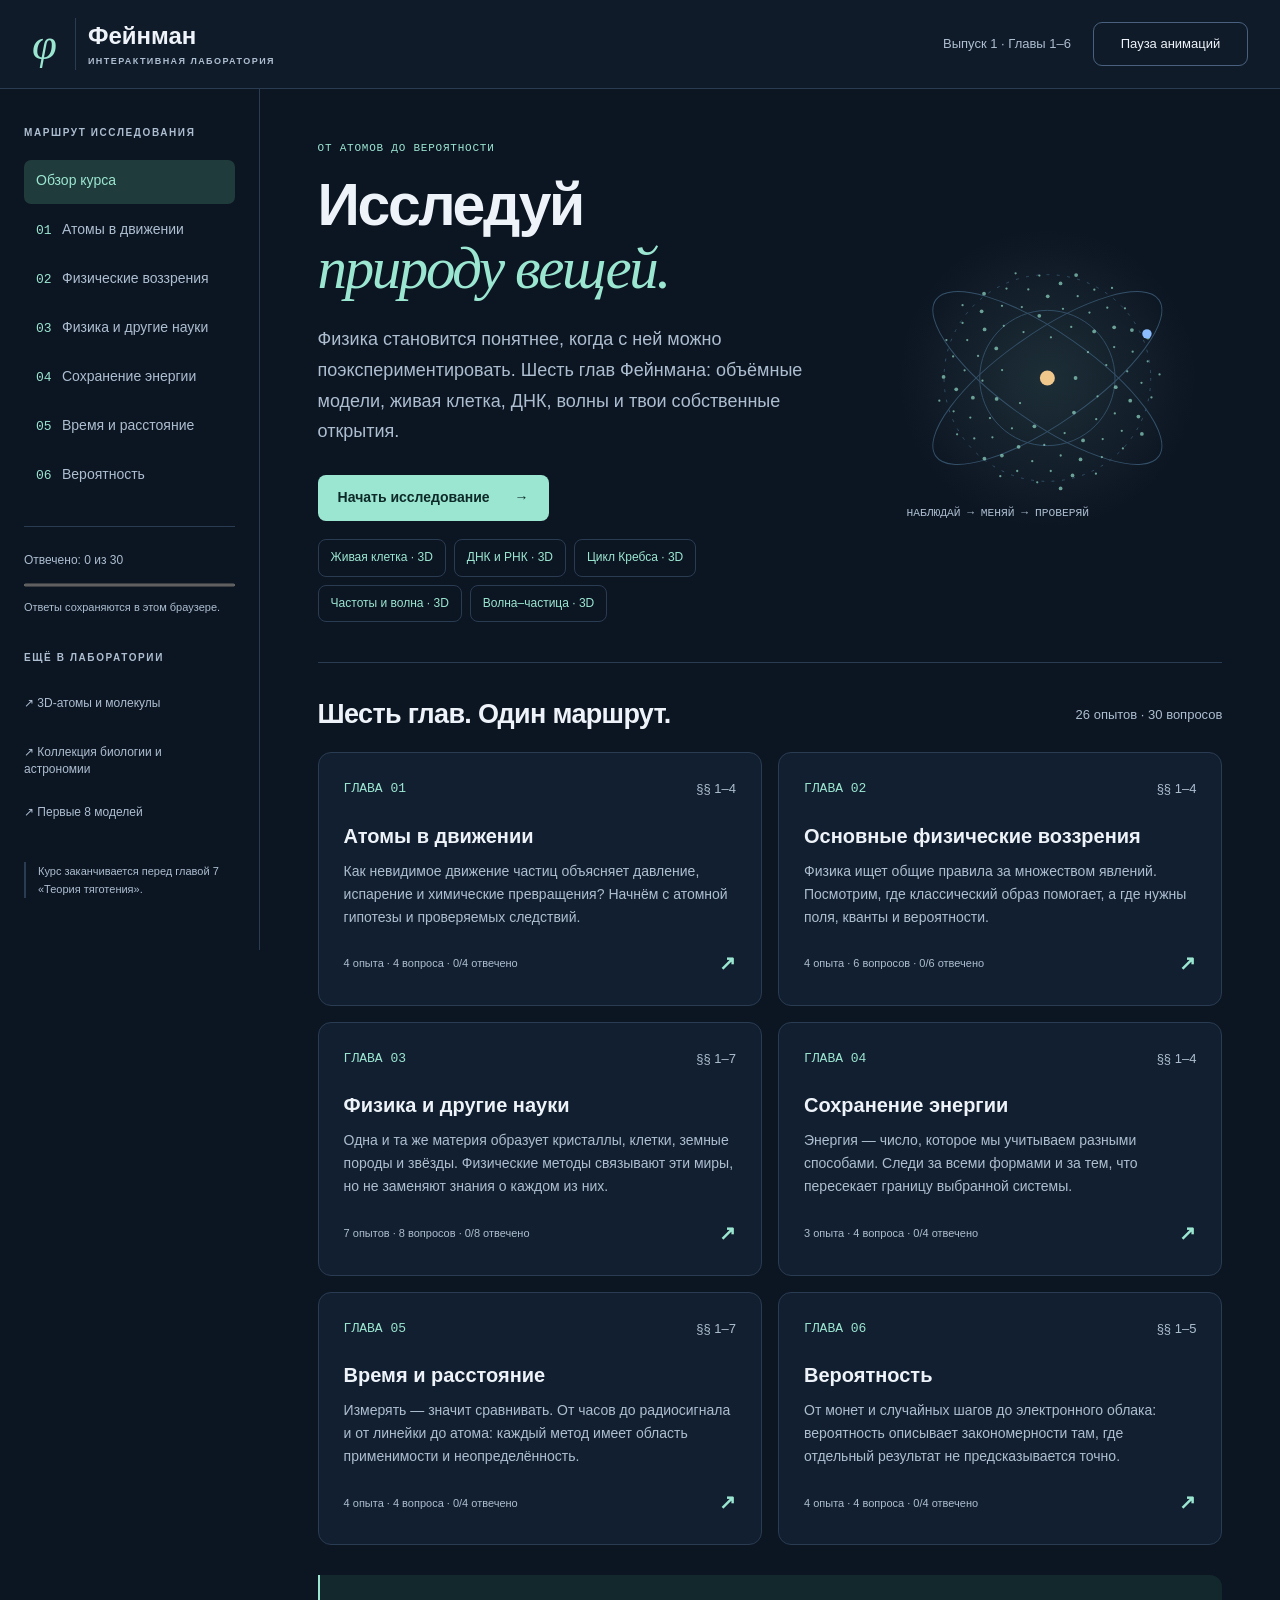
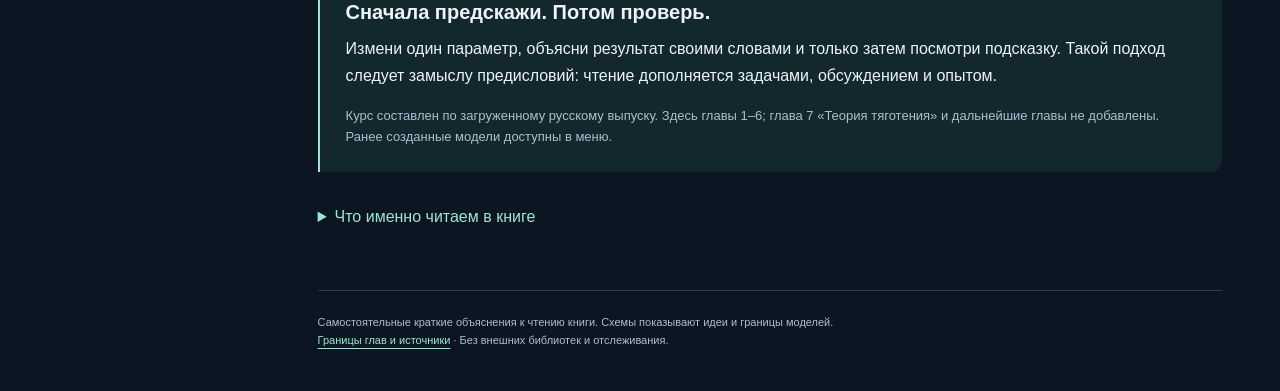
==== commit e48adf55: "Add 3D chapter models with modern biology, waves and photon experiments" ====
--- a/index.html
+++ b/index.html
@@ -3,13 +3,19 @@
 <meta charset="utf-8"><meta name="viewport" content="width=device-width,initial-scale=1,viewport-fit=cover"><meta name="theme-color" content="#101b2a">
 <meta name="description" content="Интерактивная лаборатория по главам 1–6 Фейнмановских лекций: атомы, энергия, измерения и вероятность.">
 <title>Лаборатория Фейнмана · Исследуй природу</title>
-<link rel="stylesheet" href="assets/course.css?v=20261103">
+<link rel="stylesheet" href="assets/course.css?v=20261103-3d">
 <script>window.addEventListener('error',function(){var el=document.getElementById('load-status');if(el){el.hidden=false;el.textContent='Не удалось запустить часть лаборатории. Обновите страницу. Ссылки на прежние модели доступны в меню.';}});</script>
-<script src="assets/math.js?v=20261103" defer></script><script src="assets/content.js?v=20261103" defer></script><script src="assets/models.js?v=20261103" defer></script><script src="assets/course.js?v=20261103" defer></script>
+<script src="assets/math.js?v=20261103-3d" defer></script><script src="assets/science.js?v=20261103-3d" defer></script>
+<script src="assets/content.js?v=20261103-3d" defer></script><script src="assets/models.js?v=20261103-3d" defer></script><script src="assets/extra-models.js?v=20261103-3d" defer></script>
+<script src="assets/space3d.js?v=20261103-3d" defer></script>
+<script src="assets/spatial-scenes.js?v=20261103-3d" defer></script>
+<script src="assets/spatial-view.js?v=20261103-3d" defer></script>
+<script src="assets/review.js?v=20261103-3d" defer></script>
+<script src="assets/course.js?v=20261103-3d" defer></script>
 </head><body>
 <a class="skip" href="#main">К содержанию</a>
 <header class="topbar"><a class="brand" href="#home" aria-label="Лаборатория Фейнмана — главная"><span class="brand-symbol">φ</span><span>Фейнман<span class="brand-small">ИНТЕРАКТИВНАЯ ЛАБОРАТОРИЯ</span></span></a><div class="top-actions"><span class="edition">Выпуск 1 · Главы 1–6</span><button id="motion" aria-pressed="false">Пауза анимаций</button></div></header>
 <div class="layout"><aside class="sidebar"><p class="eyebrow">МАРШРУТ ИССЛЕДОВАНИЯ</p><nav id="chapter-nav" aria-label="Главы книги"><a href="#home">Обзор курса</a></nav>
-<div class="progress-box"><span id="progress-label">Самопроверка: 0 из 24</span><progress id="progress" max="24" value="0" aria-labelledby="progress-label"></progress><p>Ответы сохраняются в этом браузере.</p></div>
-<p class="eyebrow library-label">ЕЩЁ В ЛАБОРАТОРИИ</p><nav class="library" aria-label="Существующие модели"><a href="3d-atoms-molecules.html">↗ 3D-атомы и молекулы</a><a href="life-universe.html">↗ Клетка и Вселенная</a><a href="experiments.html">↗ Первые 8 моделей</a></nav><p class="scope">Курс заканчивается перед главой 7 «Теория тяготения».</p></aside>
+<div class="progress-box"><span id="progress-label">Самопроверка: 0 из 30</span><progress id="progress" max="30" value="0" aria-labelledby="progress-label"></progress><p>Ответы сохраняются в этом браузере.</p></div>
+<p class="eyebrow library-label">ЕЩЁ В ЛАБОРАТОРИИ</p><nav class="library" aria-label="Существующие модели"><a href="3d-atoms-molecules.html">↗ 3D-атомы и молекулы</a><a href="life-universe.html">↗ Коллекция биологии и астрономии</a><a href="experiments.html">↗ Первые 8 моделей</a></nav><p class="scope">Курс заканчивается перед главой 7 «Теория тяготения».</p></aside>
 <main id="main" tabindex="-1"><p id="load-status" class="notice" role="status">Загружаем лабораторию…</p><noscript><p class="notice">Для интерактивных опытов включите JavaScript. Ссылки на существующие разделы находятся в меню.</p></noscript><div id="page"></div><footer>Самостоятельные краткие объяснения к чтению книги. Схемы показывают идеи и границы моделей.<br><a href="sources.html">Границы глав и источники</a> · Без внешних библиотек и отслеживания.</footer></main></div></body></html>
--- a/assets/course.css
+++ b/assets/course.css
@@ -4,3 +4,6 @@
 @media(max-width:1150px){.layout{grid-template-columns:220px minmax(0,1fr)}.sidebar{padding:30px 16px}main{padding:34px 28px}.hero{grid-template-columns:1fr}.hero-art{display:none}.model-layout{grid-template-columns:1fr}.model-controls{border-left:0;border-top:1px solid var(--line);display:grid;grid-template-columns:repeat(2,minmax(0,1fr));gap:0 22px}.model-controls label{margin-bottom:12px}.model-controls button{align-self:end}.model-status{grid-column:1/-1}.section-notes{grid-template-columns:1fr}}
 @media(max-width:760px){html{scroll-padding-top:16px}.topbar{padding:14px 18px}.brand{font-size:20px}.brand-symbol{font-size:36px;padding-right:12px}.brand-small{font-size:8px}.edition{display:none}.top-actions button{min-width:0;max-width:125px;font-size:11px;padding:8px}.layout{display:block}.sidebar{position:static;max-height:none;border-right:0;border-bottom:1px solid var(--line);padding:16px 18px}.sidebar>.eyebrow,.progress-box,.library-label,.scope{display:none}.sidebar #chapter-nav{display:flex;gap:8px;overflow-x:auto;padding-bottom:6px}.sidebar #chapter-nav a{flex-shrink:0;max-width:200px;font-size:12px;padding:9px 12px;background:#152437;margin:0}.sidebar #chapter-nav a[aria-current=page]{background:#23493f}.library{display:flex;flex-wrap:wrap;gap:0 15px;margin-top:9px}.library a{font-size:10px;margin:0;padding:5px 0;min-height:34px}main{padding:28px 18px 16px}h1{font-size:43px}.hero{padding-bottom:28px}.lede{font-size:16px}.chapter-grid{grid-template-columns:1fr}.chapter-card{padding:22px}.chapter-card .card-top{margin-bottom:16px}.section-heading{align-items:start}.section-heading .quiet{max-width:120px;text-align:right;font-size:11px}.model-heading{padding:22px 18px 16px}.model-view{padding:10px}.model-readout{padding:14px 8px 6px;font-size:13px}.model-controls{padding:17px;gap:0 16px}.model-lesson{padding:16px 18px}.model-controls button{font-size:11px;padding:8px}.quiz{padding:22px 18px}.chapter-pagination a{font-size:12px;max-width:49%}.chapter-header h1{font-size:36px}.reading-guide{padding:19px}.reading-table{font-size:11px}.reading-table td{padding:8px 4px}}
 @media(prefers-reduced-motion:reduce){html{scroll-behavior:auto}*{transition:none!important}}
+/* Spatial views share the same simulation state as the 2D explanation. */
+.spatial-toolbar{display:flex;flex-wrap:wrap;align-items:center;gap:8px;margin-bottom:12px}.spatial-toolbar button{font-size:11px;min-height:40px;padding:7px 10px}.spatial-modes{display:flex;gap:5px;margin-right:auto}.spatial-stage{position:relative;aspect-ratio:760/430;overflow:hidden;border-radius:11px;background:#08101a}.model-view canvas.spatial-canvas{width:100%;height:100%;aspect-ratio:760/430;touch-action:pan-y;cursor:grab}.spatial-canvas:active{cursor:grabbing}.spatial-labels{position:absolute;inset:0;pointer-events:none}.spatial-label{position:absolute;transform:translate(-50%,-50%);max-width:48%;padding:3px 7px;border-radius:5px;min-height:24px;border:0;background:#0a1624d9;color:#e0edf5;font-size:11px;line-height:1.35;pointer-events:none;white-space:nowrap}.spatial-label:disabled{opacity:1}.spatial-label:not(:disabled){pointer-events:auto;cursor:pointer;border:1px solid #567c8b}.spatial-label.is-selected{color:#9be6d1;border-color:#9be6d1}.spatial-zoom{display:flex;align-items:center;gap:12px;font-size:11px;color:var(--muted);margin:10px 0}.spatial-zoom input{max-width:210px;flex:1;margin:0}.spatial-zoom output{min-width:40px}.spatial-help,.spatial-caption,.spatial-message{font-size:11px;line-height:1.55;margin:8px 0;color:var(--muted)}.spatial-message{color:var(--amber);padding:9px;background:#30291e;border-radius:7px}.model-heading .model-shortcuts{display:flex;gap:8px;flex-wrap:wrap}.chapter-model-menu{display:flex;flex-wrap:wrap;gap:8px;margin:15px 0 28px}.chapter-model-menu a{font-size:12px;border:1px solid var(--line);border-radius:20px;padding:7px 12px;text-decoration:none}.chapter-model-menu a:hover{background:#203b3b}.science-source{font-size:11px;margin-top:12px;color:var(--muted)}.science-source a{color:var(--muted)}.catalog-tag{color:var(--accent);font:11px ui-monospace,monospace}.topic-links{display:flex;flex-wrap:wrap;gap:8px;margin-top:18px}.topic-links a{font-size:12px;padding:8px 12px;border:1px solid var(--line);border-radius:8px;text-decoration:none}.model-card{scroll-margin-top:25px}
+@media(max-width:760px){.spatial-toolbar{gap:6px}.spatial-toolbar button{min-height:44px;font-size:10px}.spatial-label{font-size:9px;padding:2px 4px}.spatial-stage{aspect-ratio:1.45}.model-view canvas.spatial-canvas{aspect-ratio:auto}.spatial-help,.spatial-caption{font-size:10px}.chapter-model-menu a{min-height:44px;display:flex;align-items:center}}
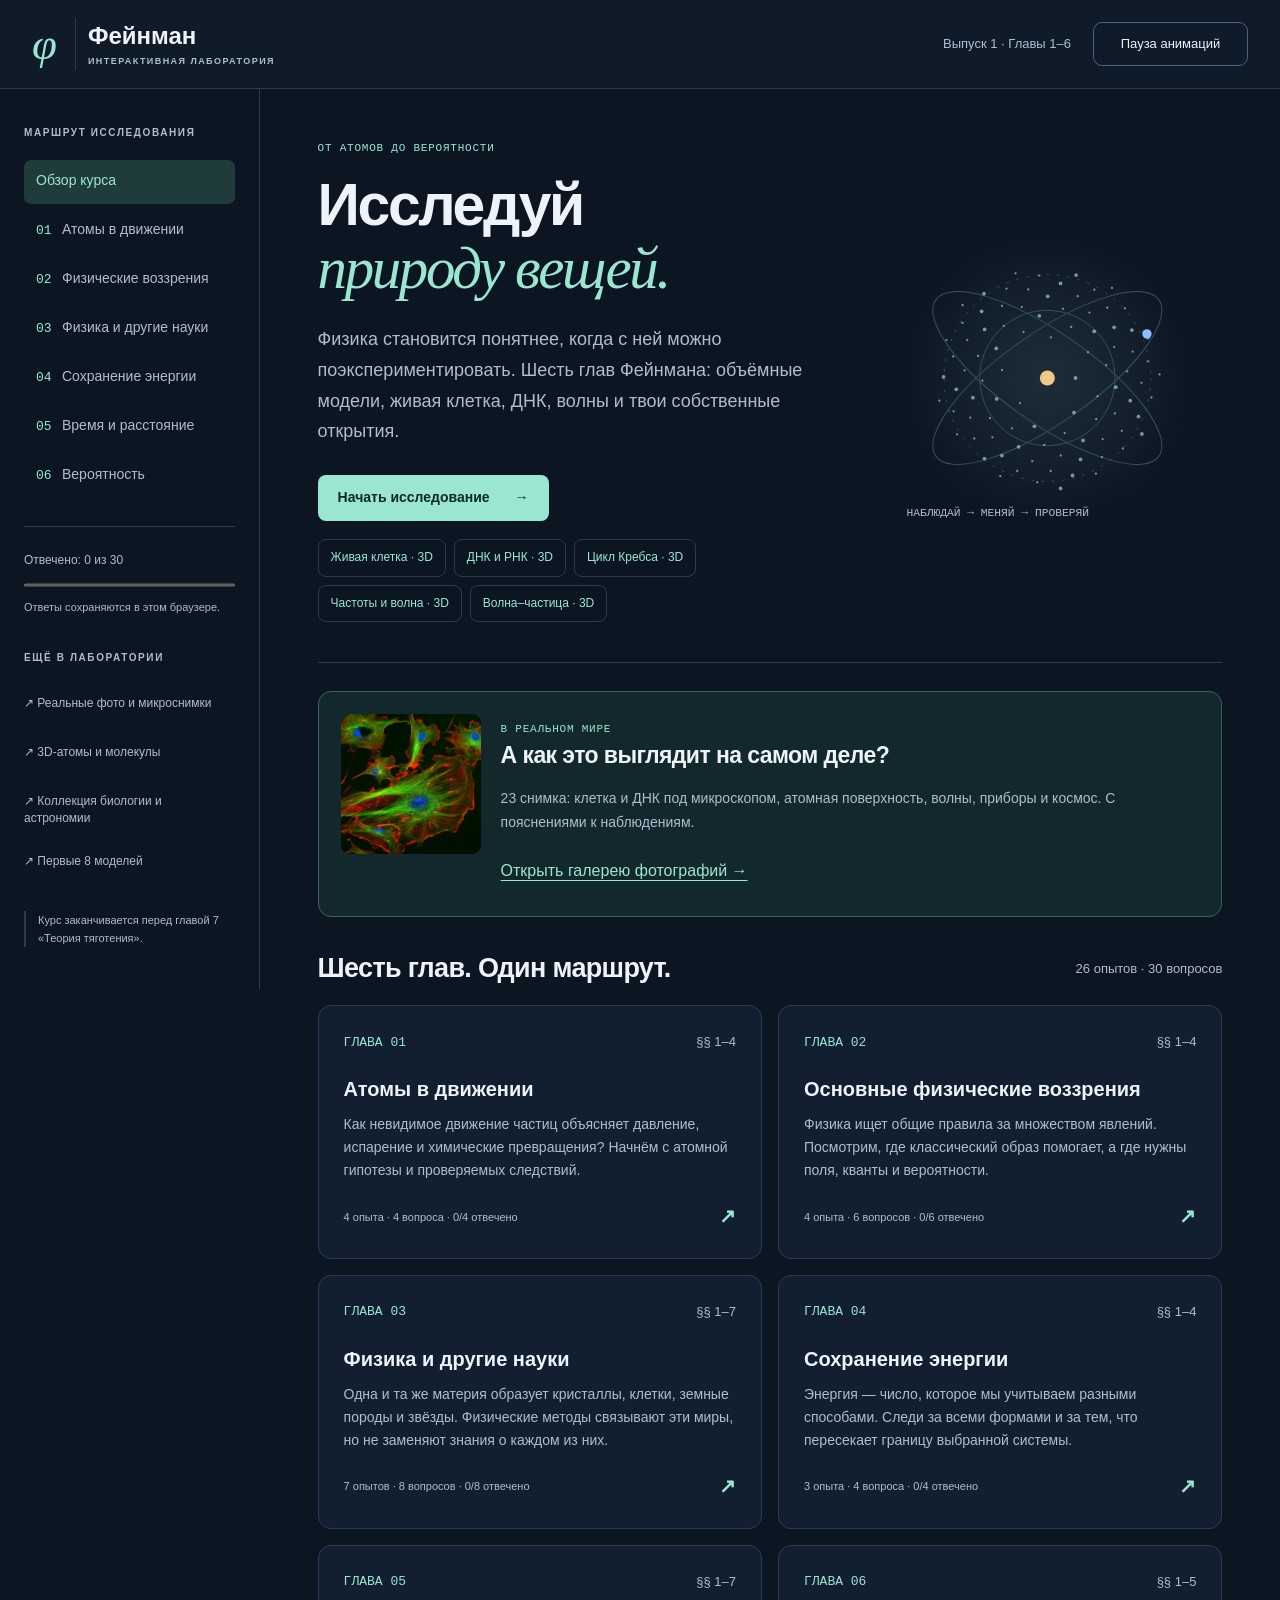
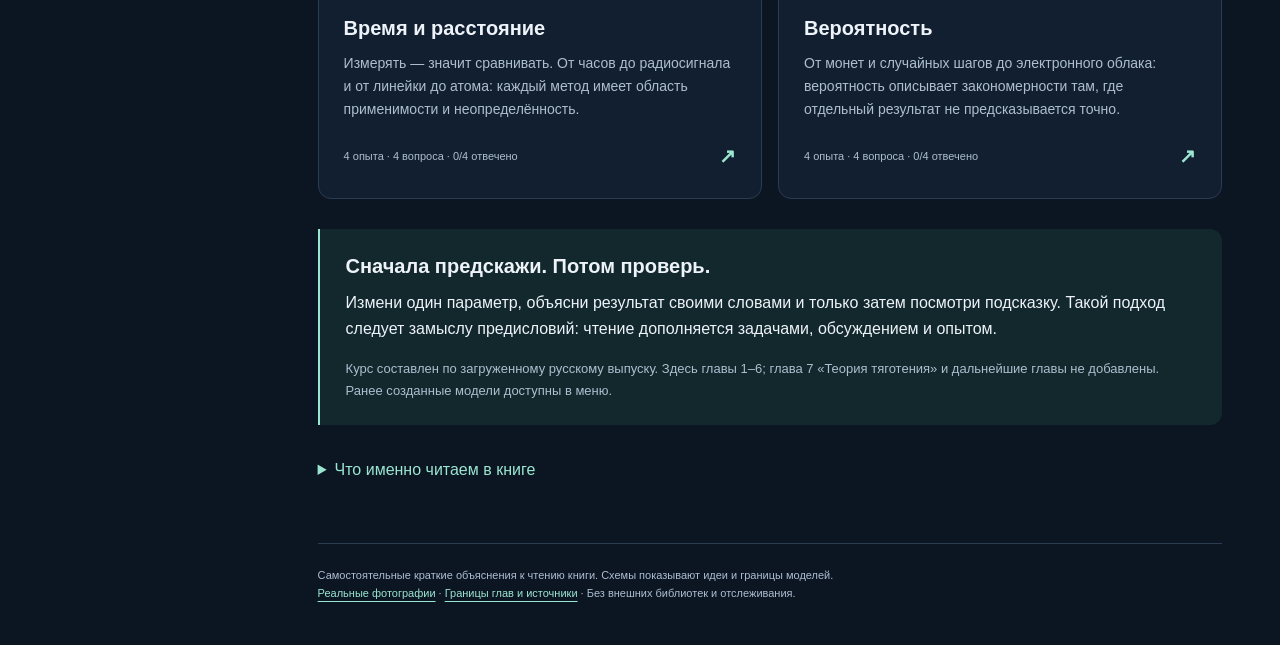
==== commit 3801ddbb: "Add authentic science photographs beside all models and a chapter gallery" ====
--- a/index.html
+++ b/index.html
@@ -3,19 +3,20 @@
 <meta charset="utf-8"><meta name="viewport" content="width=device-width,initial-scale=1,viewport-fit=cover"><meta name="theme-color" content="#101b2a">
 <meta name="description" content="Интерактивная лаборатория по главам 1–6 Фейнмановских лекций: атомы, энергия, измерения и вероятность.">
 <title>Лаборатория Фейнмана · Исследуй природу</title>
-<link rel="stylesheet" href="assets/course.css?v=20261103-3d">
+<link rel="stylesheet" href="assets/course.css?v=20261103-3d2">
 <script>window.addEventListener('error',function(){var el=document.getElementById('load-status');if(el){el.hidden=false;el.textContent='Не удалось запустить часть лаборатории. Обновите страницу. Ссылки на прежние модели доступны в меню.';}});</script>
-<script src="assets/math.js?v=20261103-3d" defer></script><script src="assets/science.js?v=20261103-3d" defer></script>
-<script src="assets/content.js?v=20261103-3d" defer></script><script src="assets/models.js?v=20261103-3d" defer></script><script src="assets/extra-models.js?v=20261103-3d" defer></script>
-<script src="assets/space3d.js?v=20261103-3d" defer></script>
-<script src="assets/spatial-scenes.js?v=20261103-3d" defer></script>
-<script src="assets/spatial-view.js?v=20261103-3d" defer></script>
-<script src="assets/review.js?v=20261103-3d" defer></script>
-<script src="assets/course.js?v=20261103-3d" defer></script>
+<script src="assets/math.js?v=20261103-3d2" defer></script><script src="assets/science.js?v=20261103-3d2" defer></script>
+<script src="assets/content.js?v=20261103-3d2" defer></script><script src="assets/models.js?v=20261103-3d2" defer></script><script src="assets/extra-models.js?v=20261103-3d2" defer></script>
+<script src="assets/space3d.js?v=20261103-3d2" defer></script>
+<script src="assets/spatial-scenes.js?v=20261103-3d2" defer></script>
+<script src="assets/spatial-view.js?v=20261103-3d2" defer></script>
+<script src="assets/review.js?v=20261103-3d2" defer></script>
+<link rel="stylesheet" href="assets/photos.css?v=20261103-photo1"><script src="assets/photo-data.js?v=20261103-photo1" defer></script><script src="assets/photos.js?v=20261103-photo1" defer></script>
+<script src="assets/course.js?v=20261103-photo1" defer></script>
 </head><body>
 <a class="skip" href="#main">К содержанию</a>
 <header class="topbar"><a class="brand" href="#home" aria-label="Лаборатория Фейнмана — главная"><span class="brand-symbol">φ</span><span>Фейнман<span class="brand-small">ИНТЕРАКТИВНАЯ ЛАБОРАТОРИЯ</span></span></a><div class="top-actions"><span class="edition">Выпуск 1 · Главы 1–6</span><button id="motion" aria-pressed="false">Пауза анимаций</button></div></header>
 <div class="layout"><aside class="sidebar"><p class="eyebrow">МАРШРУТ ИССЛЕДОВАНИЯ</p><nav id="chapter-nav" aria-label="Главы книги"><a href="#home">Обзор курса</a></nav>
 <div class="progress-box"><span id="progress-label">Самопроверка: 0 из 30</span><progress id="progress" max="30" value="0" aria-labelledby="progress-label"></progress><p>Ответы сохраняются в этом браузере.</p></div>
-<p class="eyebrow library-label">ЕЩЁ В ЛАБОРАТОРИИ</p><nav class="library" aria-label="Существующие модели"><a href="3d-atoms-molecules.html">↗ 3D-атомы и молекулы</a><a href="life-universe.html">↗ Коллекция биологии и астрономии</a><a href="experiments.html">↗ Первые 8 моделей</a></nav><p class="scope">Курс заканчивается перед главой 7 «Теория тяготения».</p></aside>
-<main id="main" tabindex="-1"><p id="load-status" class="notice" role="status">Загружаем лабораторию…</p><noscript><p class="notice">Для интерактивных опытов включите JavaScript. Ссылки на существующие разделы находятся в меню.</p></noscript><div id="page"></div><footer>Самостоятельные краткие объяснения к чтению книги. Схемы показывают идеи и границы моделей.<br><a href="sources.html">Границы глав и источники</a> · Без внешних библиотек и отслеживания.</footer></main></div></body></html>
+<p class="eyebrow library-label">ЕЩЁ В ЛАБОРАТОРИИ</p><nav class="library" aria-label="Существующие модели"><a href="photos.html">↗ Реальные фото и микроснимки</a><a href="3d-atoms-molecules.html">↗ 3D-атомы и молекулы</a><a href="life-universe.html">↗ Коллекция биологии и астрономии</a><a href="experiments.html">↗ Первые 8 моделей</a></nav><p class="scope">Курс заканчивается перед главой 7 «Теория тяготения».</p></aside>
+<main id="main" tabindex="-1"><p id="load-status" class="notice" role="status">Загружаем лабораторию…</p><noscript><p class="notice">Для интерактивных опытов включите JavaScript. Ссылки на существующие разделы находятся в меню.</p></noscript><div id="page"></div><footer>Самостоятельные краткие объяснения к чтению книги. Схемы показывают идеи и границы моделей.<br><a href="photos.html">Реальные фотографии</a> · <a href="sources.html">Границы глав и источники</a> · Без внешних библиотек и отслеживания.</footer></main></div></body></html>
--- a/assets/course.css
+++ b/assets/course.css
@@ -7,3 +7,5 @@
 /* Spatial views share the same simulation state as the 2D explanation. */
 .spatial-toolbar{display:flex;flex-wrap:wrap;align-items:center;gap:8px;margin-bottom:12px}.spatial-toolbar button{font-size:11px;min-height:40px;padding:7px 10px}.spatial-modes{display:flex;gap:5px;margin-right:auto}.spatial-stage{position:relative;aspect-ratio:760/430;overflow:hidden;border-radius:11px;background:#08101a}.model-view canvas.spatial-canvas{width:100%;height:100%;aspect-ratio:760/430;touch-action:pan-y;cursor:grab}.spatial-canvas:active{cursor:grabbing}.spatial-labels{position:absolute;inset:0;pointer-events:none}.spatial-label{position:absolute;transform:translate(-50%,-50%);max-width:48%;padding:3px 7px;border-radius:5px;min-height:24px;border:0;background:#0a1624d9;color:#e0edf5;font-size:11px;line-height:1.35;pointer-events:none;white-space:nowrap}.spatial-label:disabled{opacity:1}.spatial-label:not(:disabled){pointer-events:auto;cursor:pointer;border:1px solid #567c8b}.spatial-label.is-selected{color:#9be6d1;border-color:#9be6d1}.spatial-zoom{display:flex;align-items:center;gap:12px;font-size:11px;color:var(--muted);margin:10px 0}.spatial-zoom input{max-width:210px;flex:1;margin:0}.spatial-zoom output{min-width:40px}.spatial-help,.spatial-caption,.spatial-message{font-size:11px;line-height:1.55;margin:8px 0;color:var(--muted)}.spatial-message{color:var(--amber);padding:9px;background:#30291e;border-radius:7px}.model-heading .model-shortcuts{display:flex;gap:8px;flex-wrap:wrap}.chapter-model-menu{display:flex;flex-wrap:wrap;gap:8px;margin:15px 0 28px}.chapter-model-menu a{font-size:12px;border:1px solid var(--line);border-radius:20px;padding:7px 12px;text-decoration:none}.chapter-model-menu a:hover{background:#203b3b}.science-source{font-size:11px;margin-top:12px;color:var(--muted)}.science-source a{color:var(--muted)}.catalog-tag{color:var(--accent);font:11px ui-monospace,monospace}.topic-links{display:flex;flex-wrap:wrap;gap:8px;margin-top:18px}.topic-links a{font-size:12px;padding:8px 12px;border:1px solid var(--line);border-radius:8px;text-decoration:none}.model-card{scroll-margin-top:25px}
 @media(max-width:760px){.spatial-toolbar{gap:6px}.spatial-toolbar button{min-height:44px;font-size:10px}.spatial-label{font-size:9px;padding:2px 4px}.spatial-stage{aspect-ratio:1.45}.model-view canvas.spatial-canvas{aspect-ratio:auto}.spatial-help,.spatial-caption{font-size:10px}.chapter-model-menu a{min-height:44px;display:flex;align-items:center}}
+
+.model-anchor{display:block;height:0;scroll-margin-top:25px}
--- a/assets/photos.css
+++ b/assets/photos.css
@@ -0,0 +1,13 @@
+/* Full frames are retained so microscope scale bars and detector data stay visible. */
+.real-photo{display:grid;grid-template-columns:180px minmax(0,1fr);gap:20px;margin:0;padding:22px 28px;border-top:1px solid #2a3c52;background:#0e1b2a;color:#d4e1ec;line-height:1.6;overflow-wrap:anywhere}
+.photo-open{display:flex;flex-direction:column;align-self:start;border:1px solid #3a5067;border-radius:10px;overflow:hidden;background:#070e17;color:#9be6d1;text-decoration:none;min-width:0}
+.photo-open img{display:block;width:100%;height:150px;object-fit:contain;margin:0;background:#070e17}
+.photo-open span{padding:10px 8px;text-align:center;font-size:12px;min-height:44px}
+.photo-open:hover{border-color:#9be6d1}.real-photo h4,.gallery-photo h2{font-size:18px;line-height:1.35;color:#edf3f8;margin:0 0 8px}.real-photo p{font-size:13px;margin:0 0 10px}.real-photo .photo-kind,.photo-dialog .photo-kind{font-size:10px;letter-spacing:.045em;color:#9be6d1;margin:0 0 7px}
+.photo-compare{border-left:2px solid #456475;padding-left:12px;color:#afc5d5}.real-photo .photo-credit,.photo-dialog .photo-credit{font-size:11px;color:#adbed0;margin-bottom:0}.photo-credit a{color:inherit;text-underline-offset:3px}.photo-load-error{font-size:13px;color:#ffe0b0;background:#30291e;padding:12px}
+.photo-dialog{color-scheme:dark;color:#edf3f8;background:#101e2c;border:1px solid #4c6578;border-radius:14px;width:min(1080px,calc(100% - 28px));max-width:calc(100% - 28px);max-height:calc(100dvh - 28px);padding:0;overflow:auto;overscroll-behavior:contain;box-shadow:0 20px 90px #0009}
+.photo-dialog::backdrop{background:#030810e8}.photo-dialog-bar{position:sticky;top:0;z-index:1;display:flex;justify-content:space-between;gap:16px;align-items:center;background:#142639;padding:10px 16px;border-bottom:1px solid #3a5067}.photo-dialog-bar span{font-size:12px;color:#adbed0}.photo-dialog button{font:inherit;border:1px solid #608096;border-radius:8px;background:#223c50;color:#edf3f8;padding:9px 14px;min-height:44px;cursor:pointer}.photo-dialog figure{margin:0}.photo-dialog figure>img{display:block;width:100%;height:auto;max-height:65dvh;object-fit:contain;background:#050b11}.photo-dialog figcaption{padding:22px}.photo-dialog h2{font-size:24px;line-height:1.25;margin:0 0 12px}.photo-dialog p{font-size:14px;line-height:1.65;margin:0 0 12px}.photo-dialog a{color:#9be6d1}.photo-dialog .photo-credit{margin-top:12px}.photo-modal-open{overflow:hidden}.photo-dialog button:focus-visible,.photo-open:focus-visible,.photo-dialog a:focus-visible{outline:3px solid #f0c88c;outline-offset:3px}
+.photo-gallery-main{max-width:1400px;margin:auto}.gallery-intro{max-width:860px}.gallery-intro h1{font-size:clamp(36px,5vw,62px)}.photo-filters{display:flex;flex-wrap:wrap;gap:8px;margin:24px 0 12px}.photo-filters button{font-size:13px;min-height:44px}.photo-grid{display:grid;grid-template-columns:repeat(3,minmax(0,1fr));gap:24px;margin-top:24px}.gallery-item{min-width:0;display:flex;flex-direction:column;border:1px solid #2a3c52;border-radius:13px;background:#0e1b2a;overflow:hidden}.gallery-photo{display:flex;flex-direction:column;gap:0;padding:0;border:0;flex:1}.gallery-photo .photo-open{border:0;border-bottom:1px solid #2a3c52;border-radius:0;align-self:stretch}.gallery-photo .photo-open img{height:240px}.gallery-photo figcaption{padding:18px}.gallery-photo h2{font-size:20px}.gallery-photo .photo-compare{font-size:12px}.photo-model-links{display:flex;flex-wrap:wrap;gap:8px;padding:0 18px 18px}.photo-model-links a{font-size:12px;display:inline-flex;align-items:center;min-height:44px;border:1px solid #3a5067;border-radius:7px;padding:5px 9px;text-decoration:none}.photo-gallery-banner{display:grid;grid-template-columns:140px minmax(0,1fr);gap:20px;padding:22px;border:1px solid #3b605f;border-radius:13px;background:#12282c;margin-top:28px}.photo-gallery-banner img{width:140px;height:140px;object-fit:contain;border-radius:9px;background:#080e17}.photo-gallery-banner h2{font-size:23px}.photo-gallery-banner p{font-size:14px;color:#adbed0}.photo-gallery-banner a{min-height:44px;display:inline-flex;align-items:center}
+@media(max-width:1100px){.photo-grid{grid-template-columns:repeat(2,minmax(0,1fr))}}
+@media(max-width:760px){.real-photo{grid-template-columns:130px minmax(0,1fr);gap:15px;padding:18px}.photo-open img{height:130px}.real-photo h4,.gallery-photo h2{font-size:17px}.real-photo p{font-size:12px}.real-photo .photo-credit{font-size:10px}.photo-gallery-banner{grid-template-columns:90px minmax(0,1fr);gap:14px;padding:18px}.photo-gallery-banner img{width:90px;height:110px}.photo-gallery-banner h2{font-size:20px}.photo-gallery-banner p{font-size:12px}.gallery-photo{display:flex;padding:0}.gallery-photo .photo-open img{height:240px}}
+@media(max-width:560px){.real-photo{display:flex;flex-direction:column}.real-photo .photo-open{align-self:stretch}.real-photo .photo-open img{height:200px}.photo-grid{grid-template-columns:1fr}.gallery-photo{padding:0}.gallery-photo .photo-open img{height:260px}.photo-dialog{width:calc(100% - 16px);max-width:calc(100% - 16px);max-height:calc(100dvh - 16px)}.photo-dialog figcaption{padding:18px}.photo-dialog-bar{padding:8px 12px}.photo-dialog-bar span{font-size:11px}.photo-dialog figure>img{max-height:55dvh}.photo-dialog h2{font-size:21px}.photo-dialog p{font-size:13px}}
